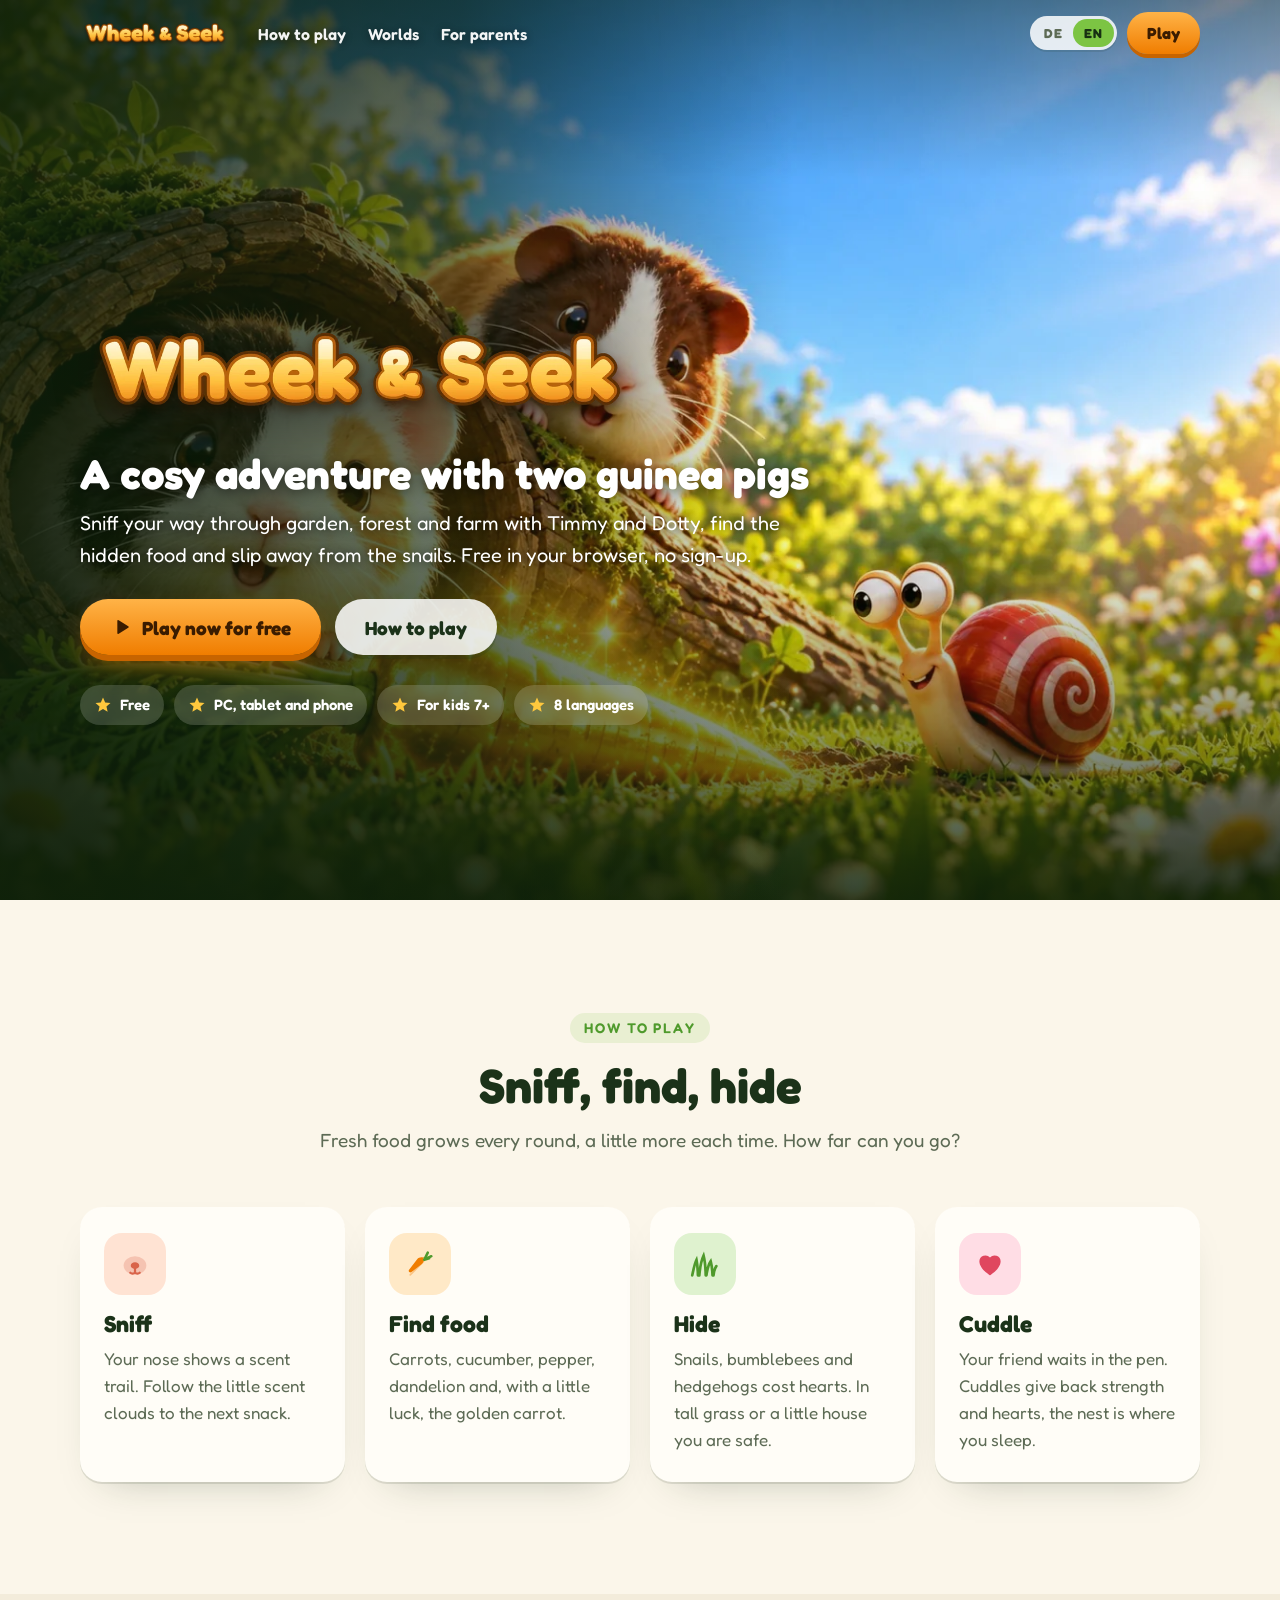
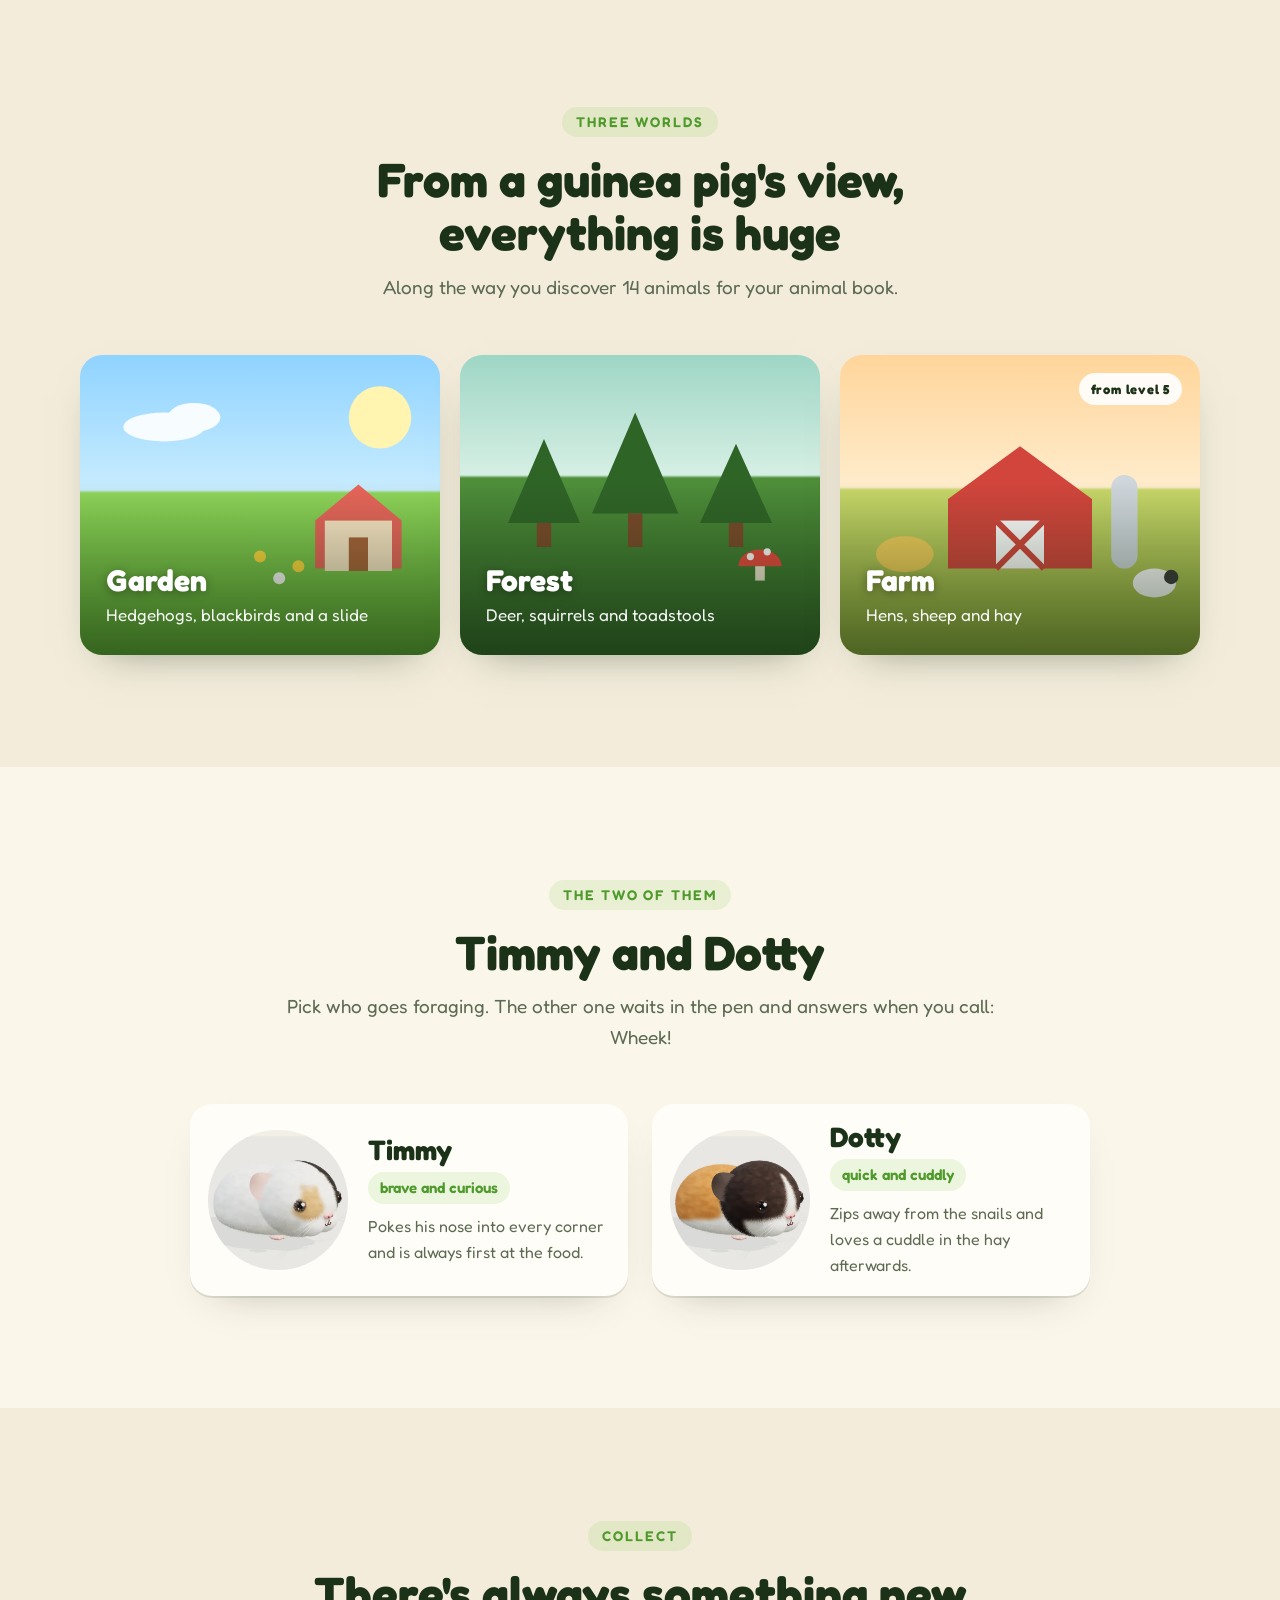
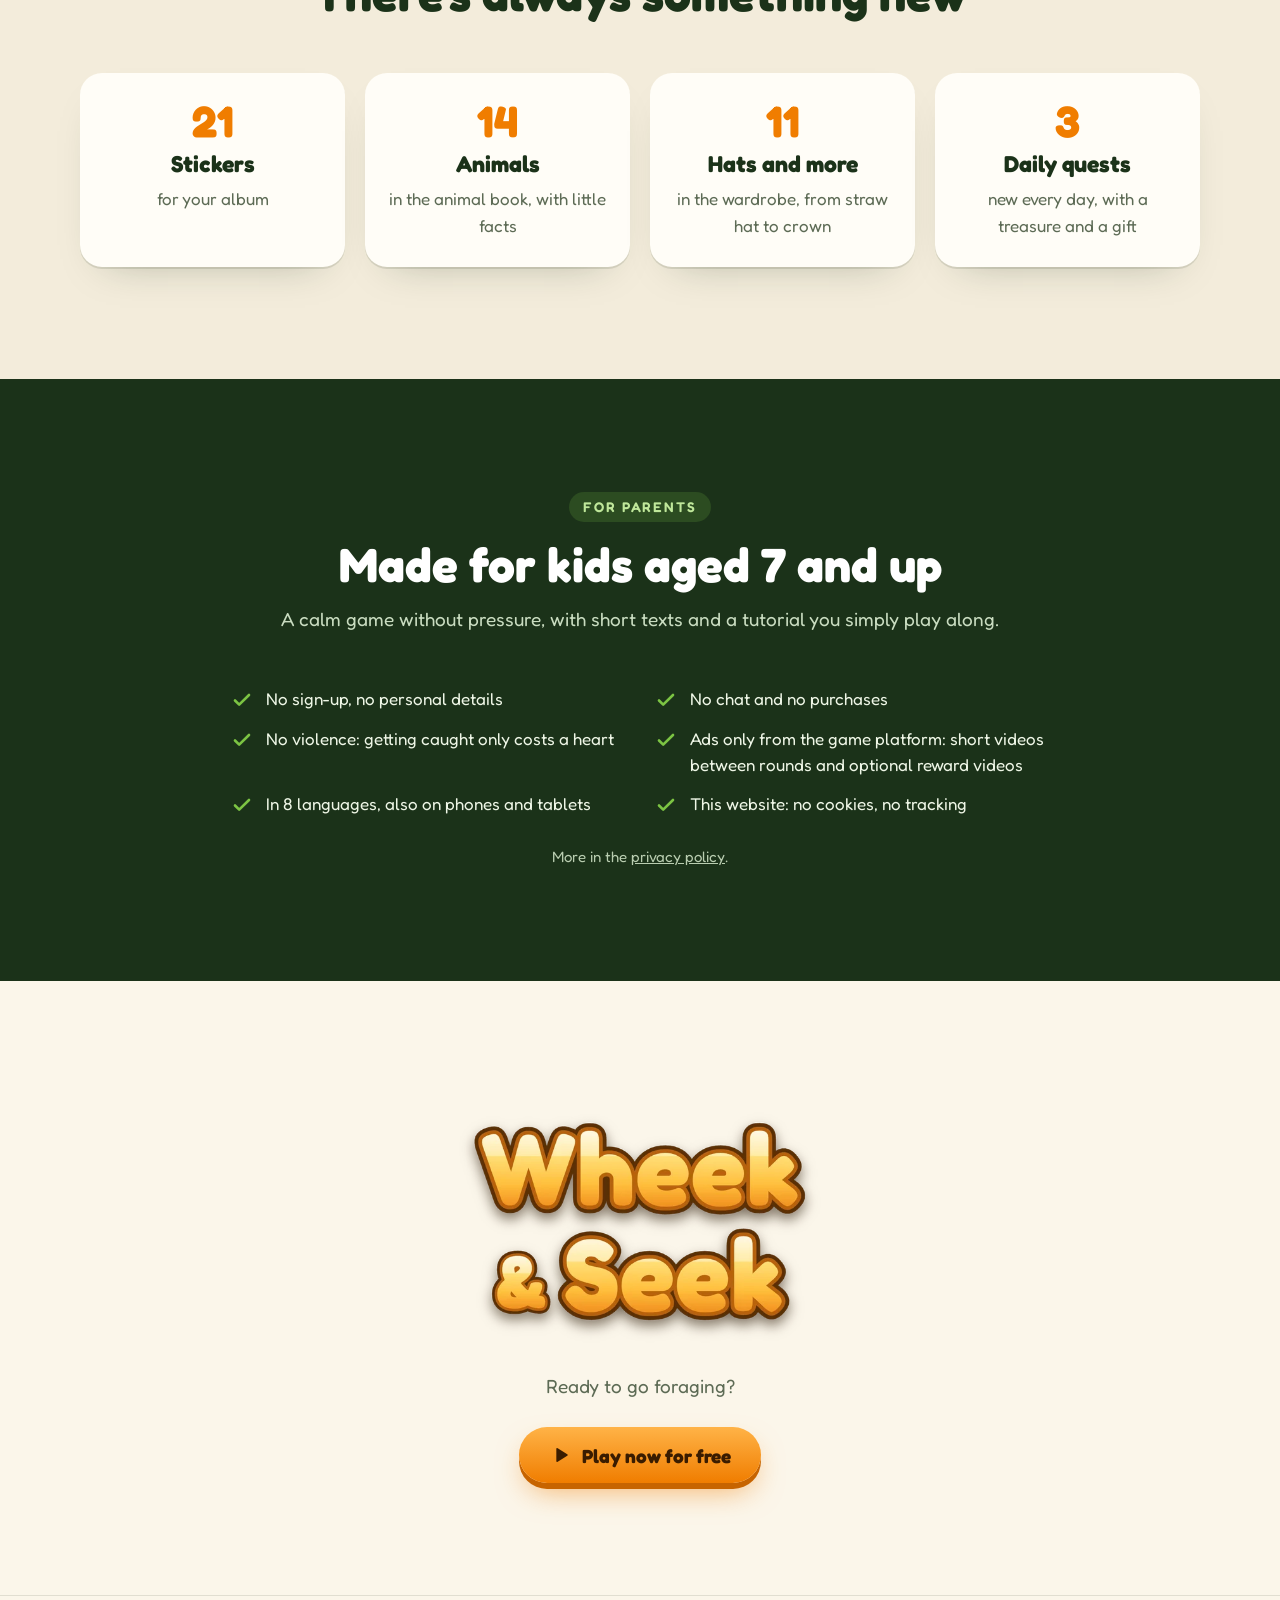
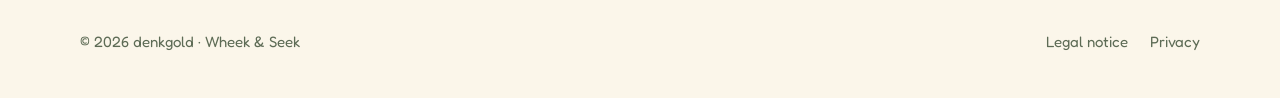
==== index.html @ b71899a8 "Erste Version" ====
<!doctype html>
<html lang="de">
<head>
<meta charset="utf-8">
<meta name="viewport" content="width=device-width, initial-scale=1">
<title>Wheek &amp; Seek – Meerschweinchen-Abenteuer · Kostenlos im Browser spielen</title>
<meta name="description" content="Wheek &amp; Seek: Mit Timmy und Dotty durch Garten, Wald und Bauernhof schnüffeln, Futter finden und den Schnecken entwischen. Kostenlos im Browser, am PC, Tablet und Handy. Für Kinder ab 7.">
<meta property="og:title" content="Wheek &amp; Seek – Meerschweinchen-Abenteuer">
<meta property="og:description" content="Schnüffeln, Futter finden, Schnecken entwischen: ein gemütliches Abenteuer mit zwei Meerschweinchen. Kostenlos im Browser.">
<meta property="og:image" content="https://wheek-and-seek.denkgold.de/img/og.jpg">
<meta property="og:image:width" content="1200">
<meta property="og:image:height" content="630">
<meta property="og:url" content="https://wheek-and-seek.denkgold.de/">
<meta property="og:type" content="website">
<meta name="twitter:card" content="summary_large_image">
<link rel="canonical" href="https://wheek-and-seek.denkgold.de/">
<meta name="theme-color" content="#1b3219">
<link rel="icon" type="image/svg+xml" href="favicon.svg">
<link rel="apple-touch-icon" href="img/apple-touch-icon.png">
<link rel="preload" href="fonts/fredoka-latin-600-normal.woff2" as="font" type="font/woff2" crossorigin>
<script type="application/ld+json">
{"@context":"https://schema.org","@type":"VideoGame","name":"Wheek & Seek","url":"https://wheek-and-seek.denkgold.de/","image":"https://wheek-and-seek.denkgold.de/img/og.jpg","description":"Ein gemütliches Meerschweinchen-Abenteuer: schnüffeln, Futter finden und den Schnecken entwischen. Kostenlos im Browser.","genre":["Adventure","Casual","Family"],"gamePlatform":["Web browser","PC","Mobile"],"playMode":"SinglePlayer","inLanguage":["en","de","es","pt-BR","fr","it","pl","tr"],"offers":{"@type":"Offer","price":"0","priceCurrency":"EUR"},"publisher":{"@type":"Organization","name":"denkgold"}}
</script>
<style>
@font-face{font-family:Fredoka;src:url(fonts/fredoka-latin-400-normal.woff2) format('woff2');font-weight:400;font-display:swap}
@font-face{font-family:Fredoka;src:url(fonts/fredoka-latin-600-normal.woff2) format('woff2');font-weight:600;font-display:swap}
@font-face{font-family:Fredoka;src:url(fonts/fredoka-latin-700-normal.woff2) format('woff2');font-weight:700;font-display:swap}
:root{
  --cream:#fbf6ea;--cream2:#f3ecdb;--card:#fffdf7;--ink:#24361f;--muted:#5d6b55;--line:rgba(36,54,31,.12);
  --leaf:#7cc443;--leaf2:#4f9a2c;--deep:#1b3219;--carrot:#ff9a1f;--carrot2:#f07d00;--gold:#ffc83d;--sky:#bfe6ff;
  --r:22px;--max:1160px;--ease:cubic-bezier(.2,.8,.2,1);
}
*{box-sizing:border-box}
html{scroll-behavior:smooth;scroll-padding-top:76px;-webkit-text-size-adjust:100%}
body{margin:0;background:var(--cream);color:var(--ink);font:400 18px/1.6 Fredoka,system-ui,sans-serif;overflow-x:hidden;-webkit-font-smoothing:antialiased}
img{display:block;max-width:100%;height:auto}
a{color:inherit}
h1,h2,h3{margin:0;font-weight:700;line-height:1.12}
.wrap{max-width:var(--max);margin:0 auto;padding:0 20px}
html[lang=de] body [lang=en],html[lang=en] body [lang=de]{display:none!important}
:focus-visible{outline:3px solid var(--carrot);outline-offset:3px;border-radius:8px}
.kicker{display:inline-block;font:600 14px/1 Fredoka,sans-serif;letter-spacing:.14em;text-transform:uppercase;color:var(--leaf2);background:rgba(124,196,67,.14);padding:8px 14px;border-radius:99px}

/* Knöpfe */
.btn{display:inline-flex;align-items:center;justify-content:center;gap:.55em;min-height:56px;padding:0 30px;border-radius:99px;font:700 19px Fredoka,sans-serif;text-decoration:none;cursor:pointer;border:0;transition:transform .2s var(--ease),box-shadow .2s,background .2s}
.btn svg{width:22px;height:22px;flex:none}
.btn-play{background:linear-gradient(180deg,#ffb347,var(--carrot2));color:#3a1c00;box-shadow:0 6px 0 #c76400,0 14px 30px -8px rgba(240,125,0,.6)}
.btn-play:hover{transform:translateY(-2px);box-shadow:0 8px 0 #c76400,0 18px 36px -8px rgba(240,125,0,.7)}
.btn-play:active{transform:translateY(3px);box-shadow:0 3px 0 #c76400,0 8px 20px -8px rgba(240,125,0,.6)}
.btn-soft{background:rgba(255,255,255,.85);color:var(--deep);box-shadow:0 4px 0 rgba(27,50,25,.18)}
.btn-soft:hover{background:#fff;transform:translateY(-2px)}

/* Navigation */
.nav{position:fixed;inset:0 0 auto;z-index:20;transition:background .3s,box-shadow .3s}
.nav.solid{background:rgba(251,246,234,.92);backdrop-filter:blur(12px);box-shadow:0 1px 0 var(--line)}
.nav .wrap{display:flex;align-items:center;gap:20px;height:66px}
.nav .brand{width:150px;flex:none;transition:opacity .3s}
.nav:not(.solid) .brand{opacity:0;pointer-events:none}
.nav ul{display:flex;gap:22px;list-style:none;margin:0 auto 0 8px;padding:0}
.nav ul a{text-decoration:none;font-weight:600;font-size:16px;color:var(--deep);opacity:.75}
.nav ul a:hover{opacity:1}
.nav:not(.solid) ul a{color:#fff;opacity:.95;text-shadow:0 1px 8px rgba(0,0,0,.45)}
.nav .right{display:flex;align-items:center;gap:10px;margin-left:auto}
.lang{display:flex;background:rgba(255,255,255,.85);border-radius:99px;padding:3px;box-shadow:0 2px 0 rgba(27,50,25,.12)}
.lang button{background:none;border:0;color:var(--muted);font:700 13px Fredoka,sans-serif;letter-spacing:.06em;padding:6px 11px;border-radius:99px;cursor:pointer}
.lang button[aria-pressed=true]{background:var(--leaf);color:#173012}
.nav .btn{min-height:42px;padding:0 20px;font-size:16px;box-shadow:0 4px 0 #c76400}

/* Titel */
.hero{position:relative;min-height:100svh;display:grid;align-items:end;isolation:isolate;overflow:hidden;color:#fff}
.hero picture,.hero picture img{position:absolute;inset:0;width:100%;height:100%;object-fit:cover;object-position:62% 40%;z-index:-2}
.hero::after{content:"";position:absolute;inset:0;z-index:-1;background:
  linear-gradient(90deg,rgba(14,32,10,.86) 0%,rgba(14,32,10,.6) 36%,rgba(14,32,10,0) 62%),
  linear-gradient(180deg,rgba(14,32,10,.45) 0%,rgba(14,32,10,0) 20%,rgba(14,32,10,0) 58%,rgba(14,32,10,.85) 100%)}
.hero .wrap{width:100%;padding-top:120px;padding-bottom:clamp(36px,7vh,80px)}
.hero .logo{width:min(560px,86vw);filter:drop-shadow(0 8px 24px rgba(0,0,0,.35))}
.hero h1{font-size:clamp(26px,3.4vw,42px);margin:18px 0 10px;max-width:20em;text-shadow:0 2px 14px rgba(0,0,0,.55)}
.hero p.lead{max-width:36em;font-size:clamp(17px,1.6vw,20px);margin:0 0 28px;text-shadow:0 1px 10px rgba(0,0,0,.7)}
.ctas{display:flex;flex-wrap:wrap;gap:14px}
.facts{display:flex;flex-wrap:wrap;gap:10px;margin:30px 0 0;padding:0;list-style:none}
.facts li{display:flex;align-items:center;gap:8px;font-weight:600;font-size:15px;background:rgba(255,255,255,.16);backdrop-filter:blur(6px);padding:8px 14px;border-radius:99px}
.facts svg{width:18px;height:18px;color:var(--gold);flex:none}

/* Abschnitte */
section{padding:clamp(64px,9vw,112px) 0}
.head{max-width:720px;margin:0 auto clamp(34px,5vw,52px);text-align:center}
.head h2{font-size:clamp(30px,4.2vw,48px);margin:16px 0 12px;color:var(--deep)}
.head p{color:var(--muted);margin:0;font-size:19px}
.grid{display:grid;gap:20px}
.g4{grid-template-columns:repeat(4,1fr)}
.g3{grid-template-columns:repeat(3,1fr)}
.g2{grid-template-columns:repeat(2,1fr)}
.card{background:var(--card);border-radius:var(--r);padding:26px 24px 28px;box-shadow:0 2px 0 var(--line),0 18px 40px -26px rgba(27,50,25,.35);transition:transform .3s var(--ease)}
.card:hover{transform:translateY(-4px)}
.icon{width:62px;height:62px;border-radius:18px;display:grid;place-items:center;margin-bottom:16px}
.icon svg{width:34px;height:34px}
.card h3{font-size:23px;margin-bottom:8px;color:var(--deep)}
.card p{margin:0;color:var(--muted);font-size:17px}
.i-nose{background:#ffe3d3;color:#d9644a}.i-carrot{background:#ffe9c7;color:var(--carrot2)}.i-hide{background:#dff2cf;color:var(--leaf2)}.i-heart{background:#ffdde5;color:#e0475f}

/* Welten */
.worlds{background:var(--cream2)}
.world{position:relative;border-radius:var(--r);overflow:hidden;min-height:300px;display:flex;align-items:flex-end;padding:26px;color:#fff;isolation:isolate;box-shadow:0 18px 40px -24px rgba(27,50,25,.5)}
.world::before{content:"";position:absolute;inset:0;z-index:-1}
.world .art{position:absolute;inset:0;z-index:-1}
.world::after{content:"";position:absolute;inset:auto 0 0;height:58%;z-index:-1;background:linear-gradient(180deg,rgba(20,40,14,0),rgba(20,40,14,.55))}
.world h3{font-size:30px;text-shadow:0 2px 10px rgba(0,0,0,.35)}
.world p{margin:4px 0 0;font-size:17px;opacity:.95}
.world .tag{position:absolute;top:18px;right:18px;font-weight:700;font-size:13px;letter-spacing:.06em;background:rgba(255,255,255,.9);color:var(--deep);padding:6px 12px;border-radius:99px}
.w-garden{background:linear-gradient(180deg,#8fd3ff 0%,#c8ecff 45%,#8fd65a 46%,#5fae34 100%)}
.w-forest{background:linear-gradient(180deg,#9ed6c5 0%,#d6efe4 40%,#4f8f3a 41%,#2f6427 100%)}
.w-farm{background:linear-gradient(180deg,#ffd59a 0%,#ffeccc 44%,#c8d86a 45%,#93ad3c 100%)}

/* Figuren */
.pigs{display:grid;grid-template-columns:1fr 1fr;gap:24px;max-width:900px;margin:0 auto}
.pig{display:flex;gap:20px;align-items:center;background:var(--card);border-radius:var(--r);padding:18px 24px 18px 18px;box-shadow:0 2px 0 var(--line),0 18px 40px -26px rgba(27,50,25,.35)}
.pig img{width:140px;height:140px;border-radius:50%;background:#efede6;flex:none;object-fit:cover}
.pig h3{font-size:28px;color:var(--deep)}
.pig .trait{display:inline-block;margin-top:6px;font-weight:600;font-size:15px;color:var(--leaf2);background:rgba(124,196,67,.14);padding:4px 12px;border-radius:99px}
.pig p{margin:10px 0 0;color:var(--muted);font-size:16px}

/* Sammeln */
.collect .card{text-align:center}
.collect .num{font-size:44px;font-weight:700;color:var(--carrot2);line-height:1}
.collect h3{margin-top:8px}

/* Eltern */
.parents{background:var(--deep);color:#eef6e6}
.parents .head h2{color:#fff}
.parents .head p{color:#c9dcc0}
.checks{list-style:none;margin:0 auto;padding:0;max-width:820px;display:grid;grid-template-columns:1fr 1fr;gap:14px 28px}
.checks li{display:flex;gap:12px;align-items:flex-start;font-size:17px;line-height:1.5}
.checks svg{width:24px;height:24px;flex:none;color:var(--leaf);margin-top:2px}
.parents .small{max-width:820px;margin:28px auto 0;color:#b9cdb0;font-size:15px;text-align:center}

/* Schluss */
.final{text-align:center}
.final .logo{width:min(380px,70vw);margin:0 auto 18px}
.final p{color:var(--muted);font-size:19px;margin:0 0 26px}
footer{padding:34px 0 44px;border-top:1px solid var(--line);color:var(--muted);font-size:15px}
footer .wrap{display:flex;flex-wrap:wrap;gap:12px 26px;align-items:center;justify-content:space-between}
footer nav{display:flex;flex-wrap:wrap;gap:8px 22px}
footer a{text-decoration:none}
footer a:hover{text-decoration:underline}

/* klein */
@media (max-width:980px){.g4{grid-template-columns:repeat(2,1fr)}.nav ul{display:none}}
@media (max-width:760px){
  .g3,.g2,.pigs,.checks{grid-template-columns:1fr}
  .world{min-height:220px}
  .pig img{width:110px;height:110px}
  .nav .btn span.long{display:none}
}
@media (max-width:760px){
  .hero::after{background:linear-gradient(180deg,rgba(14,32,10,.5) 0%,rgba(14,32,10,.15) 18%,rgba(14,32,10,.55) 40%,rgba(14,32,10,.9) 70%,rgba(14,32,10,.95) 100%)}
}
@media (max-width:520px){
  body{font-size:17px}
  .g4{grid-template-columns:1fr}
  .collect .g4{grid-template-columns:1fr 1fr;gap:12px}
  .collect .card{padding:20px 12px}
  .collect h3{font-size:19px}
  .collect .card p{font-size:15px}
  .btn{width:100%}
  .nav .btn{width:auto}
  .hero .wrap{padding-top:96px}
  .pig{flex-direction:column;text-align:center;padding:22px}
}
@media (prefers-reduced-motion:reduce){*{transition:none!important;scroll-behavior:auto!important}}
</style>
</head>
<body>

<header class="nav" id="nav">
  <div class="wrap">
    <a class="brand" href="#top" aria-label="Wheek &amp; Seek"><img src="img/logo.webp" alt="Wheek &amp; Seek" width="1000" height="219"></a>
    <ul>
      <li><a href="#spiel"><span lang="de">So geht's</span><span lang="en">How to play</span></a></li>
      <li><a href="#welten"><span lang="de">Welten</span><span lang="en">Worlds</span></a></li>
      <li><a href="#eltern"><span lang="de">Für Eltern</span><span lang="en">For parents</span></a></li>
    </ul>
    <div class="right">
      <div class="lang" role="group" aria-label="Sprache / Language">
        <button type="button" data-set-lang="de" aria-pressed="true">DE</button>
        <button type="button" data-set-lang="en" aria-pressed="false">EN</button>
      </div>
      <a class="btn btn-play" data-play href="https://www.crazygames.com/game/wheek-seek-ocf" target="_blank" rel="noopener"><span lang="de">Spielen</span><span lang="en">Play</span></a>
    </div>
  </div>
</header>

<main id="top">
  <section class="hero" aria-label="Wheek &amp; Seek">
    <picture>
      <source media="(max-aspect-ratio: 4/5)" srcset="img/hero-hoch.webp">
      <img src="img/hero.webp" alt="" width="1672" height="941" fetchpriority="high">
    </picture>
    <div class="wrap">
      <img class="logo" src="img/logo.webp" alt="Wheek &amp; Seek" width="1000" height="219">
      <h1><span lang="de">Ein gemütliches Abenteuer mit zwei Meerschweinchen</span><span lang="en">A cosy adventure with two guinea pigs</span></h1>
      <p class="lead">
        <span lang="de">Schnüffle dich mit Timmy und Dotty durch Garten, Wald und Bauernhof, finde das versteckte Futter und entwische den Schnecken. Kostenlos im Browser, ohne Anmeldung.</span>
        <span lang="en">Sniff your way through garden, forest and farm with Timmy and Dotty, find the hidden food and slip away from the snails. Free in your browser, no sign-up.</span>
      </p>
      <div class="ctas">
        <a class="btn btn-play" data-play href="https://www.crazygames.com/game/wheek-seek-ocf" target="_blank" rel="noopener">
          <svg viewBox="0 0 24 24" aria-hidden="true"><path d="M8 5.5v13a1 1 0 0 0 1.5.86l10.4-6.5a1 1 0 0 0 0-1.72L9.5 4.64A1 1 0 0 0 8 5.5z" fill="currentColor"/></svg>
          <span lang="de">Jetzt kostenlos spielen</span><span lang="en">Play now for free</span>
        </a>
        <a class="btn btn-soft" href="#spiel"><span lang="de">So geht's</span><span lang="en">How to play</span></a>
      </div>
      <ul class="facts">
        <li><svg viewBox="0 0 24 24" aria-hidden="true"><path d="M12 2l2.9 6.6 7.1.6-5.4 4.7 1.6 7L12 17.3 5.8 21l1.6-7L2 9.2l7.1-.6z" fill="currentColor"/></svg><span lang="de">Kostenlos</span><span lang="en">Free</span></li>
        <li><svg viewBox="0 0 24 24" aria-hidden="true"><path d="M12 2l2.9 6.6 7.1.6-5.4 4.7 1.6 7L12 17.3 5.8 21l1.6-7L2 9.2l7.1-.6z" fill="currentColor"/></svg><span lang="de">PC, Tablet und Handy</span><span lang="en">PC, tablet and phone</span></li>
        <li><svg viewBox="0 0 24 24" aria-hidden="true"><path d="M12 2l2.9 6.6 7.1.6-5.4 4.7 1.6 7L12 17.3 5.8 21l1.6-7L2 9.2l7.1-.6z" fill="currentColor"/></svg><span lang="de">Für Kinder ab 7</span><span lang="en">For kids 7+</span></li>
        <li><svg viewBox="0 0 24 24" aria-hidden="true"><path d="M12 2l2.9 6.6 7.1.6-5.4 4.7 1.6 7L12 17.3 5.8 21l1.6-7L2 9.2l7.1-.6z" fill="currentColor"/></svg><span lang="de">8 Sprachen</span><span lang="en">8 languages</span></li>
      </ul>
    </div>
  </section>

  <section id="spiel">
    <div class="wrap">
      <div class="head">
        <span class="kicker"><span lang="de">So geht's</span><span lang="en">How to play</span></span>
        <h2><span lang="de">Schnüffeln, finden, verstecken</span><span lang="en">Sniff, find, hide</span></h2>
        <p><span lang="de">Jede Runde wächst neues Futter, ein bisschen mehr als zuvor. Wie weit kommst du?</span><span lang="en">Fresh food grows every round, a little more each time. How far can you go?</span></p>
      </div>
      <div class="grid g4">
        <article class="card">
          <div class="icon i-nose"><svg viewBox="0 0 24 24" aria-hidden="true"><ellipse cx="12" cy="13" rx="8" ry="6.5" fill="currentColor" opacity=".25"/><path d="M9 13.2c0-1.4 1.3-2.4 3-2.4s3 1 3 2.4c0 1-.9 1.6-1.6 1.9l-1.4.6-1.4-.6C9.9 14.8 9 14.2 9 13.2z" fill="currentColor"/><path d="M12 15.8v2.2m0 0c-1 1-2.5 1-3.3.2M12 18c1 1 2.5 1 3.3.2" stroke="currentColor" stroke-width="1.6" fill="none" stroke-linecap="round"/></svg></div>
          <h3><span lang="de">Schnüffeln</span><span lang="en">Sniff</span></h3>
          <p><span lang="de">Die Nase zeigt dir eine Duftspur. Folge den kleinen Duftwolken zum nächsten Leckerbissen.</span><span lang="en">Your nose shows a scent trail. Follow the little scent clouds to the next snack.</span></p>
        </article>
        <article class="card">
          <div class="icon i-carrot"><svg viewBox="0 0 24 24" aria-hidden="true"><path d="M14.5 9.5l-9.8 9.8c-.6.6.2 1.4.8.8l9.8-9.8-.8-.8z" fill="currentColor" opacity=".35"/><path d="M15.6 8.4c-1.6-1.6-4.2-1.4-5.6.3L4.3 16c-.9 1.1.6 2.6 1.7 1.7l7.3-5.7c1.7-1.4 1.9-4 .3-5.6z" fill="currentColor"/><path d="M15 9l2.5-5M15 9l5-2.5M15 9l3.5-1" stroke="#4f9a2c" stroke-width="1.8" stroke-linecap="round"/></svg></div>
          <h3><span lang="de">Futter finden</span><span lang="en">Find food</span></h3>
          <p><span lang="de">Möhren, Gurke, Paprika, Löwenzahn und mit etwas Glück die goldene Möhre.</span><span lang="en">Carrots, cucumber, pepper, dandelion and, with a little luck, the golden carrot.</span></p>
        </article>
        <article class="card">
          <div class="icon i-hide"><svg viewBox="0 0 24 24" aria-hidden="true"><path d="M3 20c1-5 2-9 3-11 .6 3 .9 7 1 11M8 20c.5-6 1.6-11 3-14 1 4 1.4 9 1.5 14M13 20c.6-4 1.6-8 3-10 .8 3 1.2 6 1.3 10M18 20c.3-3 .9-5 2-6.5" stroke="currentColor" stroke-width="1.9" fill="none" stroke-linecap="round"/></svg></div>
          <h3><span lang="de">Verstecken</span><span lang="en">Hide</span></h3>
          <p><span lang="de">Schnecken, Hummeln und Igel kosten Herzen. Im hohen Gras oder in einem Häuschen bist du sicher.</span><span lang="en">Snails, bumblebees and hedgehogs cost hearts. In tall grass or a little house you are safe.</span></p>
        </article>
        <article class="card">
          <div class="icon i-heart"><svg viewBox="0 0 24 24" aria-hidden="true"><path d="M12 20s-7.5-4.6-7.5-10A4.3 4.3 0 0 1 12 7.4 4.3 4.3 0 0 1 19.5 10c0 5.4-7.5 10-7.5 10z" fill="currentColor"/></svg></div>
          <h3><span lang="de">Kuscheln</span><span lang="en">Cuddle</span></h3>
          <p><span lang="de">Im Gehege wartet dein Freund. Kuscheln gibt Kraft und Herzen zurück, im Nest geht's schlafen.</span><span lang="en">Your friend waits in the pen. Cuddles give back strength and hearts, the nest is where you sleep.</span></p>
        </article>
      </div>
    </div>
  </section>

  <section class="worlds" id="welten">
    <div class="wrap">
      <div class="head">
        <span class="kicker"><span lang="de">Drei Welten</span><span lang="en">Three worlds</span></span>
        <h2><span lang="de">Aus Meerschweinchen-Sicht ist alles riesig</span><span lang="en">From a guinea pig's view, everything is huge</span></h2>
        <p><span lang="de">Unterwegs entdeckst du 14 Tiere für dein Tierbuch.</span><span lang="en">Along the way you discover 14 animals for your animal book.</span></p>
      </div>
      <div class="grid g3">
        <article class="world w-garden">
          <svg class="art" viewBox="0 0 300 300" preserveAspectRatio="xMidYMid slice" aria-hidden="true"><circle cx="250" cy="52" r="26" fill="#fff4b0"/><g fill="#fff" opacity=".9"><ellipse cx="70" cy="60" rx="34" ry="12"/><ellipse cx="95" cy="52" rx="22" ry="12"/></g><path d="M196 138l36-30 36 30v40h-72z" fill="#e8655a"/><rect x="204" y="138" width="56" height="42" fill="#fbe7c6"/><rect x="224" y="152" width="16" height="28" fill="#a9643a"/><g fill="#ffd93d"><circle cx="150" cy="168" r="5"/><circle cx="182" cy="176" r="5"/></g><g fill="#fff"><circle cx="166" cy="186" r="5"/></g></svg>
          <div><h3><span lang="de">Garten</span><span lang="en">Garden</span></h3><p><span lang="de">Igel, Amseln und eine Rutsche</span><span lang="en">Hedgehogs, blackbirds and a slide</span></p></div>
        </article>
        <article class="world w-forest">
          <svg class="art" viewBox="0 0 300 300" preserveAspectRatio="xMidYMid slice" aria-hidden="true"><g fill="#2f6427"><path d="M40 140l30-70 30 70z"/><path d="M110 132l36-84 36 84z"/><path d="M200 140l30-66 30 66z"/></g><g fill="#7a4a2a"><rect x="64" y="140" width="12" height="20"/><rect x="140" y="132" width="12" height="28"/><rect x="224" y="140" width="12" height="20"/></g><path d="M232 176a18 14 0 0 1 36 0z" fill="#e8483e"/><g fill="#fff"><circle cx="242" cy="168" r="3"/><circle cx="256" cy="164" r="3"/></g><rect x="246" y="176" width="8" height="12" fill="#f4ead2"/></svg>
          <div><h3><span lang="de">Wald</span><span lang="en">Forest</span></h3><p><span lang="de">Rehe, Eichhörnchen und Fliegenpilze</span><span lang="en">Deer, squirrels and toadstools</span></p></div>
        </article>
        <article class="world w-farm">
          <span class="tag"><span lang="de">ab Level 5</span><span lang="en">from level 5</span></span>
          <svg class="art" viewBox="0 0 300 300" preserveAspectRatio="xMidYMid slice" aria-hidden="true"><path d="M150 76l60 44v58h-120v-58z" fill="#d2453c"/><rect x="130" y="138" width="40" height="40" fill="#fff"/><path d="M130 138l40 40M170 138l-40 40" stroke="#d2453c" stroke-width="5"/><rect x="226" y="100" width="22" height="78" rx="11" fill="#cfd6dc"/><g fill="#f2cf5b"><ellipse cx="54" cy="166" rx="24" ry="15"/></g><g fill="#fff"><ellipse cx="262" cy="190" rx="18" ry="12"/></g><circle cx="276" cy="185" r="6" fill="#3a3a3a"/></svg>
          <div><h3><span lang="de">Bauernhof</span><span lang="en">Farm</span></h3><p><span lang="de">Hühner, Schafe und Heu</span><span lang="en">Hens, sheep and hay</span></p></div>
        </article>
      </div>
    </div>
  </section>

  <section id="figuren">
    <div class="wrap">
      <div class="head">
        <span class="kicker"><span lang="de">Die beiden</span><span lang="en">The two of them</span></span>
        <h2><span lang="de">Timmy und Dotty</span><span lang="en">Timmy and Dotty</span></h2>
        <p><span lang="de">Such dir aus, wer auf Futtersuche geht. Der andere wartet im Gehege und antwortet, wenn du rufst: Wheek!</span><span lang="en">Pick who goes foraging. The other one waits in the pen and answers when you call: Wheek!</span></p>
      </div>
      <div class="pigs">
        <article class="pig">
          <img src="img/timmy.webp" alt="Timmy" width="520" height="520" loading="lazy">
          <div>
            <h3>Timmy</h3>
            <span class="trait"><span lang="de">mutig und neugierig</span><span lang="en">brave and curious</span></span>
            <p><span lang="de">Steckt seine Nase in jede Ecke und ist immer als Erster am Futter.</span><span lang="en">Pokes his nose into every corner and is always first at the food.</span></p>
          </div>
        </article>
        <article class="pig">
          <img src="img/dotty.webp" alt="Dotty" width="520" height="520" loading="lazy">
          <div>
            <h3>Dotty</h3>
            <span class="trait"><span lang="de">flink und verschmust</span><span lang="en">quick and cuddly</span></span>
            <p><span lang="de">Flitzt den Schnecken davon und kuschelt danach am liebsten im Heu.</span><span lang="en">Zips away from the snails and loves a cuddle in the hay afterwards.</span></p>
          </div>
        </article>
      </div>
    </div>
  </section>

  <section class="collect worlds">
    <div class="wrap">
      <div class="head">
        <span class="kicker"><span lang="de">Sammeln</span><span lang="en">Collect</span></span>
        <h2><span lang="de">Immer gibt es etwas Neues</span><span lang="en">There's always something new</span></h2>
      </div>
      <div class="grid g4">
        <article class="card"><div class="num">21</div><h3><span lang="de">Sticker</span><span lang="en">Stickers</span></h3><p><span lang="de">für dein Album</span><span lang="en">for your album</span></p></article>
        <article class="card"><div class="num">14</div><h3><span lang="de">Tiere</span><span lang="en">Animals</span></h3><p><span lang="de">im Tierbuch, mit kleinen Tier-Fakten</span><span lang="en">in the animal book, with little facts</span></p></article>
        <article class="card"><div class="num">11</div><h3><span lang="de">Hüte und mehr</span><span lang="en">Hats and more</span></h3><p><span lang="de">im Kleiderschrank, vom Strohhut bis zur Krone</span><span lang="en">in the wardrobe, from straw hat to crown</span></p></article>
        <article class="card"><div class="num">3</div><h3><span lang="de">Tagesaufgaben</span><span lang="en">Daily quests</span></h3><p><span lang="de">jeden Tag neu, mit Schatz und Geschenk</span><span lang="en">new every day, with a treasure and a gift</span></p></article>
      </div>
    </div>
  </section>

  <section class="parents" id="eltern">
    <div class="wrap">
      <div class="head">
        <span class="kicker" style="color:#bfe79a;background:rgba(124,196,67,.18)"><span lang="de">Für Eltern</span><span lang="en">For parents</span></span>
        <h2><span lang="de">Gemacht für Kinder ab 7</span><span lang="en">Made for kids aged 7 and up</span></h2>
        <p><span lang="de">Ein ruhiges Spiel ohne Druck, mit kurzen Texten und einer Anleitung, die man einfach nachspielt.</span><span lang="en">A calm game without pressure, with short texts and a tutorial you simply play along.</span></p>
      </div>
      <ul class="checks">
        <li><svg viewBox="0 0 24 24" aria-hidden="true"><path d="M5 12.5l4.2 4.2L19 7" stroke="currentColor" stroke-width="2.6" fill="none" stroke-linecap="round" stroke-linejoin="round"/></svg><span><span lang="de">Keine Anmeldung, keine Angaben zur Person</span><span lang="en">No sign-up, no personal details</span></span></li>
        <li><svg viewBox="0 0 24 24" aria-hidden="true"><path d="M5 12.5l4.2 4.2L19 7" stroke="currentColor" stroke-width="2.6" fill="none" stroke-linecap="round" stroke-linejoin="round"/></svg><span><span lang="de">Kein Chat und keine Käufe</span><span lang="en">No chat and no purchases</span></span></li>
        <li><svg viewBox="0 0 24 24" aria-hidden="true"><path d="M5 12.5l4.2 4.2L19 7" stroke="currentColor" stroke-width="2.6" fill="none" stroke-linecap="round" stroke-linejoin="round"/></svg><span><span lang="de">Keine Gewalt: Wer erwischt wird, verliert nur ein Herz</span><span lang="en">No violence: getting caught only costs a heart</span></span></li>
        <li><svg viewBox="0 0 24 24" aria-hidden="true"><path d="M5 12.5l4.2 4.2L19 7" stroke="currentColor" stroke-width="2.6" fill="none" stroke-linecap="round" stroke-linejoin="round"/></svg><span><span lang="de">Werbung nur von der Spieleplattform: kurze Videos zwischen Runden und freiwillige Belohnungsvideos</span><span lang="en">Ads only from the game platform: short videos between rounds and optional reward videos</span></span></li>
        <li><svg viewBox="0 0 24 24" aria-hidden="true"><path d="M5 12.5l4.2 4.2L19 7" stroke="currentColor" stroke-width="2.6" fill="none" stroke-linecap="round" stroke-linejoin="round"/></svg><span><span lang="de">In 8 Sprachen, auch auf dem Handy und Tablet</span><span lang="en">In 8 languages, also on phones and tablets</span></span></li>
        <li><svg viewBox="0 0 24 24" aria-hidden="true"><path d="M5 12.5l4.2 4.2L19 7" stroke="currentColor" stroke-width="2.6" fill="none" stroke-linecap="round" stroke-linejoin="round"/></svg><span><span lang="de">Diese Website: keine Cookies, kein Tracking</span><span lang="en">This website: no cookies, no tracking</span></span></li>
      </ul>
      <p class="small"><span lang="de">Mehr dazu in der <a href="datenschutz.html">Datenschutzerklärung</a>.</span><span lang="en">More in the <a href="datenschutz.html#en">privacy policy</a>.</span></p>
    </div>
  </section>

  <section class="final">
    <div class="wrap">
      <img class="logo" src="img/logo-stacked.webp" alt="Wheek &amp; Seek" width="600" height="410">
      <p><span lang="de">Bereit für die Futtersuche?</span><span lang="en">Ready to go foraging?</span></p>
      <a class="btn btn-play" data-play href="https://www.crazygames.com/game/wheek-seek-ocf" target="_blank" rel="noopener">
        <svg viewBox="0 0 24 24" aria-hidden="true"><path d="M8 5.5v13a1 1 0 0 0 1.5.86l10.4-6.5a1 1 0 0 0 0-1.72L9.5 4.64A1 1 0 0 0 8 5.5z" fill="currentColor"/></svg>
        <span lang="de">Jetzt kostenlos spielen</span><span lang="en">Play now for free</span>
      </a>
    </div>
  </section>
</main>

<footer>
  <div class="wrap">
    <span>© 2026 denkgold · Wheek &amp; Seek</span>
    <nav>
      <a href="impressum.html"><span lang="de">Impressum</span><span lang="en">Legal notice</span></a>
      <a href="datenschutz.html"><span lang="de">Datenschutz</span><span lang="en">Privacy</span></a>
    </nav>
  </div>
</footer>

<script>
// Wohin „Spielen“ führt. Einmal hier ändern, gilt für alle Knöpfe.
var PLAY_URL = 'https://www.crazygames.com/game/wheek-seek-ocf';
(function () {
  document.querySelectorAll('[data-play]').forEach(function (a) { a.href = PLAY_URL; });
  // Sprache: gespeicherte Wahl, sonst Browser (Deutsch nur für deutschsprachige Browser)
  var KEY = 'wheek-site-lang';
  function apply(l) {
    document.documentElement.lang = l;
    document.querySelectorAll('[data-set-lang]').forEach(function (b) { b.setAttribute('aria-pressed', String(b.dataset.setLang === l)); });
    document.title = l === 'de' ? 'Wheek & Seek – Meerschweinchen-Abenteuer · Kostenlos im Browser spielen' : 'Wheek & Seek – Guinea Pig Adventure · Play free in your browser';
  }
  var saved = null;
  try { saved = localStorage.getItem(KEY); } catch (e) {}
  var langs = navigator.languages && navigator.languages.length ? navigator.languages : [navigator.language || ''];
  apply(saved === 'de' || saved === 'en' ? saved : /^de/i.test(langs[0] || '') ? 'de' : 'en');
  document.querySelectorAll('[data-set-lang]').forEach(function (b) {
    b.addEventListener('click', function () {
      apply(b.dataset.setLang);
      try { localStorage.setItem(KEY, b.dataset.setLang); } catch (e) {}
    });
  });
  // Navigation bekommt beim Scrollen einen Hintergrund
  var nav = document.getElementById('nav');
  function onScroll() { nav.classList.toggle('solid', window.scrollY > 60); }
  addEventListener('scroll', onScroll, { passive: true });
  onScroll();
})();
</script>
</body>
</html>
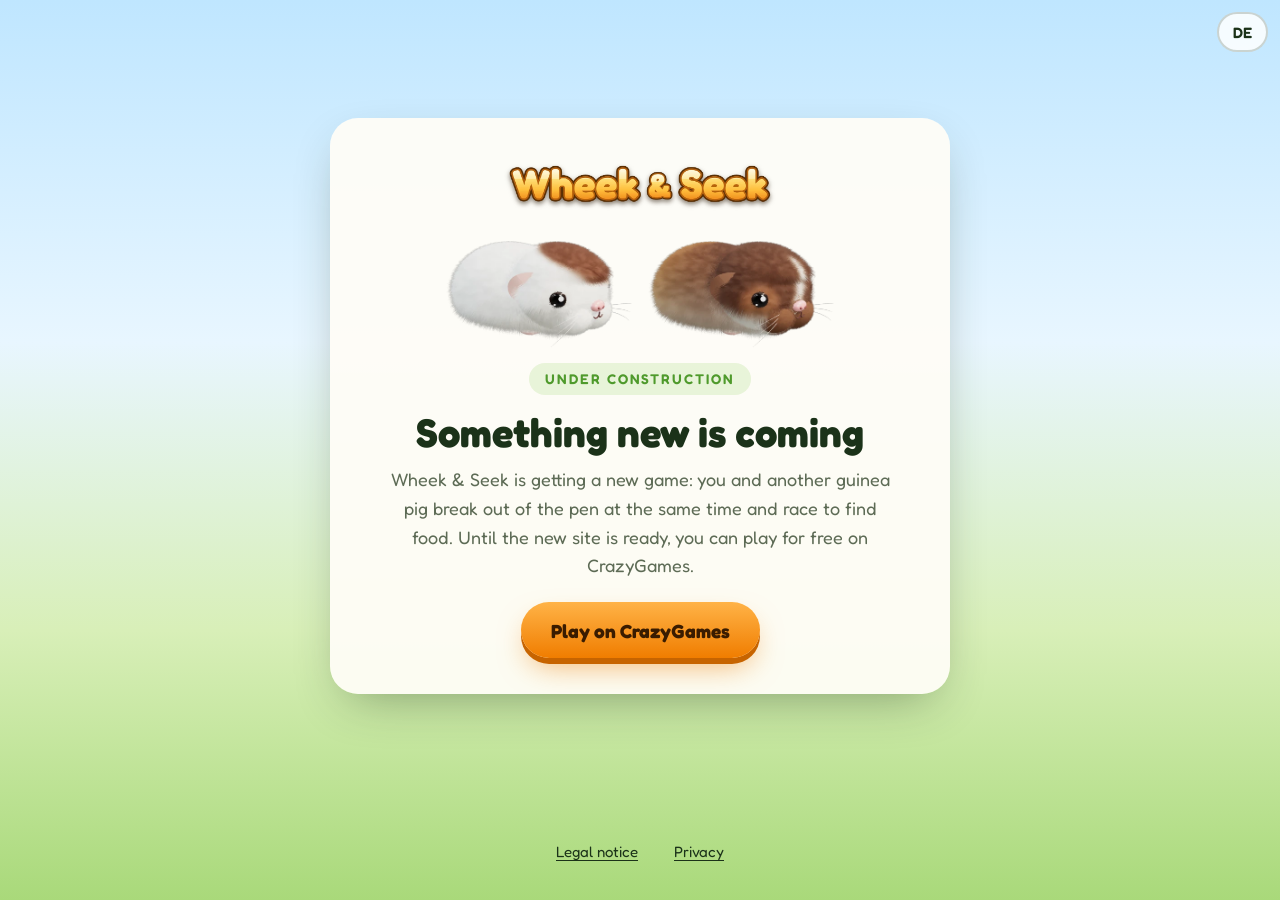
==== commit 08557594: "Under construction until 2.0 (new privacy text, imprint)" ====
--- a/index.html
+++ b/index.html
@@ -3,389 +3,66 @@
 <head>
 <meta charset="utf-8">
 <meta name="viewport" content="width=device-width, initial-scale=1">
-<title>Wheek &amp; Seek – Meerschweinchen-Abenteuer · Kostenlos im Browser spielen</title>
-<meta name="description" content="Wheek &amp; Seek: Mit Timmy und Dotty durch Garten, Wald und Bauernhof schnüffeln, Futter finden und den Schnecken entwischen. Kostenlos im Browser, am PC, Tablet und Handy. Für Kinder ab 7.">
-<meta property="og:title" content="Wheek &amp; Seek – Meerschweinchen-Abenteuer">
-<meta property="og:description" content="Schnüffeln, Futter finden, Schnecken entwischen: ein gemütliches Abenteuer mit zwei Meerschweinchen. Kostenlos im Browser.">
-<meta property="og:image" content="https://wheek-and-seek.denkgold.de/img/og.jpg">
-<meta property="og:image:width" content="1200">
-<meta property="og:image:height" content="630">
-<meta property="og:url" content="https://wheek-and-seek.denkgold.de/">
-<meta property="og:type" content="website">
-<meta name="twitter:card" content="summary_large_image">
+<title>Wheek &amp; Seek – im Umbau</title>
+<meta name="description" content="Wheek &amp; Seek wird umgebaut: ein neues Meerschweinchen-Duell kommt. Bis dahin kostenlos spielbar bei CrazyGames.">
+<meta name="robots" content="index,follow">
+<meta name="theme-color" content="#1b3219">
 <link rel="canonical" href="https://wheek-and-seek.denkgold.de/">
-<meta name="theme-color" content="#1b3219">
 <link rel="icon" type="image/svg+xml" href="favicon.svg">
 <link rel="apple-touch-icon" href="img/apple-touch-icon.png">
 <link rel="preload" href="fonts/fredoka-latin-600-normal.woff2" as="font" type="font/woff2" crossorigin>
-<script type="application/ld+json">
-{"@context":"https://schema.org","@type":"VideoGame","name":"Wheek & Seek","url":"https://wheek-and-seek.denkgold.de/","image":"https://wheek-and-seek.denkgold.de/img/og.jpg","description":"Ein gemütliches Meerschweinchen-Abenteuer: schnüffeln, Futter finden und den Schnecken entwischen. Kostenlos im Browser.","genre":["Adventure","Casual","Family"],"gamePlatform":["Web browser","PC","Mobile"],"playMode":"SinglePlayer","inLanguage":["en","de","es","pt-BR","fr","it","pl","tr"],"offers":{"@type":"Offer","price":"0","priceCurrency":"EUR"},"publisher":{"@type":"Organization","name":"denkgold"}}
-</script>
 <style>
 @font-face{font-family:Fredoka;src:url(fonts/fredoka-latin-400-normal.woff2) format('woff2');font-weight:400;font-display:swap}
 @font-face{font-family:Fredoka;src:url(fonts/fredoka-latin-600-normal.woff2) format('woff2');font-weight:600;font-display:swap}
 @font-face{font-family:Fredoka;src:url(fonts/fredoka-latin-700-normal.woff2) format('woff2');font-weight:700;font-display:swap}
-:root{
-  --cream:#fbf6ea;--cream2:#f3ecdb;--card:#fffdf7;--ink:#24361f;--muted:#5d6b55;--line:rgba(36,54,31,.12);
-  --leaf:#7cc443;--leaf2:#4f9a2c;--deep:#1b3219;--carrot:#ff9a1f;--carrot2:#f07d00;--gold:#ffc83d;--sky:#bfe6ff;
-  --r:22px;--max:1160px;--ease:cubic-bezier(.2,.8,.2,1);
-}
+:root{--cream:#fbf6ea;--ink:#24361f;--muted:#5d6b55;--leaf:#7cc443;--leaf2:#4f9a2c;--deep:#1b3219;--carrot:#ff9a1f;--carrot2:#f07d00}
 *{box-sizing:border-box}
-html{scroll-behavior:smooth;scroll-padding-top:76px;-webkit-text-size-adjust:100%}
-body{margin:0;background:var(--cream);color:var(--ink);font:400 18px/1.6 Fredoka,system-ui,sans-serif;overflow-x:hidden;-webkit-font-smoothing:antialiased}
-img{display:block;max-width:100%;height:auto}
-a{color:inherit}
-h1,h2,h3{margin:0;font-weight:700;line-height:1.12}
-.wrap{max-width:var(--max);margin:0 auto;padding:0 20px}
-html[lang=de] body [lang=en],html[lang=en] body [lang=de]{display:none!important}
+html,body{margin:0;min-height:100%}
+body{display:flex;flex-direction:column;min-height:100vh;color:var(--ink);font:400 18px/1.6 Fredoka,system-ui,sans-serif;-webkit-font-smoothing:antialiased;
+  background:linear-gradient(180deg,#bfe6ff 0%,#e8f6ff 38%,#d8efb8 70%,#a9d97a 100%)}
+html[lang=de] [lang=en],html[lang=en] [lang=de]{display:none!important}
+main{flex:1;display:grid;place-items:center;padding:36px 20px}
+.card{width:min(620px,100%);background:rgba(255,253,247,.94);border-radius:28px;padding:clamp(20px,4vw,36px);text-align:center;box-shadow:0 18px 50px -18px rgba(27,50,25,.45)}
+.logo{width:min(280px,76%);height:auto;margin:0 auto 2px}
+.pigs{display:flex;justify-content:center;gap:12px;margin:6px 0 4px}
+.pigs img{width:min(42%,190px);height:auto}
+.kicker{display:inline-block;font:600 14px/1 Fredoka,sans-serif;letter-spacing:.14em;text-transform:uppercase;color:var(--leaf2);background:rgba(124,196,67,.16);padding:9px 16px;border-radius:99px;margin:10px 0 14px}
+h1{margin:0 0 10px;font-size:clamp(28px,5.5vw,40px);line-height:1.15;color:var(--deep)}
+p{margin:0 auto 22px;max-width:46ch;color:var(--muted)}
+.btn{display:inline-flex;align-items:center;justify-content:center;min-height:56px;padding:0 30px;border-radius:99px;font:700 19px Fredoka,sans-serif;text-decoration:none;
+  background:linear-gradient(180deg,#ffb347,var(--carrot2));color:#3a1c00;box-shadow:0 6px 0 #c76400,0 14px 30px -8px rgba(240,125,0,.6);transition:transform .15s}
+.btn:hover{transform:translateY(-2px)}.btn:active{transform:translateY(3px)}
 :focus-visible{outline:3px solid var(--carrot);outline-offset:3px;border-radius:8px}
-.kicker{display:inline-block;font:600 14px/1 Fredoka,sans-serif;letter-spacing:.14em;text-transform:uppercase;color:var(--leaf2);background:rgba(124,196,67,.14);padding:8px 14px;border-radius:99px}
-
-/* Knöpfe */
-.btn{display:inline-flex;align-items:center;justify-content:center;gap:.55em;min-height:56px;padding:0 30px;border-radius:99px;font:700 19px Fredoka,sans-serif;text-decoration:none;cursor:pointer;border:0;transition:transform .2s var(--ease),box-shadow .2s,background .2s}
-.btn svg{width:22px;height:22px;flex:none}
-.btn-play{background:linear-gradient(180deg,#ffb347,var(--carrot2));color:#3a1c00;box-shadow:0 6px 0 #c76400,0 14px 30px -8px rgba(240,125,0,.6)}
-.btn-play:hover{transform:translateY(-2px);box-shadow:0 8px 0 #c76400,0 18px 36px -8px rgba(240,125,0,.7)}
-.btn-play:active{transform:translateY(3px);box-shadow:0 3px 0 #c76400,0 8px 20px -8px rgba(240,125,0,.6)}
-.btn-soft{background:rgba(255,255,255,.85);color:var(--deep);box-shadow:0 4px 0 rgba(27,50,25,.18)}
-.btn-soft:hover{background:#fff;transform:translateY(-2px)}
-
-/* Navigation */
-.nav{position:fixed;inset:0 0 auto;z-index:20;transition:background .3s,box-shadow .3s}
-.nav.solid{background:rgba(251,246,234,.92);backdrop-filter:blur(12px);box-shadow:0 1px 0 var(--line)}
-.nav .wrap{display:flex;align-items:center;gap:20px;height:66px}
-.nav .brand{width:150px;flex:none;transition:opacity .3s}
-.nav:not(.solid) .brand{opacity:0;pointer-events:none}
-.nav ul{display:flex;gap:22px;list-style:none;margin:0 auto 0 8px;padding:0}
-.nav ul a{text-decoration:none;font-weight:600;font-size:16px;color:var(--deep);opacity:.75}
-.nav ul a:hover{opacity:1}
-.nav:not(.solid) ul a{color:#fff;opacity:.95;text-shadow:0 1px 8px rgba(0,0,0,.45)}
-.nav .right{display:flex;align-items:center;gap:10px;margin-left:auto}
-.lang{display:flex;background:rgba(255,255,255,.85);border-radius:99px;padding:3px;box-shadow:0 2px 0 rgba(27,50,25,.12)}
-.lang button{background:none;border:0;color:var(--muted);font:700 13px Fredoka,sans-serif;letter-spacing:.06em;padding:6px 11px;border-radius:99px;cursor:pointer}
-.lang button[aria-pressed=true]{background:var(--leaf);color:#173012}
-.nav .btn{min-height:42px;padding:0 20px;font-size:16px;box-shadow:0 4px 0 #c76400}
-
-/* Titel */
-.hero{position:relative;min-height:100svh;display:grid;align-items:end;isolation:isolate;overflow:hidden;color:#fff}
-.hero picture,.hero picture img{position:absolute;inset:0;width:100%;height:100%;object-fit:cover;object-position:62% 40%;z-index:-2}
-.hero::after{content:"";position:absolute;inset:0;z-index:-1;background:
-  linear-gradient(90deg,rgba(14,32,10,.86) 0%,rgba(14,32,10,.6) 36%,rgba(14,32,10,0) 62%),
-  linear-gradient(180deg,rgba(14,32,10,.45) 0%,rgba(14,32,10,0) 20%,rgba(14,32,10,0) 58%,rgba(14,32,10,.85) 100%)}
-.hero .wrap{width:100%;padding-top:120px;padding-bottom:clamp(36px,7vh,80px)}
-.hero .logo{width:min(560px,86vw);filter:drop-shadow(0 8px 24px rgba(0,0,0,.35))}
-.hero h1{font-size:clamp(26px,3.4vw,42px);margin:18px 0 10px;max-width:20em;text-shadow:0 2px 14px rgba(0,0,0,.55)}
-.hero p.lead{max-width:36em;font-size:clamp(17px,1.6vw,20px);margin:0 0 28px;text-shadow:0 1px 10px rgba(0,0,0,.7)}
-.ctas{display:flex;flex-wrap:wrap;gap:14px}
-.facts{display:flex;flex-wrap:wrap;gap:10px;margin:30px 0 0;padding:0;list-style:none}
-.facts li{display:flex;align-items:center;gap:8px;font-weight:600;font-size:15px;background:rgba(255,255,255,.16);backdrop-filter:blur(6px);padding:8px 14px;border-radius:99px}
-.facts svg{width:18px;height:18px;color:var(--gold);flex:none}
-
-/* Abschnitte */
-section{padding:clamp(64px,9vw,112px) 0}
-.head{max-width:720px;margin:0 auto clamp(34px,5vw,52px);text-align:center}
-.head h2{font-size:clamp(30px,4.2vw,48px);margin:16px 0 12px;color:var(--deep)}
-.head p{color:var(--muted);margin:0;font-size:19px}
-.grid{display:grid;gap:20px}
-.g4{grid-template-columns:repeat(4,1fr)}
-.g3{grid-template-columns:repeat(3,1fr)}
-.g2{grid-template-columns:repeat(2,1fr)}
-.card{background:var(--card);border-radius:var(--r);padding:26px 24px 28px;box-shadow:0 2px 0 var(--line),0 18px 40px -26px rgba(27,50,25,.35);transition:transform .3s var(--ease)}
-.card:hover{transform:translateY(-4px)}
-.icon{width:62px;height:62px;border-radius:18px;display:grid;place-items:center;margin-bottom:16px}
-.icon svg{width:34px;height:34px}
-.card h3{font-size:23px;margin-bottom:8px;color:var(--deep)}
-.card p{margin:0;color:var(--muted);font-size:17px}
-.i-nose{background:#ffe3d3;color:#d9644a}.i-carrot{background:#ffe9c7;color:var(--carrot2)}.i-hide{background:#dff2cf;color:var(--leaf2)}.i-heart{background:#ffdde5;color:#e0475f}
-
-/* Welten */
-.worlds{background:var(--cream2)}
-.world{position:relative;border-radius:var(--r);overflow:hidden;min-height:300px;display:flex;align-items:flex-end;padding:26px;color:#fff;isolation:isolate;box-shadow:0 18px 40px -24px rgba(27,50,25,.5)}
-.world::before{content:"";position:absolute;inset:0;z-index:-1}
-.world .art{position:absolute;inset:0;z-index:-1}
-.world::after{content:"";position:absolute;inset:auto 0 0;height:58%;z-index:-1;background:linear-gradient(180deg,rgba(20,40,14,0),rgba(20,40,14,.55))}
-.world h3{font-size:30px;text-shadow:0 2px 10px rgba(0,0,0,.35)}
-.world p{margin:4px 0 0;font-size:17px;opacity:.95}
-.world .tag{position:absolute;top:18px;right:18px;font-weight:700;font-size:13px;letter-spacing:.06em;background:rgba(255,255,255,.9);color:var(--deep);padding:6px 12px;border-radius:99px}
-.w-garden{background:linear-gradient(180deg,#8fd3ff 0%,#c8ecff 45%,#8fd65a 46%,#5fae34 100%)}
-.w-forest{background:linear-gradient(180deg,#9ed6c5 0%,#d6efe4 40%,#4f8f3a 41%,#2f6427 100%)}
-.w-farm{background:linear-gradient(180deg,#ffd59a 0%,#ffeccc 44%,#c8d86a 45%,#93ad3c 100%)}
-
-/* Figuren */
-.pigs{display:grid;grid-template-columns:1fr 1fr;gap:24px;max-width:900px;margin:0 auto}
-.pig{display:flex;gap:20px;align-items:center;background:var(--card);border-radius:var(--r);padding:18px 24px 18px 18px;box-shadow:0 2px 0 var(--line),0 18px 40px -26px rgba(27,50,25,.35)}
-.pig img{width:140px;height:140px;border-radius:50%;background:#efede6;flex:none;object-fit:cover}
-.pig h3{font-size:28px;color:var(--deep)}
-.pig .trait{display:inline-block;margin-top:6px;font-weight:600;font-size:15px;color:var(--leaf2);background:rgba(124,196,67,.14);padding:4px 12px;border-radius:99px}
-.pig p{margin:10px 0 0;color:var(--muted);font-size:16px}
-
-/* Sammeln */
-.collect .card{text-align:center}
-.collect .num{font-size:44px;font-weight:700;color:var(--carrot2);line-height:1}
-.collect h3{margin-top:8px}
-
-/* Eltern */
-.parents{background:var(--deep);color:#eef6e6}
-.parents .head h2{color:#fff}
-.parents .head p{color:#c9dcc0}
-.checks{list-style:none;margin:0 auto;padding:0;max-width:820px;display:grid;grid-template-columns:1fr 1fr;gap:14px 28px}
-.checks li{display:flex;gap:12px;align-items:flex-start;font-size:17px;line-height:1.5}
-.checks svg{width:24px;height:24px;flex:none;color:var(--leaf);margin-top:2px}
-.parents .small{max-width:820px;margin:28px auto 0;color:#b9cdb0;font-size:15px;text-align:center}
-
-/* Schluss */
-.final{text-align:center}
-.final .logo{width:min(380px,70vw);margin:0 auto 18px}
-.final p{color:var(--muted);font-size:19px;margin:0 0 26px}
-footer{padding:34px 0 44px;border-top:1px solid var(--line);color:var(--muted);font-size:15px}
-footer .wrap{display:flex;flex-wrap:wrap;gap:12px 26px;align-items:center;justify-content:space-between}
-footer nav{display:flex;flex-wrap:wrap;gap:8px 22px}
-footer a{text-decoration:none}
-footer a:hover{text-decoration:underline}
-
-/* klein */
-@media (max-width:980px){.g4{grid-template-columns:repeat(2,1fr)}.nav ul{display:none}}
-@media (max-width:760px){
-  .g3,.g2,.pigs,.checks{grid-template-columns:1fr}
-  .world{min-height:220px}
-  .pig img{width:110px;height:110px}
-  .nav .btn span.long{display:none}
-}
-@media (max-width:760px){
-  .hero::after{background:linear-gradient(180deg,rgba(14,32,10,.5) 0%,rgba(14,32,10,.15) 18%,rgba(14,32,10,.55) 40%,rgba(14,32,10,.9) 70%,rgba(14,32,10,.95) 100%)}
-}
-@media (max-width:520px){
-  body{font-size:17px}
-  .g4{grid-template-columns:1fr}
-  .collect .g4{grid-template-columns:1fr 1fr;gap:12px}
-  .collect .card{padding:20px 12px}
-  .collect h3{font-size:19px}
-  .collect .card p{font-size:15px}
-  .btn{width:100%}
-  .nav .btn{width:auto}
-  .hero .wrap{padding-top:96px}
-  .pig{flex-direction:column;text-align:center;padding:22px}
-}
-@media (prefers-reduced-motion:reduce){*{transition:none!important;scroll-behavior:auto!important}}
+footer{padding:18px 20px 26px;text-align:center;font-size:15px;color:var(--deep)}
+footer a{margin:0 12px;color:inherit;text-decoration:underline;text-underline-offset:3px;padding:10px 4px;display:inline-block}
+.lang{position:fixed;top:12px;right:12px}
+.lang button{border:2px solid rgba(27,50,25,.2);background:rgba(255,255,255,.85);border-radius:99px;min-height:40px;min-width:48px;padding:0 14px;font:600 15px Fredoka,sans-serif;color:var(--deep);cursor:pointer}
 </style>
 </head>
 <body>
-
-<header class="nav" id="nav">
-  <div class="wrap">
-    <a class="brand" href="#top" aria-label="Wheek &amp; Seek"><img src="img/logo.webp" alt="Wheek &amp; Seek" width="1000" height="219"></a>
-    <ul>
-      <li><a href="#spiel"><span lang="de">So geht's</span><span lang="en">How to play</span></a></li>
-      <li><a href="#welten"><span lang="de">Welten</span><span lang="en">Worlds</span></a></li>
-      <li><a href="#eltern"><span lang="de">Für Eltern</span><span lang="en">For parents</span></a></li>
-    </ul>
-    <div class="right">
-      <div class="lang" role="group" aria-label="Sprache / Language">
-        <button type="button" data-set-lang="de" aria-pressed="true">DE</button>
-        <button type="button" data-set-lang="en" aria-pressed="false">EN</button>
-      </div>
-      <a class="btn btn-play" data-play href="https://www.crazygames.com/game/wheek-seek-ocf" target="_blank" rel="noopener"><span lang="de">Spielen</span><span lang="en">Play</span></a>
-    </div>
-  </div>
-</header>
-
-<main id="top">
-  <section class="hero" aria-label="Wheek &amp; Seek">
-    <picture>
-      <source media="(max-aspect-ratio: 4/5)" srcset="img/hero-hoch.webp">
-      <img src="img/hero.webp" alt="" width="1672" height="941" fetchpriority="high">
-    </picture>
-    <div class="wrap">
-      <img class="logo" src="img/logo.webp" alt="Wheek &amp; Seek" width="1000" height="219">
-      <h1><span lang="de">Ein gemütliches Abenteuer mit zwei Meerschweinchen</span><span lang="en">A cosy adventure with two guinea pigs</span></h1>
-      <p class="lead">
-        <span lang="de">Schnüffle dich mit Timmy und Dotty durch Garten, Wald und Bauernhof, finde das versteckte Futter und entwische den Schnecken. Kostenlos im Browser, ohne Anmeldung.</span>
-        <span lang="en">Sniff your way through garden, forest and farm with Timmy and Dotty, find the hidden food and slip away from the snails. Free in your browser, no sign-up.</span>
-      </p>
-      <div class="ctas">
-        <a class="btn btn-play" data-play href="https://www.crazygames.com/game/wheek-seek-ocf" target="_blank" rel="noopener">
-          <svg viewBox="0 0 24 24" aria-hidden="true"><path d="M8 5.5v13a1 1 0 0 0 1.5.86l10.4-6.5a1 1 0 0 0 0-1.72L9.5 4.64A1 1 0 0 0 8 5.5z" fill="currentColor"/></svg>
-          <span lang="de">Jetzt kostenlos spielen</span><span lang="en">Play now for free</span>
-        </a>
-        <a class="btn btn-soft" href="#spiel"><span lang="de">So geht's</span><span lang="en">How to play</span></a>
-      </div>
-      <ul class="facts">
-        <li><svg viewBox="0 0 24 24" aria-hidden="true"><path d="M12 2l2.9 6.6 7.1.6-5.4 4.7 1.6 7L12 17.3 5.8 21l1.6-7L2 9.2l7.1-.6z" fill="currentColor"/></svg><span lang="de">Kostenlos</span><span lang="en">Free</span></li>
-        <li><svg viewBox="0 0 24 24" aria-hidden="true"><path d="M12 2l2.9 6.6 7.1.6-5.4 4.7 1.6 7L12 17.3 5.8 21l1.6-7L2 9.2l7.1-.6z" fill="currentColor"/></svg><span lang="de">PC, Tablet und Handy</span><span lang="en">PC, tablet and phone</span></li>
-        <li><svg viewBox="0 0 24 24" aria-hidden="true"><path d="M12 2l2.9 6.6 7.1.6-5.4 4.7 1.6 7L12 17.3 5.8 21l1.6-7L2 9.2l7.1-.6z" fill="currentColor"/></svg><span lang="de">Für Kinder ab 7</span><span lang="en">For kids 7+</span></li>
-        <li><svg viewBox="0 0 24 24" aria-hidden="true"><path d="M12 2l2.9 6.6 7.1.6-5.4 4.7 1.6 7L12 17.3 5.8 21l1.6-7L2 9.2l7.1-.6z" fill="currentColor"/></svg><span lang="de">8 Sprachen</span><span lang="en">8 languages</span></li>
-      </ul>
-    </div>
-  </section>
-
-  <section id="spiel">
-    <div class="wrap">
-      <div class="head">
-        <span class="kicker"><span lang="de">So geht's</span><span lang="en">How to play</span></span>
-        <h2><span lang="de">Schnüffeln, finden, verstecken</span><span lang="en">Sniff, find, hide</span></h2>
-        <p><span lang="de">Jede Runde wächst neues Futter, ein bisschen mehr als zuvor. Wie weit kommst du?</span><span lang="en">Fresh food grows every round, a little more each time. How far can you go?</span></p>
-      </div>
-      <div class="grid g4">
-        <article class="card">
-          <div class="icon i-nose"><svg viewBox="0 0 24 24" aria-hidden="true"><ellipse cx="12" cy="13" rx="8" ry="6.5" fill="currentColor" opacity=".25"/><path d="M9 13.2c0-1.4 1.3-2.4 3-2.4s3 1 3 2.4c0 1-.9 1.6-1.6 1.9l-1.4.6-1.4-.6C9.9 14.8 9 14.2 9 13.2z" fill="currentColor"/><path d="M12 15.8v2.2m0 0c-1 1-2.5 1-3.3.2M12 18c1 1 2.5 1 3.3.2" stroke="currentColor" stroke-width="1.6" fill="none" stroke-linecap="round"/></svg></div>
-          <h3><span lang="de">Schnüffeln</span><span lang="en">Sniff</span></h3>
-          <p><span lang="de">Die Nase zeigt dir eine Duftspur. Folge den kleinen Duftwolken zum nächsten Leckerbissen.</span><span lang="en">Your nose shows a scent trail. Follow the little scent clouds to the next snack.</span></p>
-        </article>
-        <article class="card">
-          <div class="icon i-carrot"><svg viewBox="0 0 24 24" aria-hidden="true"><path d="M14.5 9.5l-9.8 9.8c-.6.6.2 1.4.8.8l9.8-9.8-.8-.8z" fill="currentColor" opacity=".35"/><path d="M15.6 8.4c-1.6-1.6-4.2-1.4-5.6.3L4.3 16c-.9 1.1.6 2.6 1.7 1.7l7.3-5.7c1.7-1.4 1.9-4 .3-5.6z" fill="currentColor"/><path d="M15 9l2.5-5M15 9l5-2.5M15 9l3.5-1" stroke="#4f9a2c" stroke-width="1.8" stroke-linecap="round"/></svg></div>
-          <h3><span lang="de">Futter finden</span><span lang="en">Find food</span></h3>
-          <p><span lang="de">Möhren, Gurke, Paprika, Löwenzahn und mit etwas Glück die goldene Möhre.</span><span lang="en">Carrots, cucumber, pepper, dandelion and, with a little luck, the golden carrot.</span></p>
-        </article>
-        <article class="card">
-          <div class="icon i-hide"><svg viewBox="0 0 24 24" aria-hidden="true"><path d="M3 20c1-5 2-9 3-11 .6 3 .9 7 1 11M8 20c.5-6 1.6-11 3-14 1 4 1.4 9 1.5 14M13 20c.6-4 1.6-8 3-10 .8 3 1.2 6 1.3 10M18 20c.3-3 .9-5 2-6.5" stroke="currentColor" stroke-width="1.9" fill="none" stroke-linecap="round"/></svg></div>
-          <h3><span lang="de">Verstecken</span><span lang="en">Hide</span></h3>
-          <p><span lang="de">Schnecken, Hummeln und Igel kosten Herzen. Im hohen Gras oder in einem Häuschen bist du sicher.</span><span lang="en">Snails, bumblebees and hedgehogs cost hearts. In tall grass or a little house you are safe.</span></p>
-        </article>
-        <article class="card">
-          <div class="icon i-heart"><svg viewBox="0 0 24 24" aria-hidden="true"><path d="M12 20s-7.5-4.6-7.5-10A4.3 4.3 0 0 1 12 7.4 4.3 4.3 0 0 1 19.5 10c0 5.4-7.5 10-7.5 10z" fill="currentColor"/></svg></div>
-          <h3><span lang="de">Kuscheln</span><span lang="en">Cuddle</span></h3>
-          <p><span lang="de">Im Gehege wartet dein Freund. Kuscheln gibt Kraft und Herzen zurück, im Nest geht's schlafen.</span><span lang="en">Your friend waits in the pen. Cuddles give back strength and hearts, the nest is where you sleep.</span></p>
-        </article>
-      </div>
-    </div>
-  </section>
-
-  <section class="worlds" id="welten">
-    <div class="wrap">
-      <div class="head">
-        <span class="kicker"><span lang="de">Drei Welten</span><span lang="en">Three worlds</span></span>
-        <h2><span lang="de">Aus Meerschweinchen-Sicht ist alles riesig</span><span lang="en">From a guinea pig's view, everything is huge</span></h2>
-        <p><span lang="de">Unterwegs entdeckst du 14 Tiere für dein Tierbuch.</span><span lang="en">Along the way you discover 14 animals for your animal book.</span></p>
-      </div>
-      <div class="grid g3">
-        <article class="world w-garden">
-          <svg class="art" viewBox="0 0 300 300" preserveAspectRatio="xMidYMid slice" aria-hidden="true"><circle cx="250" cy="52" r="26" fill="#fff4b0"/><g fill="#fff" opacity=".9"><ellipse cx="70" cy="60" rx="34" ry="12"/><ellipse cx="95" cy="52" rx="22" ry="12"/></g><path d="M196 138l36-30 36 30v40h-72z" fill="#e8655a"/><rect x="204" y="138" width="56" height="42" fill="#fbe7c6"/><rect x="224" y="152" width="16" height="28" fill="#a9643a"/><g fill="#ffd93d"><circle cx="150" cy="168" r="5"/><circle cx="182" cy="176" r="5"/></g><g fill="#fff"><circle cx="166" cy="186" r="5"/></g></svg>
-          <div><h3><span lang="de">Garten</span><span lang="en">Garden</span></h3><p><span lang="de">Igel, Amseln und eine Rutsche</span><span lang="en">Hedgehogs, blackbirds and a slide</span></p></div>
-        </article>
-        <article class="world w-forest">
-          <svg class="art" viewBox="0 0 300 300" preserveAspectRatio="xMidYMid slice" aria-hidden="true"><g fill="#2f6427"><path d="M40 140l30-70 30 70z"/><path d="M110 132l36-84 36 84z"/><path d="M200 140l30-66 30 66z"/></g><g fill="#7a4a2a"><rect x="64" y="140" width="12" height="20"/><rect x="140" y="132" width="12" height="28"/><rect x="224" y="140" width="12" height="20"/></g><path d="M232 176a18 14 0 0 1 36 0z" fill="#e8483e"/><g fill="#fff"><circle cx="242" cy="168" r="3"/><circle cx="256" cy="164" r="3"/></g><rect x="246" y="176" width="8" height="12" fill="#f4ead2"/></svg>
-          <div><h3><span lang="de">Wald</span><span lang="en">Forest</span></h3><p><span lang="de">Rehe, Eichhörnchen und Fliegenpilze</span><span lang="en">Deer, squirrels and toadstools</span></p></div>
-        </article>
-        <article class="world w-farm">
-          <span class="tag"><span lang="de">ab Level 5</span><span lang="en">from level 5</span></span>
-          <svg class="art" viewBox="0 0 300 300" preserveAspectRatio="xMidYMid slice" aria-hidden="true"><path d="M150 76l60 44v58h-120v-58z" fill="#d2453c"/><rect x="130" y="138" width="40" height="40" fill="#fff"/><path d="M130 138l40 40M170 138l-40 40" stroke="#d2453c" stroke-width="5"/><rect x="226" y="100" width="22" height="78" rx="11" fill="#cfd6dc"/><g fill="#f2cf5b"><ellipse cx="54" cy="166" rx="24" ry="15"/></g><g fill="#fff"><ellipse cx="262" cy="190" rx="18" ry="12"/></g><circle cx="276" cy="185" r="6" fill="#3a3a3a"/></svg>
-          <div><h3><span lang="de">Bauernhof</span><span lang="en">Farm</span></h3><p><span lang="de">Hühner, Schafe und Heu</span><span lang="en">Hens, sheep and hay</span></p></div>
-        </article>
-      </div>
-    </div>
-  </section>
-
-  <section id="figuren">
-    <div class="wrap">
-      <div class="head">
-        <span class="kicker"><span lang="de">Die beiden</span><span lang="en">The two of them</span></span>
-        <h2><span lang="de">Timmy und Dotty</span><span lang="en">Timmy and Dotty</span></h2>
-        <p><span lang="de">Such dir aus, wer auf Futtersuche geht. Der andere wartet im Gehege und antwortet, wenn du rufst: Wheek!</span><span lang="en">Pick who goes foraging. The other one waits in the pen and answers when you call: Wheek!</span></p>
-      </div>
-      <div class="pigs">
-        <article class="pig">
-          <img src="img/timmy.webp" alt="Timmy" width="520" height="520" loading="lazy">
-          <div>
-            <h3>Timmy</h3>
-            <span class="trait"><span lang="de">mutig und neugierig</span><span lang="en">brave and curious</span></span>
-            <p><span lang="de">Steckt seine Nase in jede Ecke und ist immer als Erster am Futter.</span><span lang="en">Pokes his nose into every corner and is always first at the food.</span></p>
-          </div>
-        </article>
-        <article class="pig">
-          <img src="img/dotty.webp" alt="Dotty" width="520" height="520" loading="lazy">
-          <div>
-            <h3>Dotty</h3>
-            <span class="trait"><span lang="de">flink und verschmust</span><span lang="en">quick and cuddly</span></span>
-            <p><span lang="de">Flitzt den Schnecken davon und kuschelt danach am liebsten im Heu.</span><span lang="en">Zips away from the snails and loves a cuddle in the hay afterwards.</span></p>
-          </div>
-        </article>
-      </div>
-    </div>
-  </section>
-
-  <section class="collect worlds">
-    <div class="wrap">
-      <div class="head">
-        <span class="kicker"><span lang="de">Sammeln</span><span lang="en">Collect</span></span>
-        <h2><span lang="de">Immer gibt es etwas Neues</span><span lang="en">There's always something new</span></h2>
-      </div>
-      <div class="grid g4">
-        <article class="card"><div class="num">21</div><h3><span lang="de">Sticker</span><span lang="en">Stickers</span></h3><p><span lang="de">für dein Album</span><span lang="en">for your album</span></p></article>
-        <article class="card"><div class="num">14</div><h3><span lang="de">Tiere</span><span lang="en">Animals</span></h3><p><span lang="de">im Tierbuch, mit kleinen Tier-Fakten</span><span lang="en">in the animal book, with little facts</span></p></article>
-        <article class="card"><div class="num">11</div><h3><span lang="de">Hüte und mehr</span><span lang="en">Hats and more</span></h3><p><span lang="de">im Kleiderschrank, vom Strohhut bis zur Krone</span><span lang="en">in the wardrobe, from straw hat to crown</span></p></article>
-        <article class="card"><div class="num">3</div><h3><span lang="de">Tagesaufgaben</span><span lang="en">Daily quests</span></h3><p><span lang="de">jeden Tag neu, mit Schatz und Geschenk</span><span lang="en">new every day, with a treasure and a gift</span></p></article>
-      </div>
-    </div>
-  </section>
-
-  <section class="parents" id="eltern">
-    <div class="wrap">
-      <div class="head">
-        <span class="kicker" style="color:#bfe79a;background:rgba(124,196,67,.18)"><span lang="de">Für Eltern</span><span lang="en">For parents</span></span>
-        <h2><span lang="de">Gemacht für Kinder ab 7</span><span lang="en">Made for kids aged 7 and up</span></h2>
-        <p><span lang="de">Ein ruhiges Spiel ohne Druck, mit kurzen Texten und einer Anleitung, die man einfach nachspielt.</span><span lang="en">A calm game without pressure, with short texts and a tutorial you simply play along.</span></p>
-      </div>
-      <ul class="checks">
-        <li><svg viewBox="0 0 24 24" aria-hidden="true"><path d="M5 12.5l4.2 4.2L19 7" stroke="currentColor" stroke-width="2.6" fill="none" stroke-linecap="round" stroke-linejoin="round"/></svg><span><span lang="de">Keine Anmeldung, keine Angaben zur Person</span><span lang="en">No sign-up, no personal details</span></span></li>
-        <li><svg viewBox="0 0 24 24" aria-hidden="true"><path d="M5 12.5l4.2 4.2L19 7" stroke="currentColor" stroke-width="2.6" fill="none" stroke-linecap="round" stroke-linejoin="round"/></svg><span><span lang="de">Kein Chat und keine Käufe</span><span lang="en">No chat and no purchases</span></span></li>
-        <li><svg viewBox="0 0 24 24" aria-hidden="true"><path d="M5 12.5l4.2 4.2L19 7" stroke="currentColor" stroke-width="2.6" fill="none" stroke-linecap="round" stroke-linejoin="round"/></svg><span><span lang="de">Keine Gewalt: Wer erwischt wird, verliert nur ein Herz</span><span lang="en">No violence: getting caught only costs a heart</span></span></li>
-        <li><svg viewBox="0 0 24 24" aria-hidden="true"><path d="M5 12.5l4.2 4.2L19 7" stroke="currentColor" stroke-width="2.6" fill="none" stroke-linecap="round" stroke-linejoin="round"/></svg><span><span lang="de">Werbung nur von der Spieleplattform: kurze Videos zwischen Runden und freiwillige Belohnungsvideos</span><span lang="en">Ads only from the game platform: short videos between rounds and optional reward videos</span></span></li>
-        <li><svg viewBox="0 0 24 24" aria-hidden="true"><path d="M5 12.5l4.2 4.2L19 7" stroke="currentColor" stroke-width="2.6" fill="none" stroke-linecap="round" stroke-linejoin="round"/></svg><span><span lang="de">In 8 Sprachen, auch auf dem Handy und Tablet</span><span lang="en">In 8 languages, also on phones and tablets</span></span></li>
-        <li><svg viewBox="0 0 24 24" aria-hidden="true"><path d="M5 12.5l4.2 4.2L19 7" stroke="currentColor" stroke-width="2.6" fill="none" stroke-linecap="round" stroke-linejoin="round"/></svg><span><span lang="de">Diese Website: keine Cookies, kein Tracking</span><span lang="en">This website: no cookies, no tracking</span></span></li>
-      </ul>
-      <p class="small"><span lang="de">Mehr dazu in der <a href="datenschutz.html">Datenschutzerklärung</a>.</span><span lang="en">More in the <a href="datenschutz.html#en">privacy policy</a>.</span></p>
-    </div>
-  </section>
-
-  <section class="final">
-    <div class="wrap">
-      <img class="logo" src="img/logo-stacked.webp" alt="Wheek &amp; Seek" width="600" height="410">
-      <p><span lang="de">Bereit für die Futtersuche?</span><span lang="en">Ready to go foraging?</span></p>
-      <a class="btn btn-play" data-play href="https://www.crazygames.com/game/wheek-seek-ocf" target="_blank" rel="noopener">
-        <svg viewBox="0 0 24 24" aria-hidden="true"><path d="M8 5.5v13a1 1 0 0 0 1.5.86l10.4-6.5a1 1 0 0 0 0-1.72L9.5 4.64A1 1 0 0 0 8 5.5z" fill="currentColor"/></svg>
-        <span lang="de">Jetzt kostenlos spielen</span><span lang="en">Play now for free</span>
-      </a>
-    </div>
+<div class="lang"><button id="lang" type="button" aria-label="Deutsch / English">EN</button></div>
+<main>
+  <section class="card">
+    <img class="logo" src="img/logo.webp" alt="Wheek &amp; Seek" width="560" height="142">
+    <div class="pigs"><img src="img/timmy-neu.webp" alt="" width="420" height="261"><img src="img/dotty-neu.webp" alt="" width="420" height="261"></div>
+    <span class="kicker"><span lang="de">Im Umbau</span><span lang="en">Under construction</span></span>
+    <h1><span lang="de">Hier entsteht etwas Neues</span><span lang="en">Something new is coming</span></h1>
+    <p lang="de">Wheek &amp; Seek bekommt ein neues Spiel: Du und ein anderes Meerschweinchen brecht gleichzeitig aus dem Gehege aus und sucht um die Wette Futter. Bis die neue Seite fertig ist, kannst du das Spiel kostenlos bei CrazyGames spielen.</p>
+    <p lang="en">Wheek &amp; Seek is getting a new game: you and another guinea pig break out of the pen at the same time and race to find food. Until the new site is ready, you can play for free on CrazyGames.</p>
+    <a class="btn" href="https://www.crazygames.com/game/wheek-seek-ocf" rel="noopener"><span lang="de">Auf CrazyGames spielen</span><span lang="en">Play on CrazyGames</span></a>
   </section>
 </main>
-
 <footer>
-  <div class="wrap">
-    <span>© 2026 denkgold · Wheek &amp; Seek</span>
-    <nav>
-      <a href="impressum.html"><span lang="de">Impressum</span><span lang="en">Legal notice</span></a>
-      <a href="datenschutz.html"><span lang="de">Datenschutz</span><span lang="en">Privacy</span></a>
-    </nav>
-  </div>
+  <a href="impressum.html"><span lang="de">Impressum</span><span lang="en">Legal notice</span></a>
+  <a href="datenschutz.html"><span lang="de">Datenschutz</span><span lang="en">Privacy</span></a>
 </footer>
-
 <script>
-// Wohin „Spielen“ führt. Einmal hier ändern, gilt für alle Knöpfe.
-var PLAY_URL = 'https://www.crazygames.com/game/wheek-seek-ocf';
 (function () {
-  document.querySelectorAll('[data-play]').forEach(function (a) { a.href = PLAY_URL; });
-  // Sprache: gespeicherte Wahl, sonst Browser (Deutsch nur für deutschsprachige Browser)
-  var KEY = 'wheek-site-lang';
-  function apply(l) {
-    document.documentElement.lang = l;
-    document.querySelectorAll('[data-set-lang]').forEach(function (b) { b.setAttribute('aria-pressed', String(b.dataset.setLang === l)); });
-    document.title = l === 'de' ? 'Wheek & Seek – Meerschweinchen-Abenteuer · Kostenlos im Browser spielen' : 'Wheek & Seek – Guinea Pig Adventure · Play free in your browser';
-  }
-  var saved = null;
-  try { saved = localStorage.getItem(KEY); } catch (e) {}
-  var langs = navigator.languages && navigator.languages.length ? navigator.languages : [navigator.language || ''];
-  apply(saved === 'de' || saved === 'en' ? saved : /^de/i.test(langs[0] || '') ? 'de' : 'en');
-  document.querySelectorAll('[data-set-lang]').forEach(function (b) {
-    b.addEventListener('click', function () {
-      apply(b.dataset.setLang);
-      try { localStorage.setItem(KEY, b.dataset.setLang); } catch (e) {}
-    });
-  });
-  // Navigation bekommt beim Scrollen einen Hintergrund
-  var nav = document.getElementById('nav');
-  function onScroll() { nav.classList.toggle('solid', window.scrollY > 60); }
-  addEventListener('scroll', onScroll, { passive: true });
-  onScroll();
+  var de = /^de/i.test(navigator.language || "");
+  var el = document.documentElement, b = document.getElementById("lang");
+  function set(l) { el.lang = l; b.textContent = l === "de" ? "EN" : "DE"; }
+  set(de ? "de" : "en");
+  b.addEventListener("click", function () { set(el.lang === "de" ? "en" : "de"); });
 })();
 </script>
 </body>
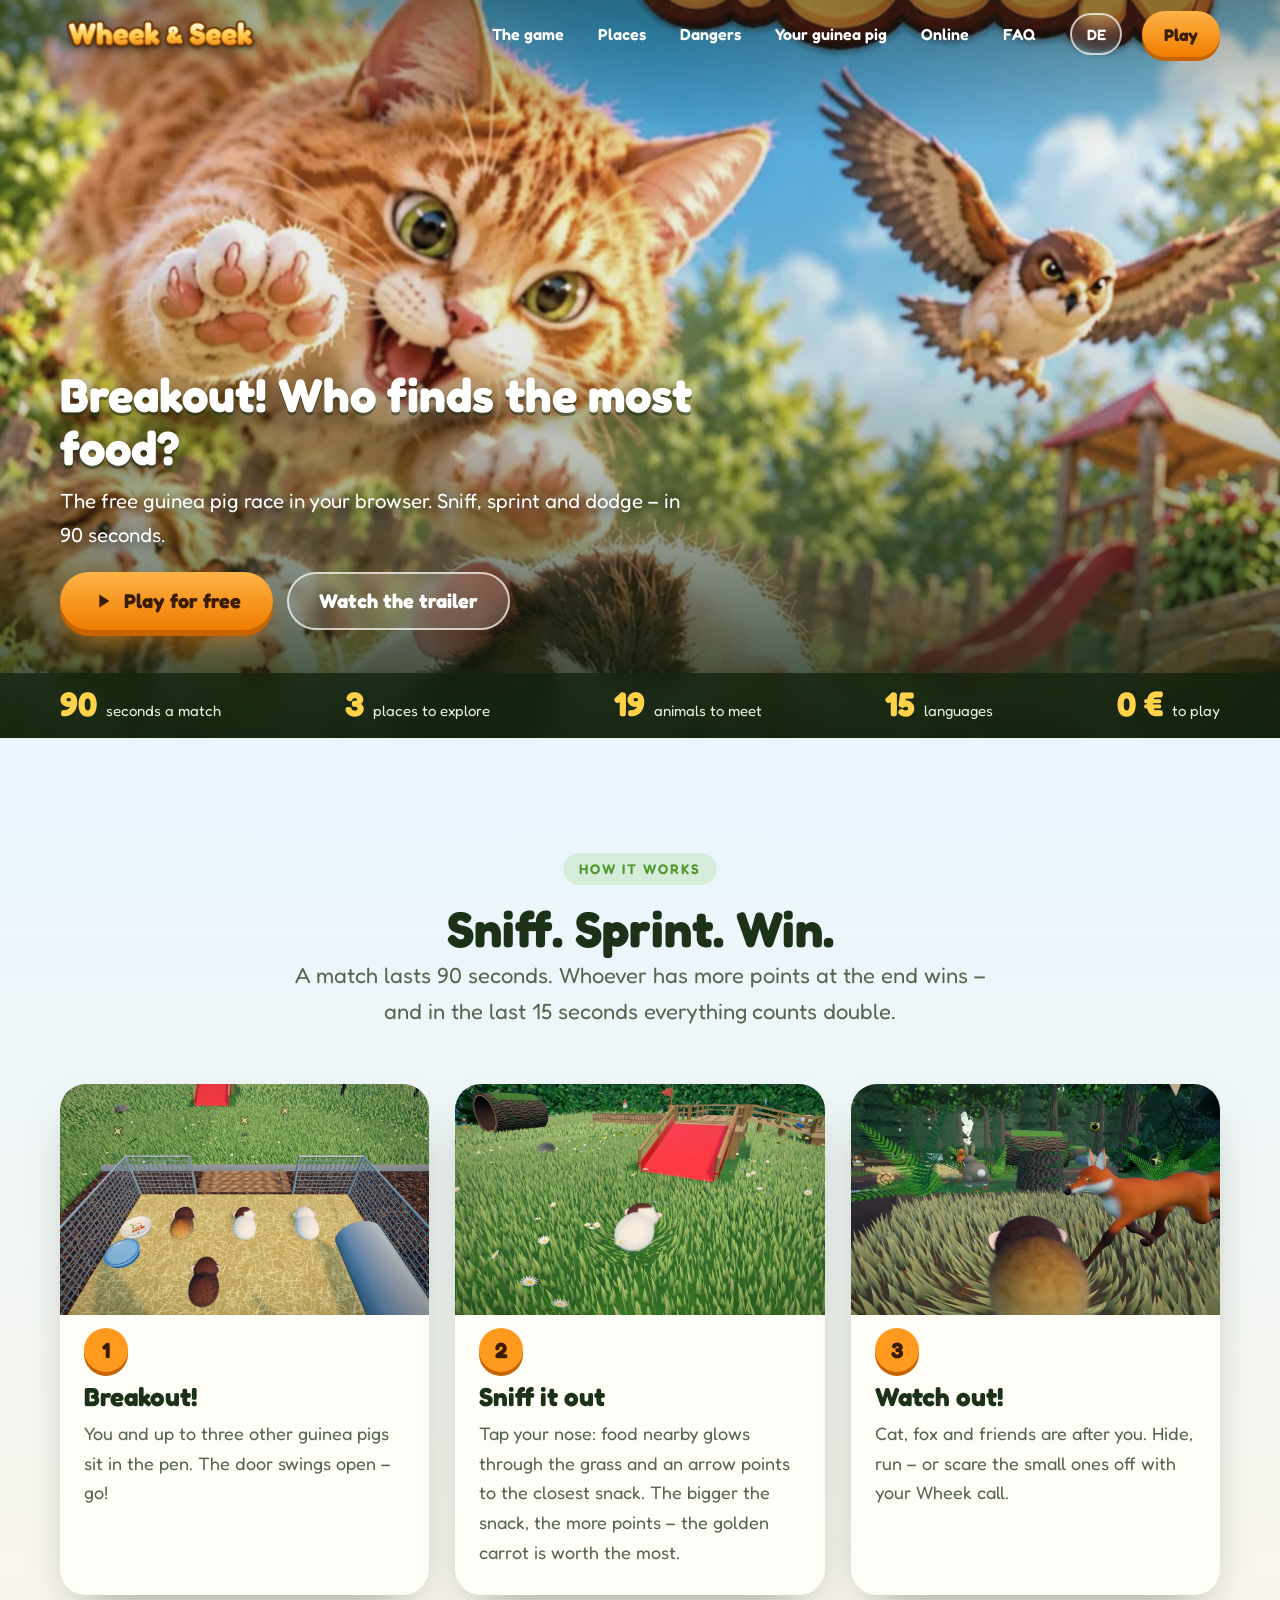
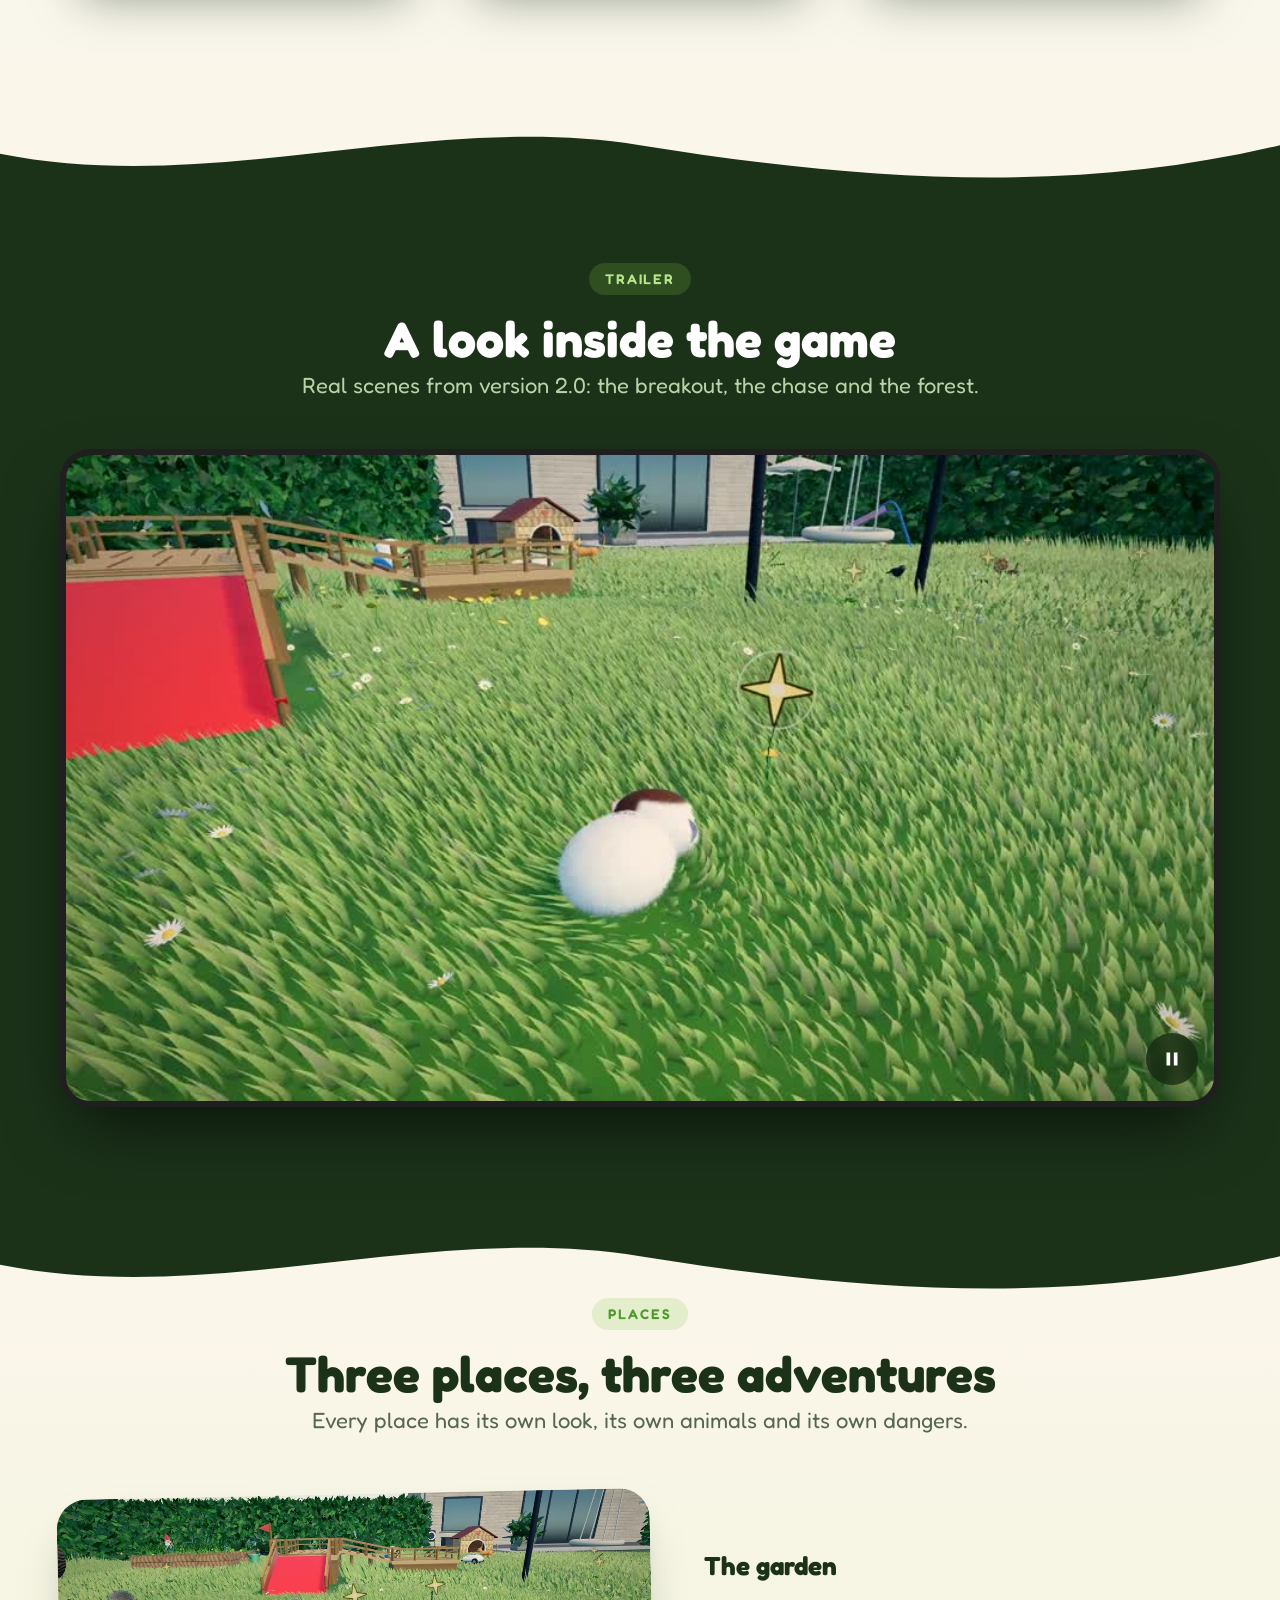
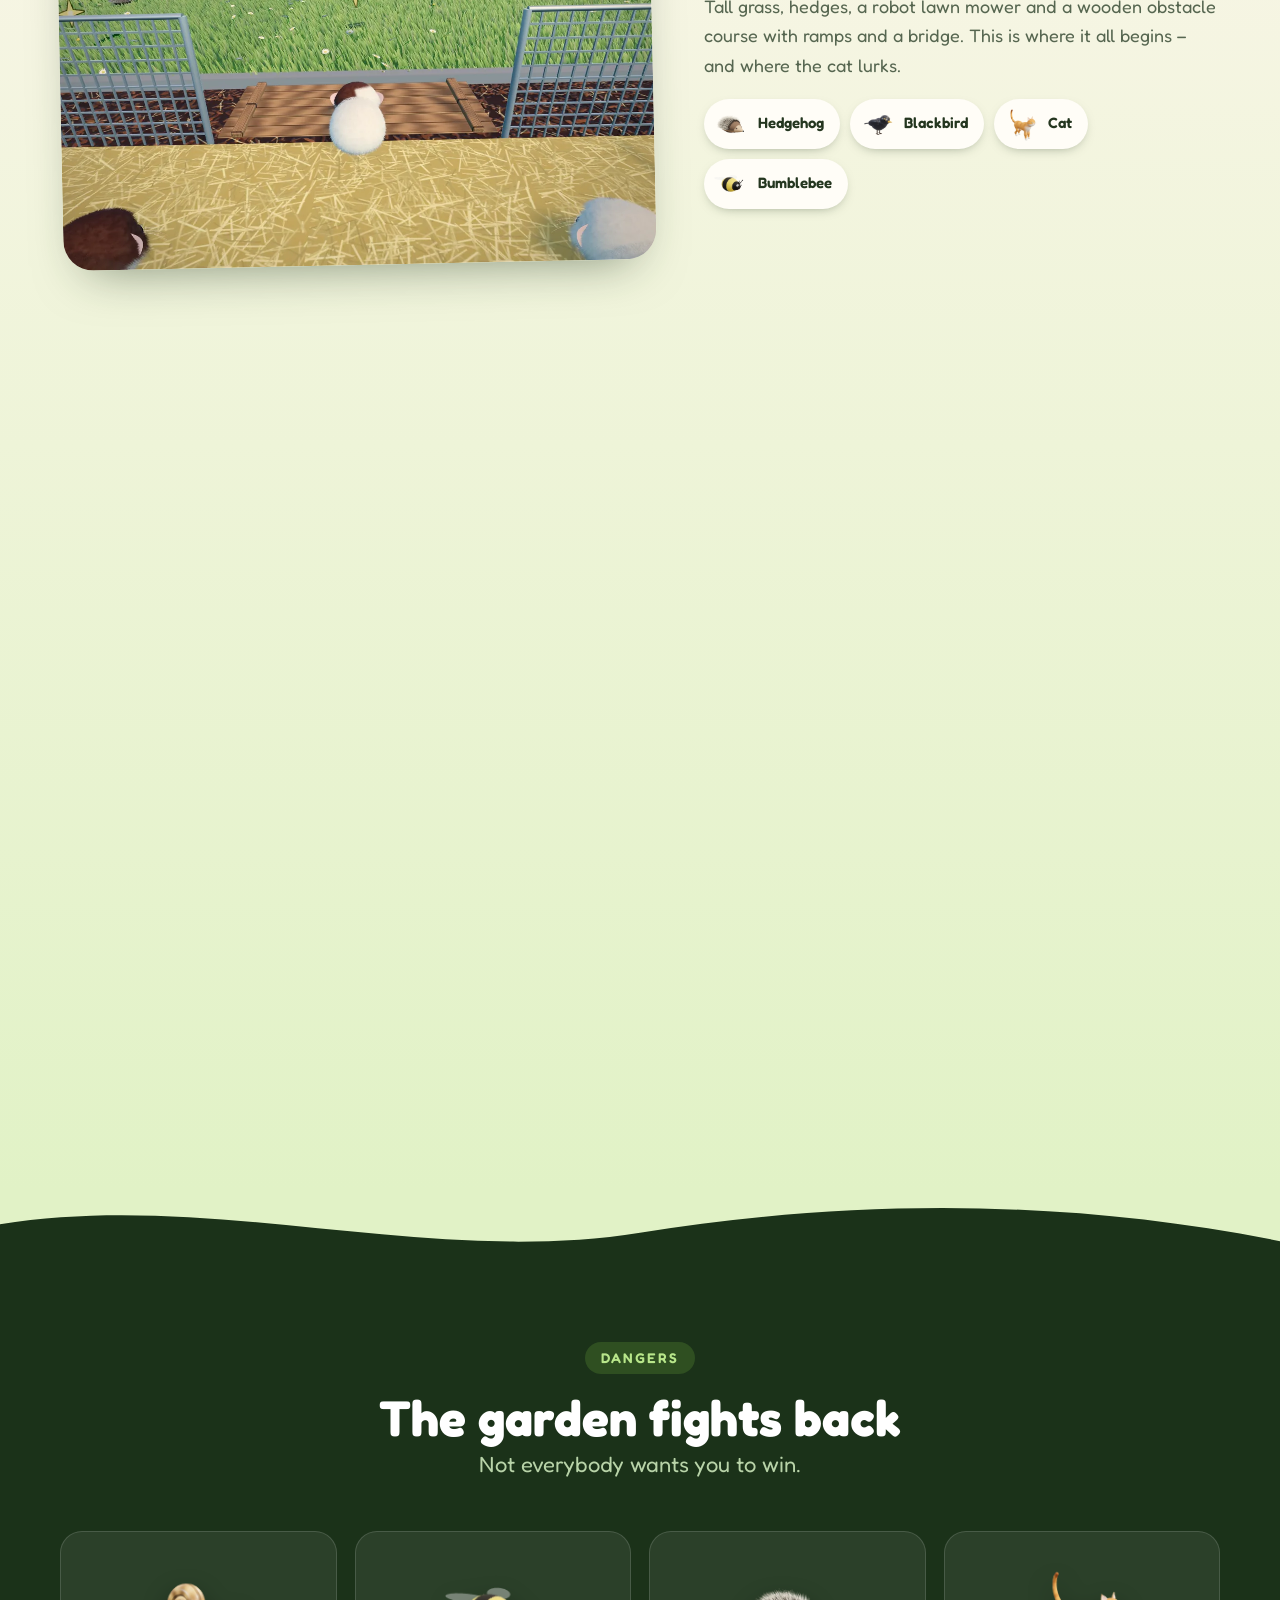
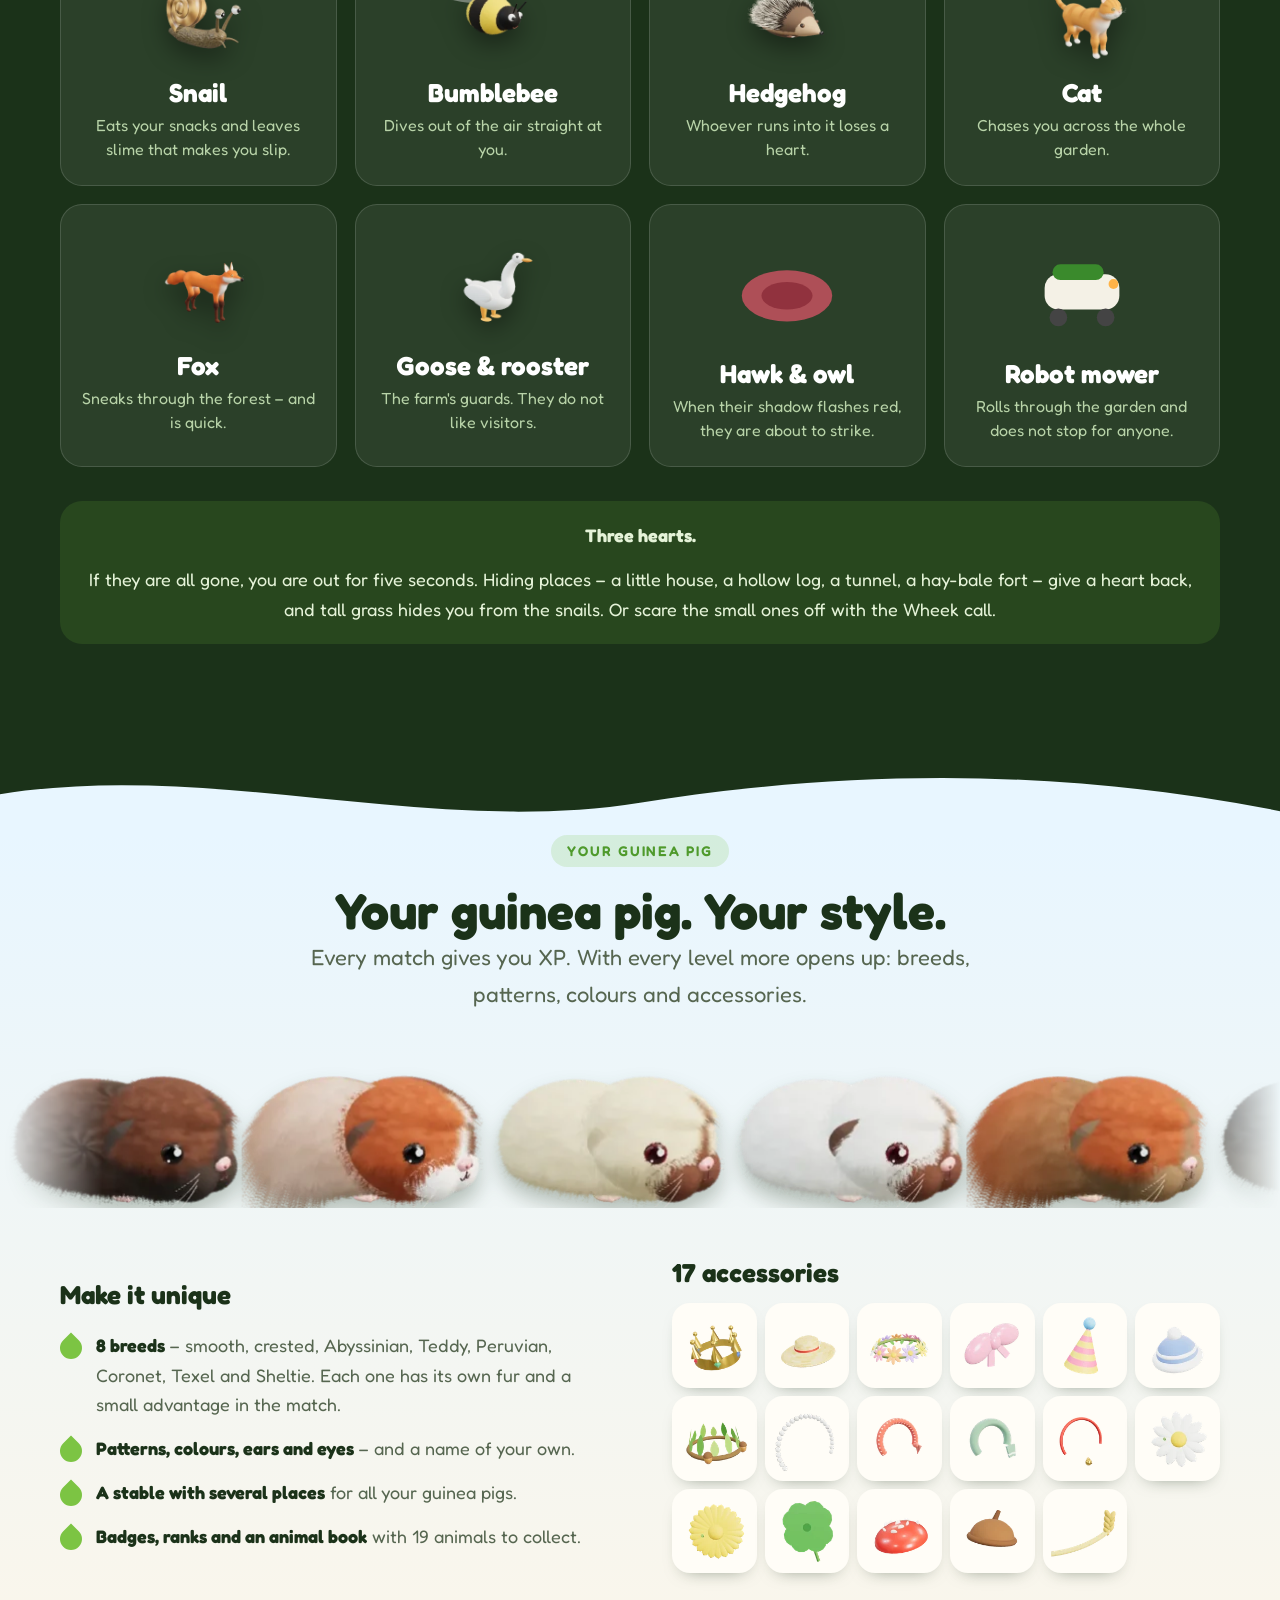
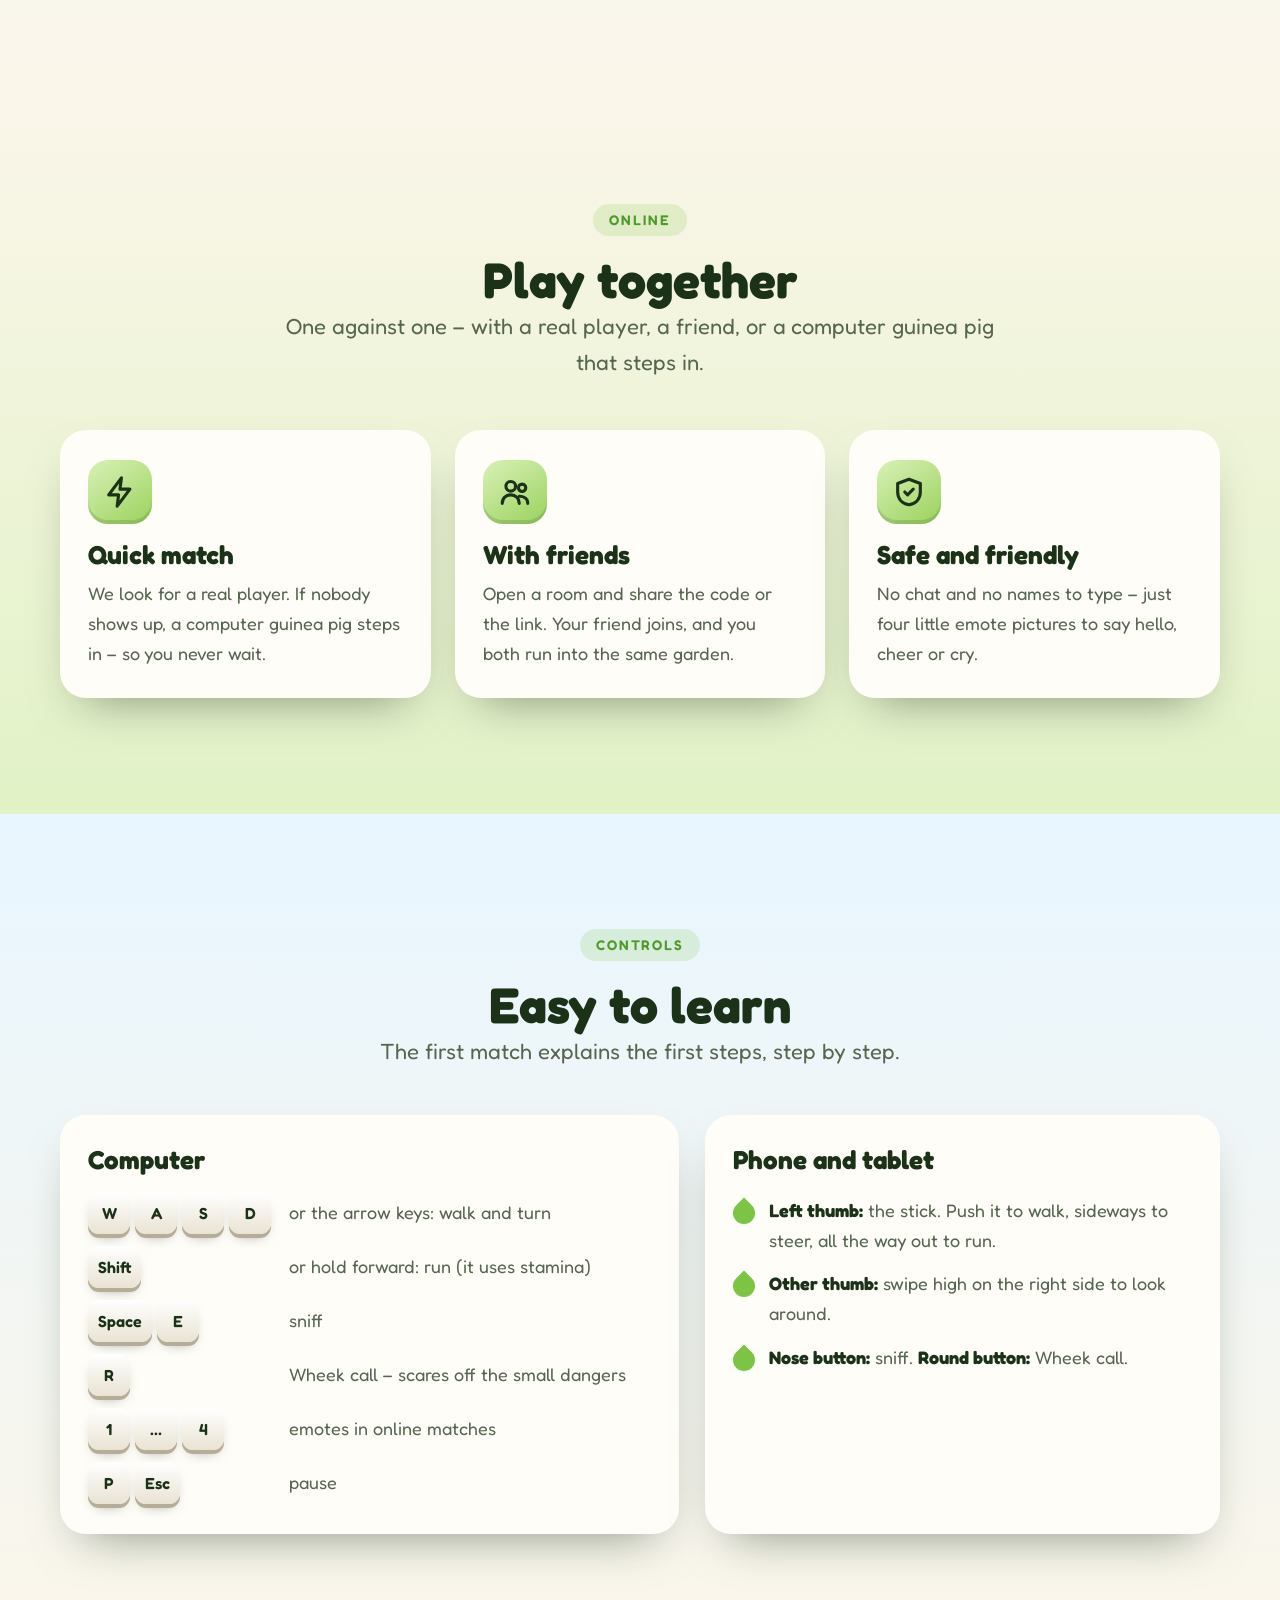
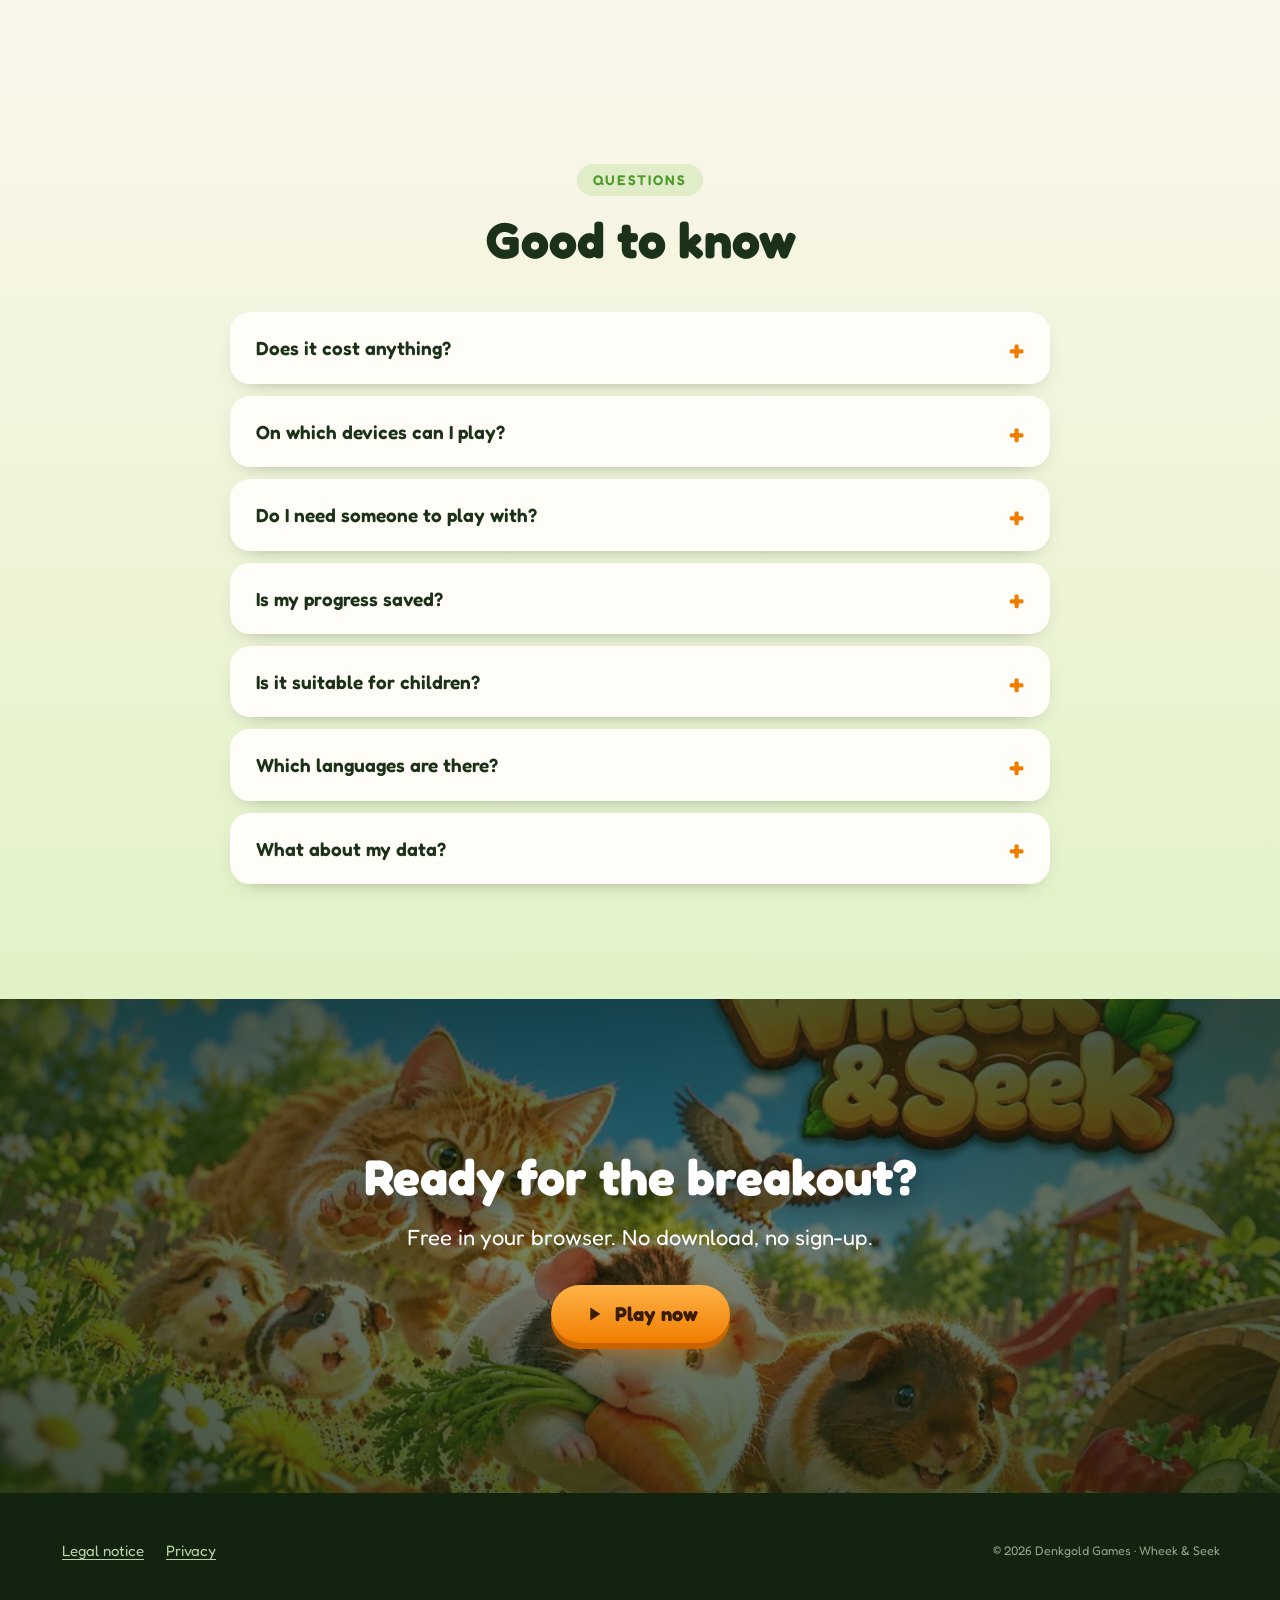
==== commit 68f63aa7: "Website 2.0.0" ====
--- a/index.html
+++ b/index.html
@@ -3,67 +3,276 @@
 <head>
 <meta charset="utf-8">
 <meta name="viewport" content="width=device-width, initial-scale=1">
-<title>Wheek &amp; Seek – im Umbau</title>
-<meta name="description" content="Wheek &amp; Seek wird umgebaut: ein neues Meerschweinchen-Duell kommt. Bis dahin kostenlos spielbar bei CrazyGames.">
+<title>Wheek &amp; Seek – das Meerschweinchen-Rennen um Futter, kostenlos im Browser</title>
+<meta name="description" content="Ausbruch! In 90 Sekunden mehr Futter finden als die anderen Meerschweinchen: schnüffeln, rennen, ausweichen. Allein, gegen Computer oder online mit Freunden. Kostenlos im Browser.">
 <meta name="robots" content="index,follow">
 <meta name="theme-color" content="#1b3219">
 <link rel="canonical" href="https://wheek-and-seek.denkgold.de/">
 <link rel="icon" type="image/svg+xml" href="favicon.svg">
 <link rel="apple-touch-icon" href="img/apple-touch-icon.png">
-<link rel="preload" href="fonts/fredoka-latin-600-normal.woff2" as="font" type="font/woff2" crossorigin>
-<style>
-@font-face{font-family:Fredoka;src:url(fonts/fredoka-latin-400-normal.woff2) format('woff2');font-weight:400;font-display:swap}
-@font-face{font-family:Fredoka;src:url(fonts/fredoka-latin-600-normal.woff2) format('woff2');font-weight:600;font-display:swap}
-@font-face{font-family:Fredoka;src:url(fonts/fredoka-latin-700-normal.woff2) format('woff2');font-weight:700;font-display:swap}
-:root{--cream:#fbf6ea;--ink:#24361f;--muted:#5d6b55;--leaf:#7cc443;--leaf2:#4f9a2c;--deep:#1b3219;--carrot:#ff9a1f;--carrot2:#f07d00}
-*{box-sizing:border-box}
-html,body{margin:0;min-height:100%}
-body{display:flex;flex-direction:column;min-height:100vh;color:var(--ink);font:400 18px/1.6 Fredoka,system-ui,sans-serif;-webkit-font-smoothing:antialiased;
-  background:linear-gradient(180deg,#bfe6ff 0%,#e8f6ff 38%,#d8efb8 70%,#a9d97a 100%)}
-html[lang=de] [lang=en],html[lang=en] [lang=de]{display:none!important}
-main{flex:1;display:grid;place-items:center;padding:36px 20px}
-.card{width:min(620px,100%);background:rgba(255,253,247,.94);border-radius:28px;padding:clamp(20px,4vw,36px);text-align:center;box-shadow:0 18px 50px -18px rgba(27,50,25,.45)}
-.logo{width:min(280px,76%);height:auto;margin:0 auto 2px}
-.pigs{display:flex;justify-content:center;gap:12px;margin:6px 0 4px}
-.pigs img{width:min(42%,190px);height:auto}
-.kicker{display:inline-block;font:600 14px/1 Fredoka,sans-serif;letter-spacing:.14em;text-transform:uppercase;color:var(--leaf2);background:rgba(124,196,67,.16);padding:9px 16px;border-radius:99px;margin:10px 0 14px}
-h1{margin:0 0 10px;font-size:clamp(28px,5.5vw,40px);line-height:1.15;color:var(--deep)}
-p{margin:0 auto 22px;max-width:46ch;color:var(--muted)}
-.btn{display:inline-flex;align-items:center;justify-content:center;min-height:56px;padding:0 30px;border-radius:99px;font:700 19px Fredoka,sans-serif;text-decoration:none;
-  background:linear-gradient(180deg,#ffb347,var(--carrot2));color:#3a1c00;box-shadow:0 6px 0 #c76400,0 14px 30px -8px rgba(240,125,0,.6);transition:transform .15s}
-.btn:hover{transform:translateY(-2px)}.btn:active{transform:translateY(3px)}
-:focus-visible{outline:3px solid var(--carrot);outline-offset:3px;border-radius:8px}
-footer{padding:18px 20px 26px;text-align:center;font-size:15px;color:var(--deep)}
-footer a{margin:0 12px;color:inherit;text-decoration:underline;text-underline-offset:3px;padding:10px 4px;display:inline-block}
-.lang{position:fixed;top:12px;right:12px}
-.lang button{border:2px solid rgba(27,50,25,.2);background:rgba(255,255,255,.85);border-radius:99px;min-height:40px;min-width:48px;padding:0 14px;font:600 15px Fredoka,sans-serif;color:var(--deep);cursor:pointer}
-</style>
+<meta property="og:type" content="website">
+<meta property="og:title" content="Wheek &amp; Seek – Ausbruch! Wer findet das meiste Futter?">
+<meta property="og:description" content="Das kostenlose Meerschweinchen-Rennen im Browser. 90 Sekunden, drei Orte, Online mit Freunden.">
+<meta property="og:image" content="https://wheek-and-seek.denkgold.de/img/neu/og.jpg">
+<meta property="og:url" content="https://wheek-and-seek.denkgold.de/">
+<meta name="twitter:card" content="summary_large_image">
+<link rel="preload" href="fonts/fredoka-latin-700-normal.woff2" as="font" type="font/woff2" crossorigin>
+<link rel="preload" as="image" href="img/neu/hero-quer.webp" media="(min-width:701px)" fetchpriority="high">
+<link rel="preload" as="image" href="img/neu/hero-hoch.webp" media="(max-width:700px)" fetchpriority="high">
+<link rel="stylesheet" href="style.css">
+<script type="application/ld+json">
+{"@context":"https://schema.org","@type":"VideoGame","name":"Wheek & Seek","genre":["Arcade","Multiplayer"],"gamePlatform":["Web browser","Mobile browser"],"applicationCategory":"Game","operatingSystem":"Any","inLanguage":["de","en","es","pt","fr","it","pl","tr","id","vi","ru","uk","th","ar","ja"],"image":"https://wheek-and-seek.denkgold.de/img/neu/og.jpg","url":"https://wheek-and-seek.denkgold.de/","offers":{"@type":"Offer","price":"0","priceCurrency":"EUR"},"playMode":["SinglePlayer","MultiPlayer"]}
+</script>
 </head>
 <body>
-<div class="lang"><button id="lang" type="button" aria-label="Deutsch / English">EN</button></div>
+<header class="top" id="top">
+  <div class="wrap bar">
+    <a class="logo" href="#" aria-label="Wheek &amp; Seek"><img src="img/logo.webp" alt="Wheek &amp; Seek" width="200" height="44"></a>
+    <nav aria-label="Navigation">
+      <a href="#spiel" data-en="The game">Das Spiel</a>
+      <a href="#orte" data-en="Places">Orte</a>
+      <a href="#gefahren" data-en="Dangers">Gefahren</a>
+      <a href="#meeri" data-en="Your guinea pig">Dein Meeri</a>
+      <a href="#online" data-en="Online">Online</a>
+      <a href="#faq" data-en="FAQ">Fragen</a>
+    </nav>
+    <button class="lang" id="lang" type="button" aria-label="Deutsch / English">EN</button>
+    <a class="btn play" href="https://www.crazygames.com/game/wheek-seek-aii" rel="noopener" data-en="Play">Spielen</a>
+  </div>
+</header>
+
 <main>
-  <section class="card">
-    <img class="logo" src="img/logo.webp" alt="Wheek &amp; Seek" width="560" height="142">
-    <div class="pigs"><img src="img/timmy-neu.webp" alt="" width="420" height="261"><img src="img/dotty-neu.webp" alt="" width="420" height="261"></div>
-    <span class="kicker"><span lang="de">Im Umbau</span><span lang="en">Under construction</span></span>
-    <h1><span lang="de">Hier entsteht etwas Neues</span><span lang="en">Something new is coming</span></h1>
-    <p lang="de">Wheek &amp; Seek bekommt ein neues Spiel: Du und ein anderes Meerschweinchen brecht gleichzeitig aus dem Gehege aus und sucht um die Wette Futter. Bis die neue Seite fertig ist, kannst du das Spiel kostenlos bei CrazyGames spielen.</p>
-    <p lang="en">Wheek &amp; Seek is getting a new game: you and another guinea pig break out of the pen at the same time and race to find food. Until the new site is ready, you can play for free on CrazyGames.</p>
-    <a class="btn" href="https://www.crazygames.com/game/wheek-seek-ocf" rel="noopener"><span lang="de">Auf CrazyGames spielen</span><span lang="en">Play on CrazyGames</span></a>
-  </section>
+<!-- ================= HERO -->
+<section class="hero" aria-label="Wheek &amp; Seek">
+  <picture>
+    <source media="(max-width:700px)" srcset="img/neu/hero-hoch.webp">
+    <img src="img/neu/hero-quer.webp" width="1920" height="1080" fetchpriority="high" alt="Zwei Meerschweinchen rennen mit einer Möhre durch den Garten, eine Katze springt hinterher, ein Sperber fliegt über ihnen" data-en-alt="Two guinea pigs race through the garden with a carrot, a cat pounces after them, a sparrowhawk flies above">
+  </picture>
+  <div class="leaves" id="leaves" aria-hidden="true"></div>
+  <div class="wrap in">
+    <h1 data-en="Breakout! Who finds the most food?">Ausbruch! Wer findet das meiste Futter?</h1>
+    <p class="sub" data-en="The free guinea pig race in your browser. Sniff, sprint and dodge – in 90 seconds.">Das kostenlose Meerschweinchen-Rennen im Browser. Schnüffeln, rennen, ausweichen – in 90 Sekunden.</p>
+    <div class="cta">
+      <a class="btn" href="https://www.crazygames.com/game/wheek-seek-aii" rel="noopener"><svg viewBox="0 0 24 24" fill="currentColor" aria-hidden="true"><path d="M8 5v14l11-7z"/></svg><span data-en="Play for free">Kostenlos spielen</span></a>
+      <a class="btn ghost" href="#trailer" data-en="Watch the trailer">Trailer ansehen</a>
+    </div>
+  </div>
+  <div class="facts"><div class="wrap"><ul>
+    <li><b>90</b><span data-en="seconds a match">Sekunden pro Spiel</span></li>
+    <li><b>3</b><span data-en="places to explore">Orte zum Entdecken</span></li>
+    <li><b>19</b><span data-en="animals to meet">Tiere zum Treffen</span></li>
+    <li><b>15</b><span data-en="languages">Sprachen</span></li>
+    <li><b>0 €</b><span data-en="to play">zum Spielen</span></li>
+  </ul></div></div>
+</section>
+
+<!-- ================= SO GEHT'S -->
+<section class="s sky" id="spiel">
+  <div class="wrap center">
+    <span class="kicker rv" data-en="How it works">So geht's</span>
+    <h2 class="rv" data-en="Sniff. Sprint. Win.">Schnüffeln. Rennen. Gewinnen.</h2>
+    <p class="lead rv" data-en="A match lasts 90 seconds. Whoever has more points at the end wins – and in the last 15 seconds everything counts double.">Ein Spiel dauert 90 Sekunden. Wer am Ende mehr Punkte hat, gewinnt – und in den letzten 15 Sekunden zählt alles doppelt.</p>
+    <div class="steps" style="text-align:left">
+      <article class="step rv">
+        <img src="img/neu/shot-gehege.webp" width="1280" height="720" loading="lazy" alt="Vier Meerschweinchen im Gehege, von oben gesehen" data-en-alt="Four guinea pigs in the pen, seen from above">
+        <div class="b"><span class="n">1</span>
+          <h3 data-en="Breakout!">Ausbruch!</h3>
+          <p data-en="You and up to three other guinea pigs sit in the pen. The door swings open – go!">Du und bis zu drei andere Meerschweinchen sitzt im Gehege. Die Tür geht auf – los!</p></div>
+      </article>
+      <article class="step rv" style="--d:.12s">
+        <img src="img/neu/shot-garten.webp" width="1280" height="720" loading="lazy" alt="Ein Meerschweinchen rennt durchs hohe Gras, Schnüffelsterne leuchten" data-en-alt="A guinea pig runs through tall grass, sniff stars glow">
+        <div class="b"><span class="n">2</span>
+          <h3 data-en="Sniff it out">Schnüffeln</h3>
+          <p data-en="Tap your nose: food nearby glows through the grass and an arrow points to the closest snack. The bigger the snack, the more points – the golden carrot is worth the most.">Tippe auf die Nase: Futter in der Nähe leuchtet durchs Gras, ein Pfeil zeigt zum nächsten Happen. Je größer der Happen, desto mehr Punkte – die goldene Möhre bringt am meisten.</p></div>
+      </article>
+      <article class="step rv" style="--d:.24s">
+        <img src="img/neu/shot-wald-fuchs.webp" width="1280" height="720" loading="lazy" alt="Ein Fuchs rennt im Wald auf ein Meerschweinchen zu" data-en-alt="A fox runs towards a guinea pig in the forest">
+        <div class="b"><span class="n">3</span>
+          <h3 data-en="Watch out!">Aufgepasst!</h3>
+          <p data-en="Cat, fox and friends are after you. Hide, run – or scare the small ones off with your Wheek call.">Katze, Fuchs und Co. jagen dich. Versteck dich, lauf weg – oder vertreib die Kleinen mit dem Wheek-Ruf.</p></div>
+      </article>
+    </div>
+  </div>
+</section>
+
+<!-- ================= TRAILER -->
+<svg class="wave" viewBox="0 0 1440 90" preserveAspectRatio="none" aria-hidden="true" style="background:#fbf6ea"><path fill="#1b3219" d="M0 50C240 100 480 0 720 40s480 60 720 0V90H0z"/></svg>
+<section class="s dark" id="trailer" style="padding-top:clamp(40px,6vw,80px)">
+  <div class="wrap center">
+    <span class="kicker rv" data-en="Trailer">Trailer</span>
+    <h2 class="rv" data-en="A look inside the game">Ein Blick ins Spiel</h2>
+    <p class="lead rv" data-en="Real scenes from version 2.0: the breakout, the chase and the forest.">Echte Spielszenen aus Version 2.0: der Ausbruch, die Jagd und der Wald.</p>
+    <div class="vid rv">
+      <video id="vid" muted loop playsinline preload="metadata" poster="img/neu/vorschau-poster.jpg" aria-label="Spielszenen aus Wheek &amp; Seek" data-en-label="Scenes from Wheek &amp; Seek"><source src="img/neu/vorschau.mp4" type="video/mp4"></video>
+      <button id="vbtn" type="button" aria-label="Pause" data-en-label="Pause"><svg viewBox="0 0 24 24" fill="currentColor"><path id="vico" d="M6 5h4v14H6zM14 5h4v14h-4z"/></svg></button>
+    </div>
+  </div>
+</section>
+<svg class="wave" viewBox="0 0 1440 90" preserveAspectRatio="none" aria-hidden="true" style="background:#1b3219"><path fill="#fbf6ea" d="M0 50C240 100 480 0 720 40s480 60 720 0V90H0z"/></svg>
+
+<!-- ================= ORTE -->
+<section class="s meadow" id="orte" style="padding-top:0">
+  <div class="wrap">
+    <div class="center">
+      <span class="kicker rv" data-en="Places">Orte</span>
+      <h2 class="rv" data-en="Three places, three adventures">Drei Orte, drei Abenteuer</h2>
+      <p class="lead rv" data-en="Every place has its own look, its own animals and its own dangers.">Jeder Ort hat sein eigenes Aussehen, seine eigenen Tiere und seine eigenen Gefahren.</p>
+    </div>
+    <div class="places">
+      <article class="place rv">
+        <div class="pic"><img src="img/neu/shot-ausbruch.webp" width="1280" height="720" loading="lazy" alt="Der Garten mit dem Holz-Parcours" data-en-alt="The garden with the wooden obstacle course"></div>
+        <div><h3 data-en="The garden">Der Garten</h3>
+          <p data-en="Tall grass, hedges, a robot lawn mower and a wooden obstacle course with ramps and a bridge. This is where it all begins – and where the cat lurks.">Hohes Gras, Hecken, ein Rasenroboter und ein Holz-Parcours mit Rampen und Brücke. Hier fängt alles an – und hier lauert die Katze.</p>
+          <div class="chips"><span class="chip"><img src="img/neu/tiere/hedgehog.webp" alt="" width="42" height="42" loading="lazy"><span data-en="Hedgehog">Igel</span></span><span class="chip"><img src="img/neu/tiere/blackbird.webp" alt="" width="42" height="42" loading="lazy"><span data-en="Blackbird">Amsel</span></span><span class="chip"><img src="img/neu/tiere/cat.webp" alt="" width="42" height="42" loading="lazy"><span data-en="Cat">Katze</span></span><span class="chip"><img src="img/neu/tiere/bee.webp" alt="" width="42" height="42" loading="lazy"><span data-en="Bumblebee">Hummel</span></span></div></div>
+      </article>
+      <article class="place rv">
+        <div class="pic"><img src="img/neu/shot-wald.webp" width="1280" height="720" loading="lazy" alt="Ein Waldweg mit goldenem Gras" data-en-alt="A forest path with golden grass"></div>
+        <div><h3 data-en="The forest">Der Wald</h3>
+          <p data-en="Soft light, golden grass, tree trunks and ferns. Deer and squirrels watch you run – and a fox sneaks around between the trees.">Weiches Licht, goldenes Gras, Baumstämme und Farne. Rehe und Eichhörnchen sehen dir beim Rennen zu – und zwischen den Bäumen schleicht ein Fuchs.</p>
+          <div class="chips"><span class="chip"><img src="img/neu/tiere/deer.webp" alt="" width="42" height="42" loading="lazy"><span data-en="Deer">Reh</span></span><span class="chip"><img src="img/neu/tiere/squirrel.webp" alt="" width="42" height="42" loading="lazy"><span data-en="Squirrel">Eichhörnchen</span></span><span class="chip"><img src="img/neu/tiere/rabbit.webp" alt="" width="42" height="42" loading="lazy"><span data-en="Rabbit">Hase</span></span><span class="chip"><img src="img/neu/tiere/fox.webp" alt="" width="42" height="42" loading="lazy"><span data-en="Fox">Fuchs</span></span></div></div>
+      </article>
+      <article class="place rv">
+        <div class="pic"><img src="img/neu/shot-hof.webp" width="1280" height="720" loading="lazy" alt="Der Bauernhof mit Heuballen und Teich" data-en-alt="The farm with hay bales and a pond"></div>
+        <div><h3 data-en="The farm">Der Bauernhof</h3>
+          <p data-en="A barn, a tractor, hay bales and a pond. Hens, sheep and cows live here – and a rooster and a goose who do not joke around. The farm opens when you level up.">Eine Scheune, ein Traktor, Heuballen und ein Teich. Hühner, Schafe und Kühe sind hier zu Hause – und ein Hahn und eine Gans, die keinen Spaß verstehen. Der Hof wird beim Aufsteigen freigeschaltet.</p>
+          <div class="chips"><span class="chip"><img src="img/neu/tiere/hen.webp" alt="" width="42" height="42" loading="lazy"><span data-en="Hen">Huhn</span></span><span class="chip"><img src="img/neu/tiere/sheep.webp" alt="" width="42" height="42" loading="lazy"><span data-en="Sheep">Schaf</span></span><span class="chip"><img src="img/neu/tiere/cow.webp" alt="" width="42" height="42" loading="lazy"><span data-en="Cow">Kuh</span></span><span class="chip"><img src="img/neu/tiere/duck.webp" alt="" width="42" height="42" loading="lazy"><span data-en="Duck">Ente</span></span><span class="chip"><img src="img/neu/tiere/rooster.webp" alt="" width="42" height="42" loading="lazy"><span data-en="Rooster">Hahn</span></span></div></div>
+      </article>
+    </div>
+  </div>
+</section>
+
+<!-- ================= GEFAHREN -->
+<svg class="wave" viewBox="0 0 1440 90" preserveAspectRatio="none" aria-hidden="true" style="background:#e1f2c6"><path fill="#1b3219" d="M0 40C240 0 480 90 720 50s480-40 720 10V90H0z"/></svg>
+<section class="s dark" id="gefahren" style="padding-top:clamp(40px,6vw,80px)">
+  <div class="wrap center">
+    <span class="kicker rv" data-en="Dangers">Gefahren</span>
+    <h2 class="rv" data-en="The garden fights back">Der Garten wehrt sich</h2>
+    <p class="lead rv" data-en="Not everybody wants you to win.">Nicht alle wollen, dass du gewinnst.</p>
+    <div class="dg">
+      <div class="dc rv"><img src="img/neu/tiere/snail.webp" alt="" width="118" height="118" loading="lazy"><h3 data-en="Snail">Schnecke</h3><p data-en="Eats your snacks and leaves slime that makes you slip.">Frisst dein Futter weg und hinterlässt Schleim, auf dem du ausrutschst.</p></div>
+      <div class="dc rv" style="--d:.06s"><img src="img/neu/tiere/bee.webp" alt="" width="118" height="118" loading="lazy"><h3 data-en="Bumblebee">Hummel</h3><p data-en="Dives out of the air straight at you.">Stürzt sich aus der Luft auf dich.</p></div>
+      <div class="dc rv" style="--d:.12s"><img src="img/neu/tiere/hedgehog.webp" alt="" width="118" height="118" loading="lazy"><h3 data-en="Hedgehog">Igel</h3><p data-en="Whoever runs into it loses a heart.">Wer hineinläuft, verliert ein Herz.</p></div>
+      <div class="dc rv" style="--d:.18s"><img src="img/neu/tiere/cat.webp" alt="" width="118" height="118" loading="lazy"><h3 data-en="Cat">Katze</h3><p data-en="Chases you across the whole garden.">Jagt dich quer durch den Garten.</p></div>
+      <div class="dc rv"><img src="img/neu/tiere/fox.webp" alt="" width="118" height="118" loading="lazy"><h3 data-en="Fox">Fuchs</h3><p data-en="Sneaks through the forest – and is quick.">Schleicht durch den Wald – und ist schnell.</p></div>
+      <div class="dc rv" style="--d:.06s"><img src="img/neu/tiere/goose.webp" alt="" width="118" height="118" loading="lazy"><h3 data-en="Goose &amp; rooster">Gans &amp; Hahn</h3><p data-en="The farm's guards. They do not like visitors.">Die Wächter des Hofs. Besuch mögen sie nicht.</p></div>
+      <div class="dc rv" style="--d:.12s"><svg viewBox="0 0 120 120" width="118" height="118" style="margin:0 auto 6px" aria-hidden="true"><ellipse cx="60" cy="70" rx="46" ry="26" fill="#e8556d" opacity=".9"><animate attributeName="opacity" values=".25;.95;.25" dur="1.1s" repeatCount="indefinite"/></ellipse><ellipse cx="60" cy="70" rx="26" ry="14" fill="#7a1d2b" opacity=".55"/></svg><h3 data-en="Hawk &amp; owl">Habicht &amp; Eule</h3><p data-en="When their shadow flashes red, they are about to strike.">Wenn ihr Schatten rot blinkt, schlagen sie gleich zu.</p></div>
+      <div class="dc rv" style="--d:.18s"><svg viewBox="0 0 120 120" width="118" height="118" style="margin:0 auto 6px" aria-hidden="true"><rect x="22" y="48" width="76" height="36" rx="14" fill="#f4f1e6"/><rect x="30" y="38" width="52" height="16" rx="8" fill="#3a8a2c"/><circle cx="36" cy="92" r="9" fill="#444"/><circle cx="84" cy="92" r="9" fill="#444"/><circle cx="92" cy="58" r="5" fill="#ffb347"/></svg><h3 data-en="Robot mower">Rasenroboter</h3><p data-en="Rolls through the garden and does not stop for anyone.">Rollt durch den Garten und hält für niemanden an.</p></div>
+    </div>
+    <div class="tip rv">
+      <b data-en="Three hearts.">Drei Herzen.</b>
+      <span data-en="If they are all gone, you are out for five seconds. Hiding places – a little house, a hollow log, a tunnel, a hay-bale fort – give a heart back, and tall grass hides you from the snails. Or scare the small ones off with the Wheek call.">Sind alle weg, bist du fünf Sekunden raus. Verstecke – ein Häuschen, ein hohler Baumstamm, ein Tunnel, eine Heuburg – schenken dir ein Herz zurück, und im hohen Gras sehen dich die Schnecken kaum. Oder vertreib die Kleinen mit dem Wheek-Ruf.</span>
+    </div>
+  </div>
+</section>
+
+<!-- ================= DEIN MEERSCHWEINCHEN -->
+<svg class="wave" viewBox="0 0 1440 90" preserveAspectRatio="none" aria-hidden="true" style="background:#1b3219"><path fill="#e8f6ff" d="M0 40C240 0 480 90 720 50s480-40 720 10V90H0z"/></svg>
+<section class="s sky" id="meeri" style="padding-top:0">
+  <div class="wrap center">
+    <span class="kicker rv" data-en="Your guinea pig">Dein Meerschweinchen</span>
+    <h2 class="rv" data-en="Your guinea pig. Your style.">Dein Meerschweinchen. Dein Stil.</h2>
+    <p class="lead rv" data-en="Every match gives you XP. With every level more opens up: breeds, patterns, colours and accessories.">Jedes Spiel bringt Erfahrungspunkte. Mit jeder Stufe wird mehr frei: Rassen, Muster, Farben und Zubehör.</p>
+  </div>
+  <div class="marq rv" aria-hidden="true"><div class="band"></div></div>
+  <div class="wrap own">
+    <div class="rv">
+      <h3 data-en="Make it unique">Mach es einzigartig</h3>
+      <ul class="list">
+        <li data-en="<b>8 breeds</b> – smooth, crested, Abyssinian, Teddy, Peruvian, Coronet, Texel and Sheltie. Each one has its own fur and a small advantage in the match."><b>8 Rassen</b> – Glatthaar, Schopf, Abessinier, Teddy, Peruaner, Coronet, Texel und Sheltie. Jede hat ihr eigenes Fell und einen kleinen Vorteil im Spiel.</li>
+        <li data-en="<b>Patterns, colours, ears and eyes</b> – and a name of your own."><b>Muster, Farben, Ohren und Augen</b> – und ein eigener Name.</li>
+        <li data-en="<b>A stable with several places</b> for all your guinea pigs.">Ein <b>Stall mit mehreren Plätzen</b> für alle deine Meerschweinchen.</li>
+        <li data-en="<b>Badges, ranks and an animal book</b> with 19 animals to collect."><b>Abzeichen, Ränge und ein Tierbuch</b> mit 19 Tieren zum Sammeln.</li>
+      </ul>
+    </div>
+    <div class="rv" style="--d:.12s">
+      <h3 data-en="17 accessories" style="margin-bottom:16px">17 Accessoires</h3>
+      <div class="acc" id="acc" aria-hidden="true"></div>
+    </div>
+  </div>
+</section>
+
+<!-- ================= ONLINE -->
+<section class="s meadow" id="online">
+  <div class="wrap center">
+    <span class="kicker rv" data-en="Online">Online</span>
+    <h2 class="rv" data-en="Play together">Zusammen spielen</h2>
+    <p class="lead rv" data-en="One against one – with a real player, a friend, or a computer guinea pig that steps in.">Eins gegen eins – mit einem echten Mitspieler, einem Freund oder einem Computer-Meerschweinchen, das einspringt.</p>
+    <div class="on2" style="text-align:left">
+      <div class="card rv"><div class="ic"><svg viewBox="0 0 24 24" fill="none" stroke="currentColor" stroke-width="2.2" stroke-linecap="round" stroke-linejoin="round"><path d="M13 2 4 14h7l-1 8 9-12h-7z"/></svg></div><h3 data-en="Quick match">Schnellsuche</h3><p data-en="We look for a real player. If nobody shows up, a computer guinea pig steps in – so you never wait.">Wir suchen einen echten Mitspieler. Kommt niemand, springt ein Computer-Meerschweinchen ein – du wartest nie.</p></div>
+      <div class="card rv" style="--d:.12s"><div class="ic"><svg viewBox="0 0 24 24" fill="none" stroke="currentColor" stroke-width="2.2" stroke-linecap="round" stroke-linejoin="round"><circle cx="9" cy="8" r="3.4"/><circle cx="17" cy="9" r="2.6"/><path d="M3 20c0-3.6 2.7-6 6-6s6 2.4 6 6M15 15c3 0 6 1.6 6 5"/></svg></div><h3 data-en="With friends">Mit Freunden</h3><p data-en="Open a room and share the code or the link. Your friend joins, and you both run into the same garden.">Öffne einen Raum und teile Code oder Link. Dein Freund tritt bei, und ihr rennt in denselben Garten.</p></div>
+      <div class="card rv" style="--d:.24s"><div class="ic"><svg viewBox="0 0 24 24" fill="none" stroke="currentColor" stroke-width="2.2" stroke-linecap="round" stroke-linejoin="round"><path d="M12 3 4 6v6c0 5 3.4 8.2 8 9 4.6-.8 8-4 8-9V6z"/><path d="m9 12 2 2 4-4"/></svg></div><h3 data-en="Safe and friendly">Freundlich und sicher</h3><p data-en="No chat and no names to type – just four little emote pictures to say hello, cheer or cry.">Kein Chat und keine Namen zum Eintippen – nur vier kleine Bild-Reaktionen zum Grüßen, Jubeln oder Weinen.</p></div>
+    </div>
+  </div>
+</section>
+
+<!-- ================= STEUERUNG -->
+<section class="s sky" id="steuerung">
+  <div class="wrap">
+    <div class="center">
+      <span class="kicker rv" data-en="Controls">Steuerung</span>
+      <h2 class="rv" data-en="Easy to learn">Schnell gelernt</h2>
+      <p class="lead rv" data-en="The first match explains the first steps, step by step.">Das erste Spiel erklärt dir die ersten Schritte, Schritt für Schritt.</p>
+    </div>
+    <div class="ctrl">
+      <div class="card rv">
+        <h3 data-en="Computer">Computer</h3>
+        <div class="keys">
+          <span class="k"><kbd>W</kbd><kbd>A</kbd><kbd>S</kbd><kbd>D</kbd></span><span class="t" data-en="or the arrow keys: walk and turn">oder die Pfeiltasten: laufen und drehen</span>
+          <span class="k"><kbd>Shift</kbd></span><span class="t" data-en="or hold forward: run (it uses stamina)">oder Vorwärts halten: rennen (kostet Ausdauer)</span>
+          <span class="k"><kbd>Space</kbd><kbd>E</kbd></span><span class="t" data-en="sniff">schnüffeln</span>
+          <span class="k"><kbd>R</kbd></span><span class="t" data-en="Wheek call – scares off the small dangers">Wheek-Ruf – vertreibt die kleinen Gefahren</span>
+          <span class="k"><kbd>1</kbd><kbd>…</kbd><kbd>4</kbd></span><span class="t" data-en="emotes in online matches">Reaktionen im Online-Spiel</span>
+          <span class="k"><kbd>P</kbd><kbd>Esc</kbd></span><span class="t" data-en="pause">Pause</span>
+        </div>
+      </div>
+      <div class="card rv" style="--d:.12s">
+        <h3 data-en="Phone and tablet">Handy und Tablet</h3>
+        <ul class="list">
+          <li data-en="<b>Left thumb:</b> the stick. Push it to walk, sideways to steer, all the way out to run."><b>Linker Daumen:</b> der Stick. Schieb ihn zum Laufen, zur Seite zum Lenken, ganz nach außen zum Rennen.</li>
+          <li data-en="<b>Other thumb:</b> swipe high on the right side to look around."><b>Anderer Daumen:</b> wisch weit oben auf der rechten Seite, um dich umzusehen.</li>
+          <li data-en="<b>Nose button:</b> sniff. <b>Round button:</b> Wheek call."><b>Nasen-Knopf:</b> schnüffeln. <b>Runder Knopf:</b> Wheek-Ruf.</li>
+        </ul>
+      </div>
+    </div>
+  </div>
+</section>
+
+<!-- ================= FAQ -->
+<section class="s meadow" id="faq">
+  <div class="wrap">
+    <div class="center">
+      <span class="kicker rv" data-en="Questions">Fragen</span>
+      <h2 class="rv" data-en="Good to know">Gut zu wissen</h2>
+    </div>
+    <div class="faq">
+      <details class="rv"><summary data-en="Does it cost anything?">Kostet das Spiel etwas?</summary><p data-en="No. Wheek &amp; Seek is free, with no purchases and no sign-up. On game portals, ads can run next to the game.">Nein. Wheek &amp; Seek ist kostenlos, ohne Käufe und ohne Anmeldung. Auf Spieleportalen kann neben dem Spiel Werbung laufen.</p></details>
+      <details class="rv"><summary data-en="On which devices can I play?">Auf welchen Geräten kann ich spielen?</summary><p data-en="On computers, phones and tablets – right in the browser, no download. Phones work upright and sideways.">Auf Computer, Handy und Tablet – direkt im Browser, ohne Download. Auf dem Handy geht hoch und quer.</p></details>
+      <details class="rv"><summary data-en="Do I need someone to play with?">Brauche ich einen Mitspieler?</summary><p data-en="No. You can race one or three computer guinea pigs. Online play is optional.">Nein. Du kannst gegen ein oder drei Computer-Meerschweinchen antreten. Online ist freiwillig.</p></details>
+      <details class="rv"><summary data-en="Is my progress saved?">Wird mein Spielstand gespeichert?</summary><p data-en="Yes, automatically. On CrazyGames it follows your account to any device, elsewhere it stays in the browser of this device.">Ja, automatisch. Bei CrazyGames folgt er deinem Konto auf jedes Gerät, sonst bleibt er im Browser dieses Geräts.</p></details>
+      <details class="rv"><summary data-en="Is it suitable for children?">Ist das Spiel für Kinder geeignet?</summary><p data-en="There is no violence, no chat and nothing to buy. On CrazyGames it is rated for players aged 12 and up. The cat and the fox chase you, but in a friendly cartoon way.">Es gibt keine Gewalt, keinen Chat und keine Käufe. Bei CrazyGames ist es für Spieler ab 12 eingestuft. Katze und Fuchs jagen dich, aber freundlich gezeichnet.</p></details>
+      <details class="rv"><summary data-en="Which languages are there?">Welche Sprachen gibt es?</summary><p>Deutsch, English, Español, Português, Français, Italiano, Polski, Türkçe, Bahasa Indonesia, Tiếng Việt, Русский, Українська, ไทย, العربية, 日本語.</p></details>
+      <details class="rv"><summary data-en="What about my data?">Was ist mit meinen Daten?</summary><p data-en="We only count anonymously how the game is used – you can switch that off in the menu. There are no names and no chat. Details are in the <a href='datenschutz.html'>privacy notice</a>.">Wir zählen nur anonym, wie das Spiel genutzt wird – im Menü kannst du das ausschalten. Es gibt keine Namen und keinen Chat. Details stehen in der <a href="datenschutz.html">Datenschutzerklärung</a>.</p></details>
+    </div>
+  </div>
+</section>
+
+<!-- ================= FINAL CTA -->
+<section class="final">
+  <img src="img/neu/hero-quer-klein.webp" width="1000" height="563" loading="lazy" alt="">
+  <div class="wrap">
+    <h2 class="rv" data-en="Ready for the breakout?">Bereit zum Ausbruch?</h2>
+    <p class="rv" data-en="Free in your browser. No download, no sign-up.">Kostenlos im Browser. Kein Download, keine Anmeldung.</p>
+    <a class="btn rv" href="https://www.crazygames.com/game/wheek-seek-aii" rel="noopener"><svg viewBox="0 0 24 24" fill="currentColor" aria-hidden="true"><path d="M8 5v14l11-7z"/></svg><span data-en="Play now">Jetzt spielen</span></a>
+  </div>
+</section>
 </main>
+
 <footer>
-  <a href="impressum.html"><span lang="de">Impressum</span><span lang="en">Legal notice</span></a>
-  <a href="datenschutz.html"><span lang="de">Datenschutz</span><span lang="en">Privacy</span></a>
+  <div class="wrap">
+    <div><a href="impressum.html" data-en="Legal notice">Impressum</a><a href="datenschutz.html" data-en="Privacy">Datenschutz</a></div>
+    <small>© 2026 Denkgold Games · Wheek &amp; Seek</small>
+  </div>
 </footer>
-<script>
-(function () {
-  var de = /^de/i.test(navigator.language || "");
-  var el = document.documentElement, b = document.getElementById("lang");
-  function set(l) { el.lang = l; b.textContent = l === "de" ? "EN" : "DE"; }
-  set(de ? "de" : "en");
-  b.addEventListener("click", function () { set(el.lang === "de" ? "en" : "de"); });
-})();
-</script>
+<script src="site.js"></script>
 </body>
 </html>
--- a/style.css
+++ b/style.css
@@ -0,0 +1,188 @@
+@font-face{font-family:Fredoka;src:url(fonts/fredoka-latin-400-normal.woff2) format('woff2');font-weight:400;font-display:swap}
+@font-face{font-family:Fredoka;src:url(fonts/fredoka-latin-600-normal.woff2) format('woff2');font-weight:600;font-display:swap}
+@font-face{font-family:Fredoka;src:url(fonts/fredoka-latin-700-normal.woff2) format('woff2');font-weight:700;font-display:swap}
+:root{
+  --cream:#fbf6ea;--paper:#fffdf7;--ink:#24361f;--muted:#566650;--leaf:#7cc443;--leaf2:#4f9a2c;--deep:#1b3219;--deeper:#12230f;
+  --carrot:#ff9a1f;--carrot2:#f07d00;--sky:#bfe6ff;--sun:#ffd24a;--berry:#e8556d;--r:26px;
+  --shadow:0 22px 50px -24px rgba(27,50,25,.55);--max:1160px
+}
+*{box-sizing:border-box}
+html{scroll-behavior:smooth;scroll-padding-top:84px}
+body{margin:0;color:var(--ink);background:var(--cream);font:400 18px/1.65 Fredoka,system-ui,sans-serif;-webkit-font-smoothing:antialiased;overflow-x:hidden}
+img,video{max-width:100%;height:auto;display:block}
+a{color:inherit}
+h1,h2,h3{font-weight:700;line-height:1.12;margin:0;color:var(--deep)}
+h2{font-size:clamp(30px,5vw,50px)}
+h3{font-size:clamp(21px,2.4vw,26px)}
+p{margin:0}
+:focus-visible{outline:3px solid var(--carrot);outline-offset:3px;border-radius:10px}
+.wrap{width:min(var(--max),100% - 40px);margin-inline:auto}
+.kicker{display:inline-block;font:600 14px/1 Fredoka,sans-serif;letter-spacing:.14em;text-transform:uppercase;color:var(--leaf2);background:rgba(124,196,67,.18);padding:9px 16px;border-radius:99px;margin-bottom:16px}
+.lead{font-size:clamp(18px,2vw,22px);color:var(--muted);max-width:56ch}
+.center{text-align:center}.center .lead{margin-inline:auto}
+
+/* ---- buttons */
+.btn{display:inline-flex;align-items:center;justify-content:center;gap:10px;min-height:58px;padding:0 32px;border-radius:99px;font:700 20px Fredoka,sans-serif;text-decoration:none;border:0;cursor:pointer;
+  background:linear-gradient(180deg,#ffb347,var(--carrot2));color:#3a1c00;box-shadow:0 6px 0 #c76400,0 16px 30px -10px rgba(240,125,0,.65);transition:transform .15s,box-shadow .15s}
+.btn:hover{transform:translateY(-3px);box-shadow:0 9px 0 #c76400,0 22px 34px -10px rgba(240,125,0,.7)}
+.btn:active{transform:translateY(3px);box-shadow:0 3px 0 #c76400}
+.btn.ghost{background:rgba(255,255,255,.16);color:#fff;box-shadow:inset 0 0 0 2px rgba(255,255,255,.7);backdrop-filter:blur(6px)}
+.btn.ghost:hover{background:rgba(255,255,255,.28)}
+.btn svg{width:22px;height:22px;flex:none}
+
+/* ---- header */
+header.top{position:fixed;inset:0 0 auto 0;z-index:50;transition:background .25s,box-shadow .25s,backdrop-filter .25s}
+header.top.solid{background:rgba(27,50,25,.9);backdrop-filter:blur(10px);box-shadow:0 8px 24px -14px rgba(0,0,0,.6)}
+.bar{display:flex;align-items:center;gap:20px;min-height:68px}
+.bar .logo img{height:44px;width:auto;filter:drop-shadow(0 3px 6px rgba(0,0,0,.35))}
+header.top:not(.solid) .logo{opacity:0;pointer-events:none}
+header.top .logo{transition:opacity .25s}
+.bar nav{margin-left:auto;display:flex;gap:6px}
+.bar nav a{color:#fff;text-decoration:none;font-weight:600;font-size:16px;padding:10px 14px;border-radius:99px;transition:background .15s}
+.bar nav a:hover{background:rgba(255,255,255,.18)}
+.lang{border:2px solid rgba(255,255,255,.7);background:rgba(255,255,255,.14);color:#fff;border-radius:99px;min-height:42px;min-width:52px;padding:0 14px;font:600 15px Fredoka,sans-serif;cursor:pointer;backdrop-filter:blur(6px)}
+.lang:hover{background:rgba(255,255,255,.3)}
+.bar .btn{min-height:46px;padding:0 22px;font-size:17px;box-shadow:0 4px 0 #c76400}
+@media(max-width:900px){.bar nav{display:none}.bar .lang{margin-left:auto}}
+@media(max-width:480px){.bar .btn{display:none}}
+
+/* ---- hero */
+.hero{position:relative;min-height:min(82svh,800px);display:grid;align-items:end;color:#fff;overflow:hidden;background:#2f6a2a}
+.hero picture,.hero picture img{position:absolute;inset:0;width:100%;height:100%;object-fit:cover}
+.hero picture img{object-position:62% 40%;filter:saturate(.74) brightness(.97) contrast(.96);animation:slow 30s ease-in-out infinite alternate}
+@keyframes slow{from{transform:scale(1.01)}to{transform:scale(1.06) translate(-1%,-.5%)}}
+.hero::after{content:"";position:absolute;inset:0;background:linear-gradient(180deg,rgba(18,35,15,.4) 0,rgba(18,35,15,0) 20%,rgba(18,35,15,.06) 50%,rgba(18,35,15,.88) 100%)}
+.hero .in{position:relative;z-index:2;padding:0 0 clamp(92px,12vh,118px)}
+.hero h1{font-size:clamp(28px,3.7vw,56px);color:#fff;text-shadow:0 3px 0 rgba(27,50,25,.55),0 8px 30px rgba(0,0,0,.55);max-width:26ch}
+.hero .sub{font-size:clamp(16px,1.6vw,21px);max-width:52ch;margin:10px 0 20px;text-shadow:0 2px 12px rgba(0,0,0,.7)}
+.hero .cta{display:flex;flex-wrap:wrap;gap:14px}
+@media(max-width:700px){
+  .hero{display:block;min-height:0;background:var(--deep)}
+  .hero picture{position:relative;display:block}
+  .hero picture img{position:relative;height:auto;aspect-ratio:4/5;animation:none;object-position:50% 38%}
+  .hero::after{display:none}
+  .hero .in{padding:22px 0 26px}
+  .hero h1{font-size:clamp(28px,8vw,36px);text-shadow:none}
+  .hero .sub{font-size:17px;text-shadow:none;margin:10px 0 20px}
+  .leaves{height:70vh}
+}
+.facts{position:absolute;z-index:3;left:0;right:0;bottom:0;background:rgba(18,35,15,.78);backdrop-filter:blur(10px)}
+.facts ul{list-style:none;margin:0;padding:14px 0;display:flex;justify-content:space-between;gap:10px;flex-wrap:wrap}
+.facts li{display:flex;align-items:baseline;gap:9px;font-size:15px;color:#e5f3d8}
+.facts b{font-size:clamp(24px,3.4vw,34px);color:var(--sun);line-height:1}
+@media(max-width:600px){.facts ul{justify-content:center;gap:6px 22px}.facts li{font-size:13px}}
+.leaves{position:absolute;inset:0;z-index:1;pointer-events:none}
+.leaves i{position:absolute;top:-8%;width:26px;height:26px;border-radius:0 100% 0 100%;background:linear-gradient(135deg,#8fd24e,#3f8c26);opacity:.85;animation:fall linear infinite}
+@keyframes fall{to{transform:translate(120px,115vh) rotate(540deg)}}
+
+/* ---- sections */
+section.s{padding:clamp(70px,9vw,130px) 0;position:relative}
+.wave{display:block;width:100%;height:clamp(40px,6vw,90px);margin-bottom:-1px}
+.sky{background:linear-gradient(180deg,#e8f6ff 0%,#fbf6ea 100%)}
+.meadow{background:linear-gradient(180deg,#fbf6ea 0%,#e1f2c6 100%)}
+.dark{background:var(--deep);color:#e5f3d8}
+.dark h2,.dark h3{color:#fff}.dark .lead{color:#b8d3a8}
+.dark .kicker{background:rgba(124,196,67,.2);color:#b8e68a}
+
+/* reveal */
+.rv{opacity:0;transform:translateY(34px);transition:opacity .7s ease,transform .7s cubic-bezier(.2,.8,.2,1);transition-delay:var(--d,0s)}
+.rv.on{opacity:1;transform:none}
+@media(prefers-reduced-motion:reduce){.rv{opacity:1;transform:none;transition:none}.hero picture img,.leaves i,.marq .band{animation:none!important}html{scroll-behavior:auto}}
+
+/* ---- steps */
+.steps{display:grid;grid-template-columns:repeat(3,1fr);gap:26px;margin-top:54px}
+.step{background:var(--paper);border-radius:var(--r);overflow:hidden;box-shadow:var(--shadow);transition:transform .25s}
+.step:hover{transform:translateY(-8px) rotate(-.4deg)}
+.step img{aspect-ratio:16/10;object-fit:cover;width:100%}
+.step .b{padding:22px 24px 28px}
+.step .n{display:inline-grid;place-items:center;width:44px;height:44px;border-radius:50%;background:var(--carrot);color:#3a1c00;font-weight:700;font-size:22px;margin:-46px 0 10px;position:relative;box-shadow:0 4px 0 #c76400}
+.step p{color:var(--muted);margin-top:8px}
+@media(max-width:860px){.steps{grid-template-columns:1fr}}
+
+/* ---- video */
+.vid{position:relative;border-radius:30px;overflow:hidden;box-shadow:0 30px 70px -20px rgba(0,0,0,.7);margin-top:46px;background:#000;border:6px solid rgba(255,255,255,.12)}
+.vid video{width:100%;aspect-ratio:16/9;object-fit:cover}
+.vid button{position:absolute;right:16px;bottom:16px;width:52px;height:52px;border-radius:50%;border:0;background:rgba(18,35,15,.7);color:#fff;cursor:pointer;display:grid;place-items:center;backdrop-filter:blur(6px)}
+.vid button svg{width:22px;height:22px}
+
+/* ---- places */
+.places{display:grid;gap:34px;margin-top:56px}
+.place{display:grid;grid-template-columns:1.15fr 1fr;gap:clamp(22px,4vw,56px);align-items:center}
+.place:nth-child(even){grid-template-columns:1fr 1.15fr}.place:nth-child(even) .pic{order:2}
+.pic{border-radius:30px;overflow:hidden;box-shadow:var(--shadow);transform:rotate(-1.2deg);transition:transform .35s}
+.place:nth-child(even) .pic{transform:rotate(1.2deg)}
+.pic:hover{transform:rotate(0) scale(1.02)}
+.pic img{aspect-ratio:16/10;object-fit:cover;width:100%}
+.place p{color:var(--muted);margin:12px 0 18px}
+.chips{display:flex;flex-wrap:wrap;gap:10px}
+.chip{display:flex;align-items:center;gap:6px;background:var(--paper);border-radius:99px;padding:4px 16px 4px 6px;font-size:15px;font-weight:600;box-shadow:0 4px 12px -6px rgba(27,50,25,.5)}
+.chip img{width:42px;height:42px;object-fit:contain}
+@media(max-width:860px){.place,.place:nth-child(even){grid-template-columns:1fr}.place:nth-child(even) .pic{order:0}}
+
+/* ---- dangers */
+.dg{display:grid;grid-template-columns:repeat(4,1fr);gap:18px;margin-top:48px}
+.dc{background:rgba(255,255,255,.07);border:1px solid rgba(255,255,255,.14);border-radius:22px;padding:22px 20px 24px;text-align:center;transition:transform .25s,background .25s}
+.dc:hover{transform:translateY(-8px);background:rgba(255,255,255,.13)}
+.dc img{width:118px;height:118px;object-fit:contain;margin:0 auto 6px;filter:drop-shadow(0 10px 12px rgba(0,0,0,.4));transition:transform .3s}
+.dc:hover img{transform:scale(1.12) rotate(-4deg)}
+.dc p{font-size:16px;color:#b8d3a8;margin-top:6px;line-height:1.5}
+.tip{margin-top:34px;display:flex;gap:14px;align-items:center;justify-content:center;flex-wrap:wrap;background:rgba(124,196,67,.14);border-radius:22px;padding:20px 26px;text-align:center}
+@media(max-width:980px){.dg{grid-template-columns:repeat(2,1fr)}}
+@media(max-width:480px){.dg{grid-template-columns:1fr 1fr;gap:12px}.dc img{width:92px;height:92px}.dc p{font-size:14px}}
+
+/* ---- own pig */
+.own{display:grid;grid-template-columns:1fr 1fr;gap:clamp(24px,5vw,70px);align-items:center;margin-top:50px}
+.marq{overflow:hidden;mask:linear-gradient(90deg,transparent,#000 8%,#000 92%,transparent);-webkit-mask:linear-gradient(90deg,transparent,#000 8%,#000 92%,transparent);margin-top:46px}
+.marq .band{height:150px;background:url(img/neu/looks-band.webp) repeat-x 0 0/auto 150px;animation:scroll 50s linear infinite;filter:drop-shadow(0 12px 10px rgba(27,50,25,.28))}
+.marq:hover .band{animation-play-state:paused}
+@keyframes scroll{to{background-position-x:-1920px}}
+.acc{display:grid;grid-template-columns:repeat(6,1fr);gap:8px}
+.acc div{background:var(--paper);border-radius:18px;padding:8px;box-shadow:0 8px 18px -12px rgba(27,50,25,.6);transition:transform .2s}
+.acc div:hover{transform:translateY(-6px) rotate(-3deg)}
+.acc i{display:block;aspect-ratio:1;width:100%;background:url(img/neu/zubehoer-sprite.webp) no-repeat;background-size:600% 300%}
+.list{list-style:none;padding:0;margin:22px 0 0;display:grid;gap:14px;text-align:left}
+.list li{position:relative;padding-left:36px;color:var(--muted)}
+.list li::before{content:"";position:absolute;left:0;top:6px;width:22px;height:22px;border-radius:50% 0 50% 50%;background:var(--leaf);transform:rotate(-45deg)}
+.list b{color:var(--deep)}
+@media(max-width:900px){.own{grid-template-columns:1fr}.acc{grid-template-columns:repeat(6,1fr)}}
+@media(max-width:480px){.acc{grid-template-columns:repeat(4,1fr)}}
+
+/* ---- online */
+.on2{display:grid;grid-template-columns:repeat(3,1fr);gap:24px;margin-top:50px}
+.card{background:var(--paper);border-radius:var(--r);padding:30px 28px;box-shadow:var(--shadow)}
+.card p{color:var(--muted);margin-top:10px}
+.card .ic{width:64px;height:64px;border-radius:20px;display:grid;place-items:center;margin-bottom:16px;background:linear-gradient(145deg,#d9f1b8,#9ad25c);box-shadow:inset 0 -4px 0 rgba(27,50,25,.15)}
+.card .ic svg{width:34px;height:34px;color:var(--deep)}
+@media(max-width:860px){.on2{grid-template-columns:1fr}}
+
+/* ---- controls */
+.ctrl{display:grid;grid-template-columns:1.2fr 1fr;gap:26px;margin-top:46px}
+.keys{display:grid;grid-template-columns:auto 1fr;gap:12px 18px;align-items:center;margin-top:18px}
+.k{display:inline-flex;gap:5px}
+kbd{display:inline-grid;place-items:center;min-width:42px;height:42px;padding:0 10px;border-radius:11px;background:linear-gradient(180deg,#fff,#e9e3d3);box-shadow:0 4px 0 #b5ad98,0 8px 14px -8px rgba(0,0,0,.5);font:600 16px Fredoka,sans-serif;color:var(--deep)}
+.keys span.t{color:var(--muted)}
+@media(max-width:860px){.ctrl{grid-template-columns:1fr}}
+
+/* ---- faq */
+.faq{max-width:820px;margin:44px auto 0;display:grid;gap:12px}
+details{background:var(--paper);border-radius:20px;box-shadow:0 8px 22px -16px rgba(27,50,25,.7);overflow:hidden}
+summary{cursor:pointer;list-style:none;padding:20px 26px;font-weight:600;font-size:19px;color:var(--deep);display:flex;justify-content:space-between;gap:16px;align-items:center}
+summary::-webkit-details-marker{display:none}
+summary::after{content:"+";font-size:30px;line-height:1;color:var(--carrot2);transition:transform .25s}
+details[open] summary::after{transform:rotate(45deg)}
+details p{padding:0 26px 22px;color:var(--muted)}
+
+/* ---- final cta */
+.final{position:relative;color:#fff;text-align:center;overflow:hidden;background:#2f6a2a}
+.final>img{position:absolute;inset:0;width:100%;height:100%;object-fit:cover}
+.final::after{content:"";position:absolute;inset:0;background:radial-gradient(ellipse at center,rgba(18,35,15,.55),rgba(18,35,15,.82))}
+.final .wrap{position:relative;z-index:2;padding:clamp(80px,12vw,150px) 0}
+.final h2{color:#fff;text-shadow:0 6px 30px rgba(0,0,0,.5)}
+.final p{margin:14px auto 30px;font-size:clamp(18px,2vw,22px);max-width:40ch}
+
+footer{background:var(--deeper);color:#b8d3a8;padding:38px 0 46px;font-size:15px}
+footer .wrap{display:flex;flex-wrap:wrap;gap:16px 28px;align-items:center;justify-content:space-between}
+footer a{text-decoration:underline;text-underline-offset:3px;margin-right:18px;display:inline-block;padding:8px 2px}
+footer small{opacity:.75}
+@media(max-width:700px){.facts{position:relative;background:var(--deeper)}}
+@media(max-width:560px){.keys{grid-template-columns:1fr;gap:4px}.keys .k{margin-top:12px}.keys span.t{margin-bottom:4px}}
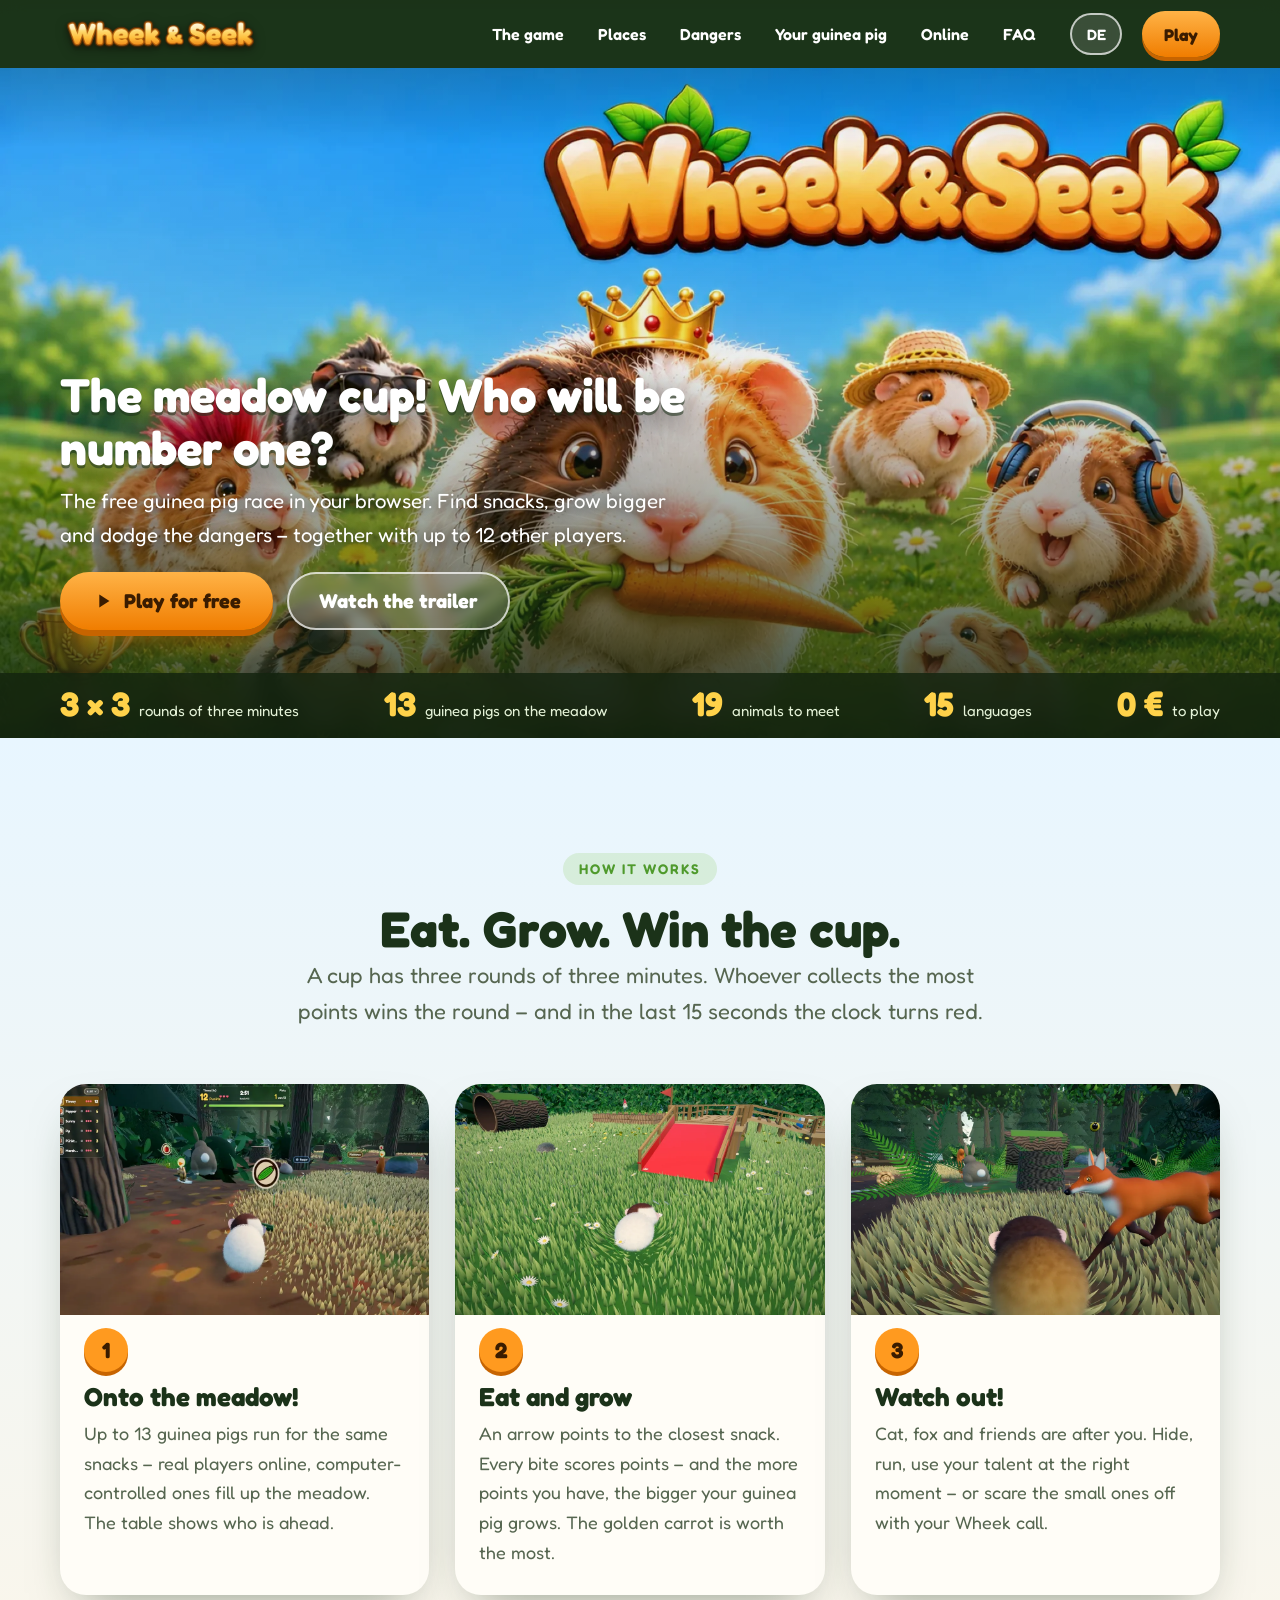
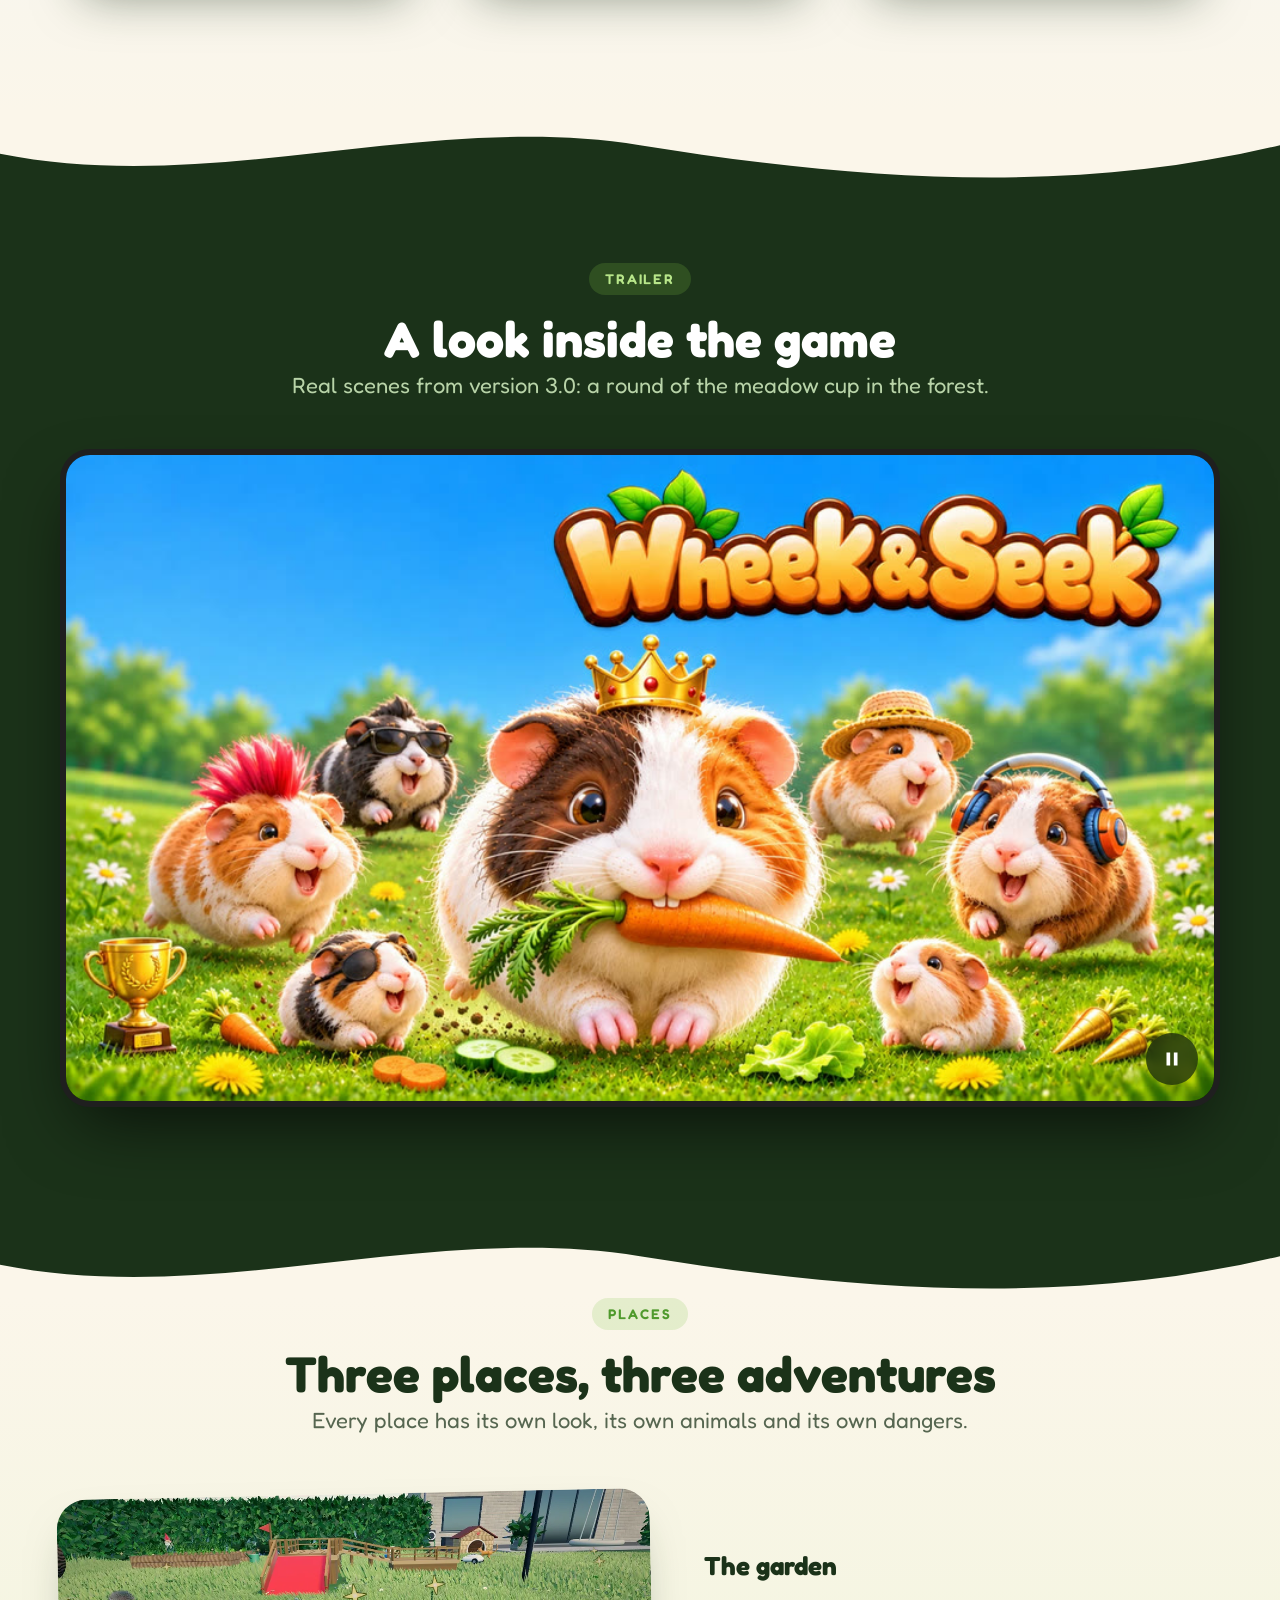
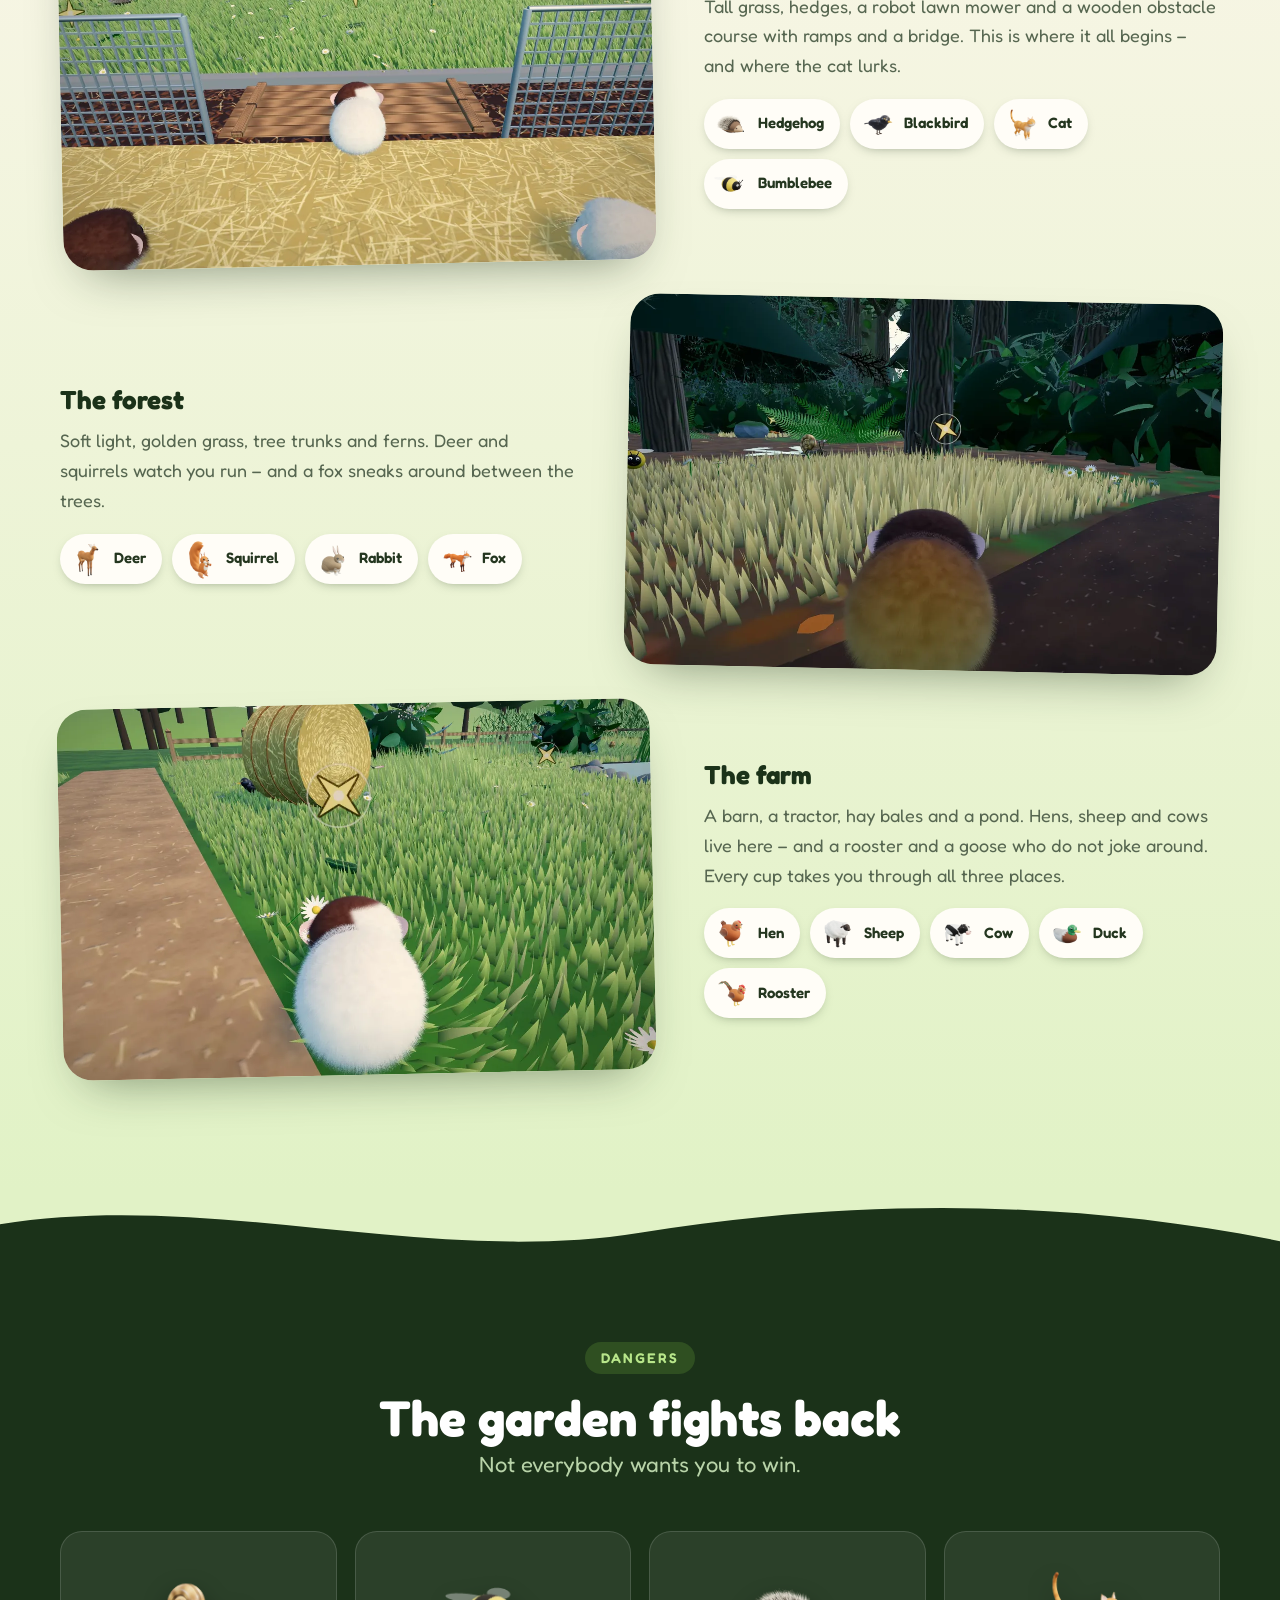
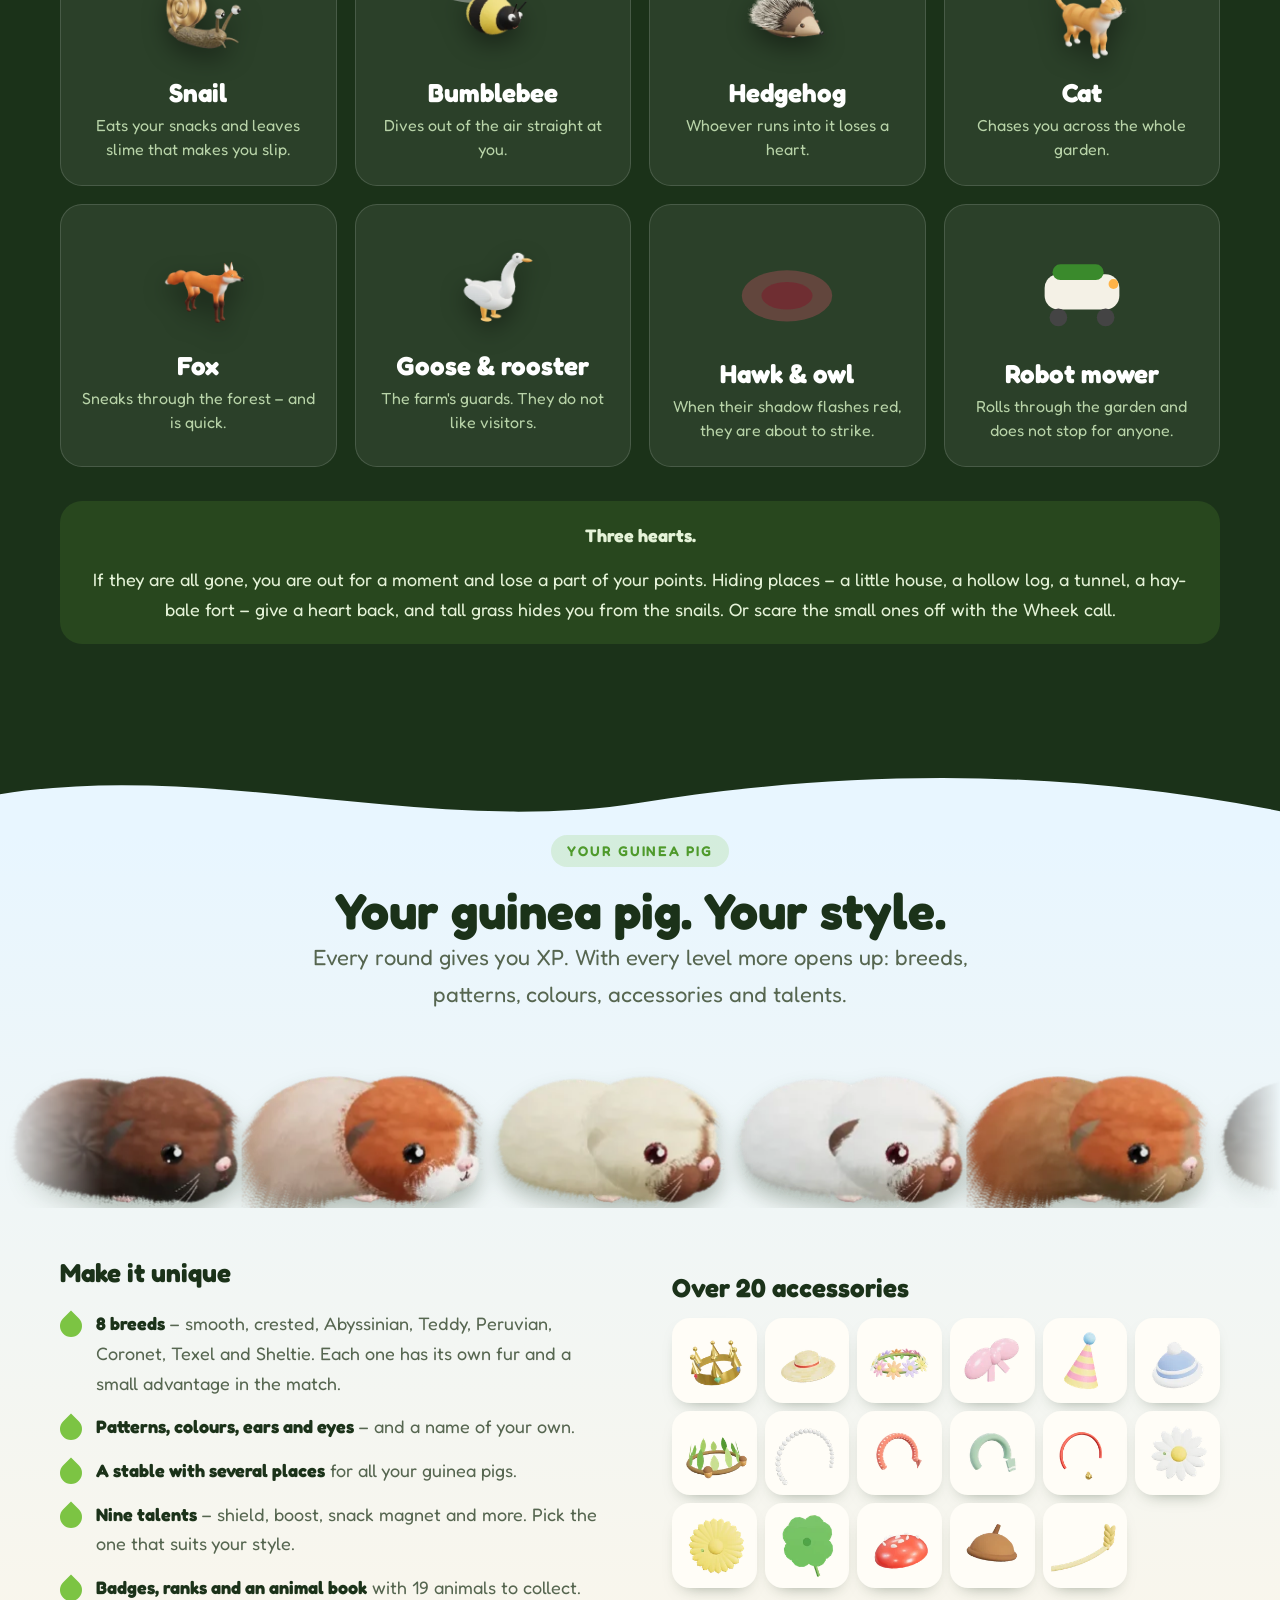
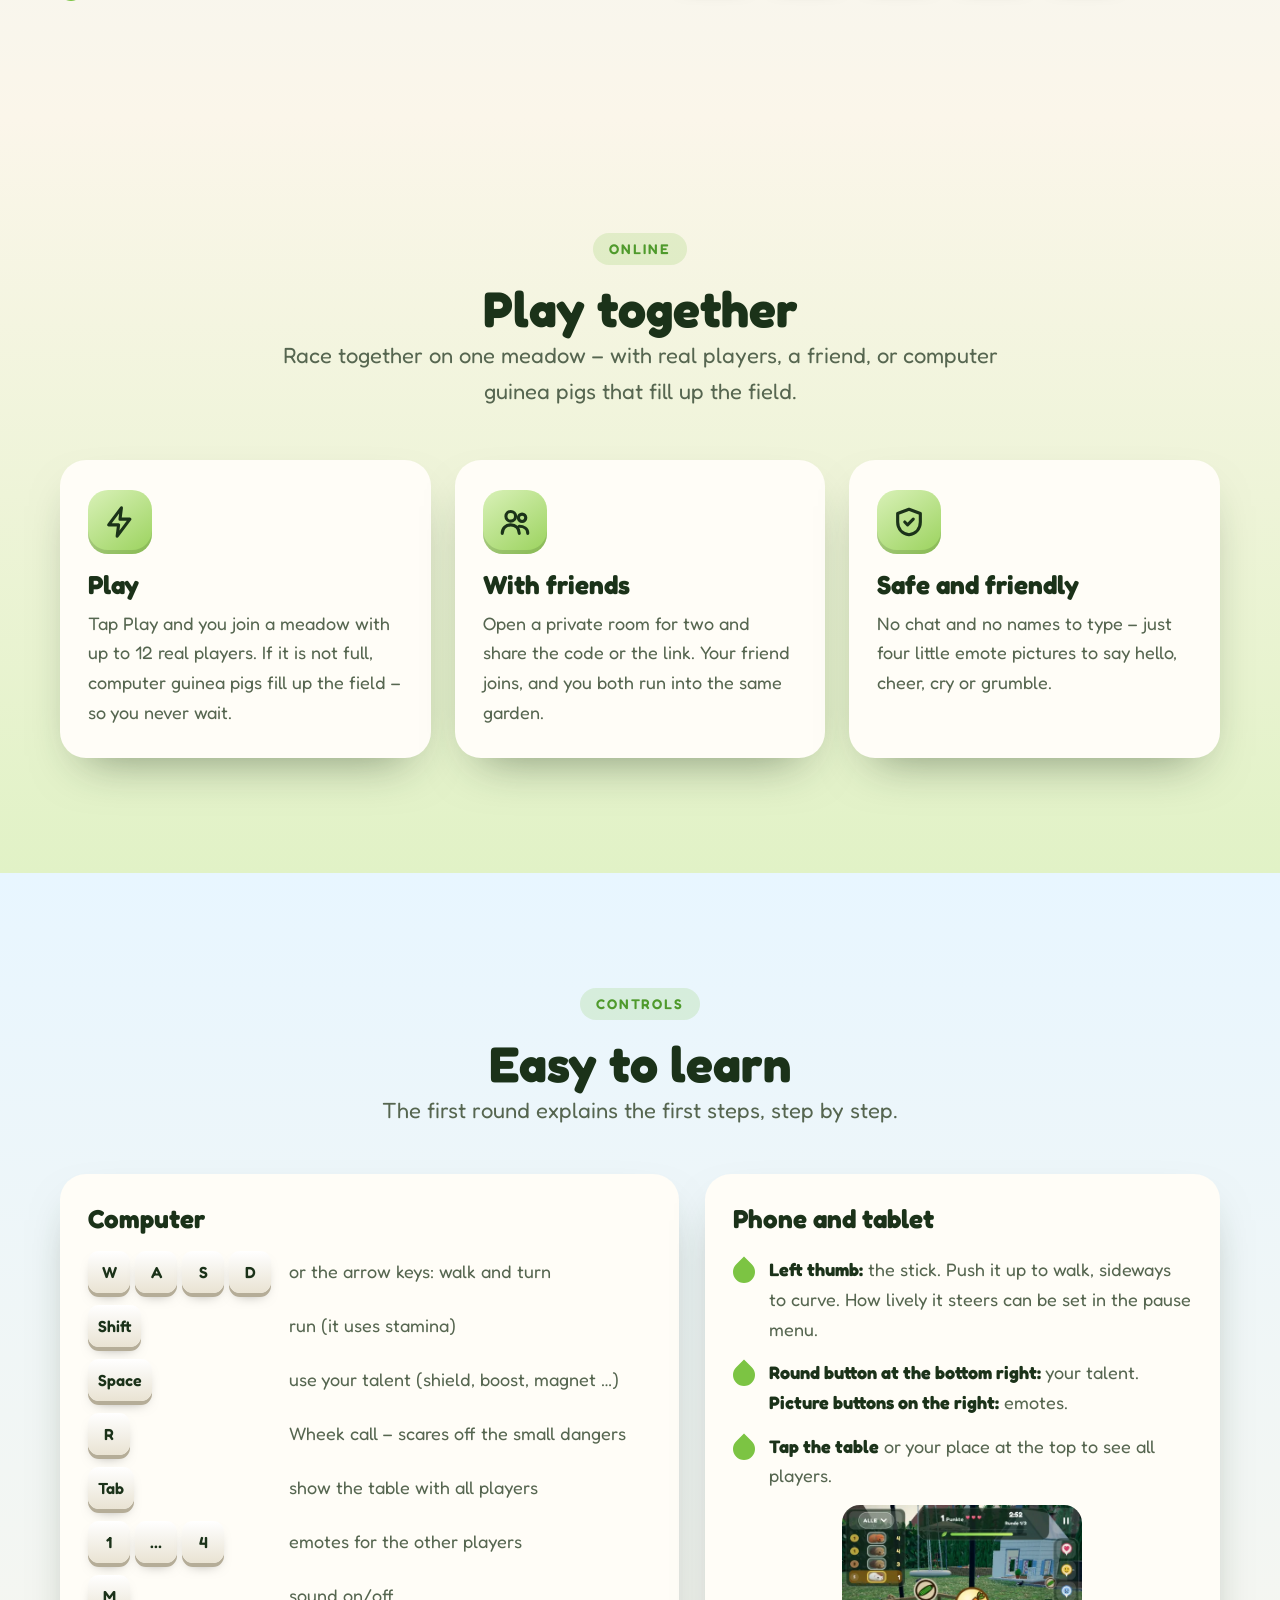
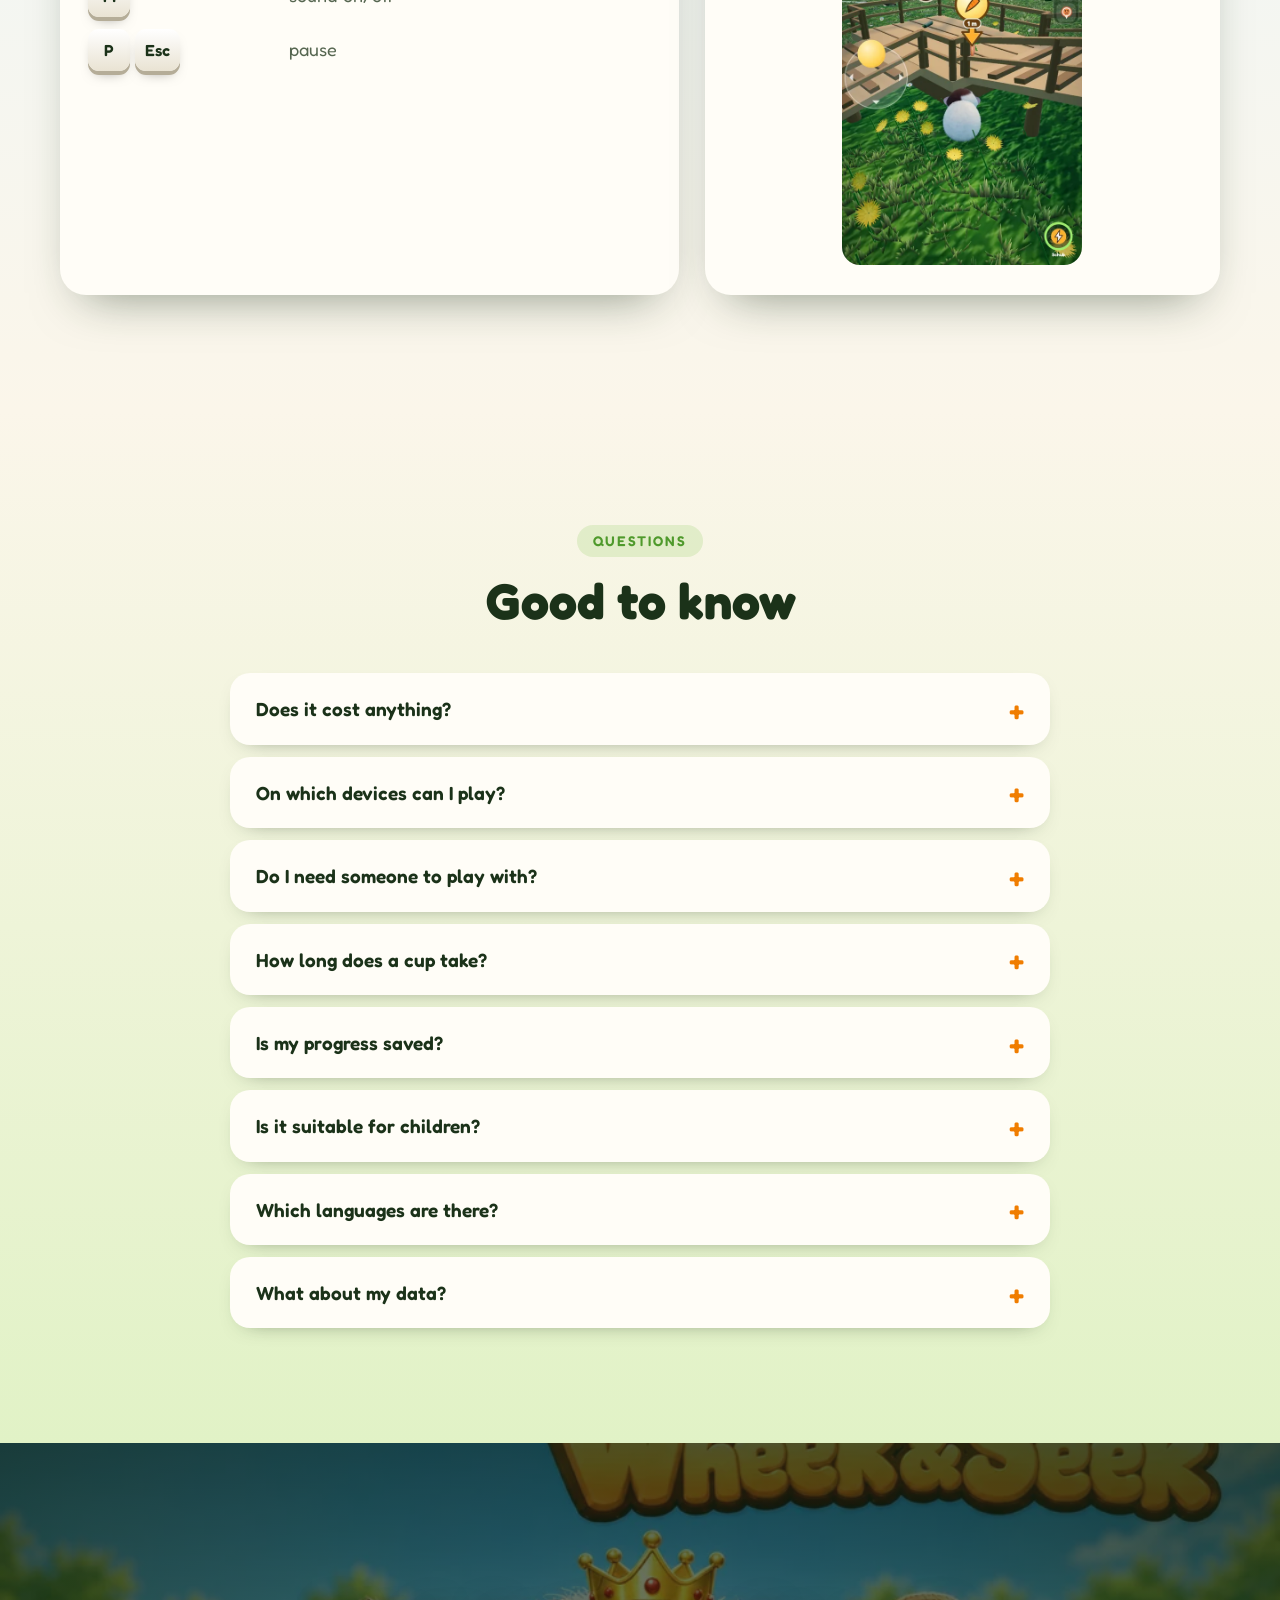
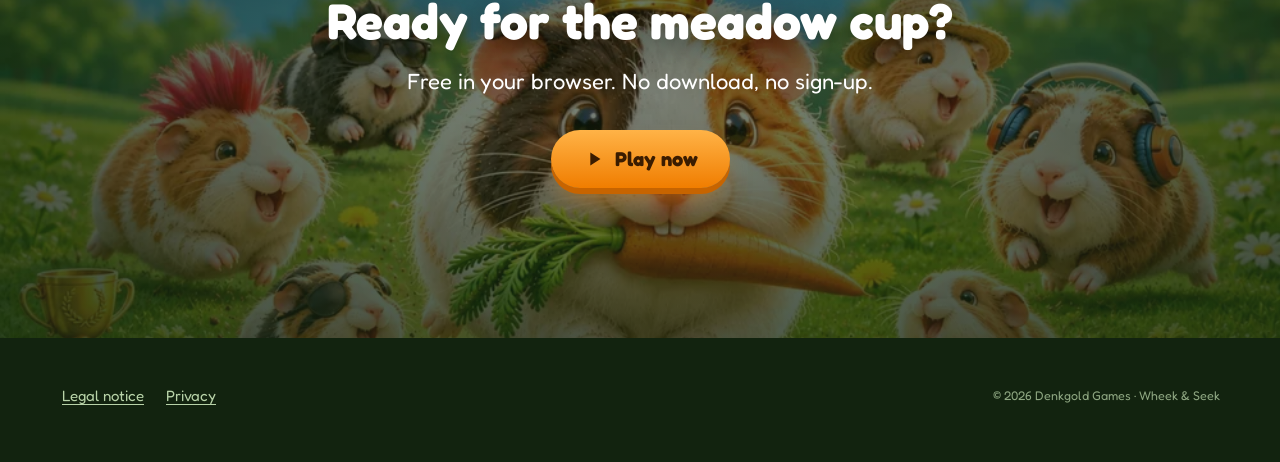
==== commit 88e630f3: "Website: Version 3.0 (Wiesen-Cup), neuer CrazyGames-Link" ====
--- a/index.html
+++ b/index.html
@@ -3,25 +3,25 @@
 <head>
 <meta charset="utf-8">
 <meta name="viewport" content="width=device-width, initial-scale=1">
-<title>Wheek &amp; Seek – das Meerschweinchen-Rennen um Futter, kostenlos im Browser</title>
-<meta name="description" content="Ausbruch! In 90 Sekunden mehr Futter finden als die anderen Meerschweinchen: schnüffeln, rennen, ausweichen. Allein, gegen Computer oder online mit Freunden. Kostenlos im Browser.">
+<title>Wheek &amp; Seek – der Wiesen-Cup für Meerschweinchen, kostenlos im Browser</title>
+<meta name="description" content="Der Wiesen-Cup: drei Runden, drei Minuten, bis zu 13 Meerschweinchen auf einer Wiese. Futter finden, wachsen, Gefahren ausweichen und Platz 1 holen. Online, mit Freunden oder gegen Computer-Tiere. Kostenlos im Browser.">
 <meta name="robots" content="index,follow">
 <meta name="theme-color" content="#1b3219">
 <link rel="canonical" href="https://wheek-and-seek.denkgold.de/">
 <link rel="icon" type="image/svg+xml" href="favicon.svg">
 <link rel="apple-touch-icon" href="img/apple-touch-icon.png">
 <meta property="og:type" content="website">
-<meta property="og:title" content="Wheek &amp; Seek – Ausbruch! Wer findet das meiste Futter?">
-<meta property="og:description" content="Das kostenlose Meerschweinchen-Rennen im Browser. 90 Sekunden, drei Orte, Online mit Freunden.">
+<meta property="og:title" content="Wheek &amp; Seek – der Wiesen-Cup: Wer wird Nummer 1?">
+<meta property="og:description" content="Das kostenlose Meerschweinchen-Rennen im Browser. Drei Runden à drei Minuten, 13 Tiere auf der Wiese, online mit anderen Spielern.">
 <meta property="og:image" content="https://wheek-and-seek.denkgold.de/img/neu/og.jpg">
 <meta property="og:url" content="https://wheek-and-seek.denkgold.de/">
 <meta name="twitter:card" content="summary_large_image">
 <link rel="preload" href="fonts/fredoka-latin-700-normal.woff2" as="font" type="font/woff2" crossorigin>
 <link rel="preload" as="image" href="img/neu/hero-quer.webp" media="(min-width:701px)" fetchpriority="high">
 <link rel="preload" as="image" href="img/neu/hero-hoch.webp" media="(max-width:700px)" fetchpriority="high">
-<link rel="stylesheet" href="style.css">
+<link rel="stylesheet" href="style.css?v=3.0.1">
 <script type="application/ld+json">
-{"@context":"https://schema.org","@type":"VideoGame","name":"Wheek & Seek","genre":["Arcade","Multiplayer"],"gamePlatform":["Web browser","Mobile browser"],"applicationCategory":"Game","operatingSystem":"Any","inLanguage":["de","en","es","pt","fr","it","pl","tr","id","vi","ru","uk","th","ar","ja"],"image":"https://wheek-and-seek.denkgold.de/img/neu/og.jpg","url":"https://wheek-and-seek.denkgold.de/","offers":{"@type":"Offer","price":"0","priceCurrency":"EUR"},"playMode":["SinglePlayer","MultiPlayer"]}
+{"@context":"https://schema.org","@type":"VideoGame","name":"Wheek & Seek","genre":["Arcade","Multiplayer","io"],"gamePlatform":["Web browser","Mobile browser"],"applicationCategory":"Game","operatingSystem":"Any","inLanguage":["de","en","es","pt","fr","it","pl","tr","id","vi","ru","uk","th","ar","ja"],"image":"https://wheek-and-seek.denkgold.de/img/neu/og.jpg","url":"https://wheek-and-seek.denkgold.de/","offers":{"@type":"Offer","price":"0","priceCurrency":"EUR"},"playMode":["SinglePlayer","MultiPlayer"],"numberOfPlayers":{"@type":"QuantitativeValue","minValue":1,"maxValue":13}}
 </script>
 </head>
 <body>
@@ -37,7 +37,7 @@
       <a href="#faq" data-en="FAQ">Fragen</a>
     </nav>
     <button class="lang" id="lang" type="button" aria-label="Deutsch / English">EN</button>
-    <a class="btn play" href="https://www.crazygames.com/game/wheek-seek-aii" rel="noopener" data-en="Play">Spielen</a>
+    <a class="btn play" href="https://www.crazygames.com/game/wheek-seek-pat" rel="noopener" data-en="Play">Spielen</a>
   </div>
 </header>
 
@@ -46,20 +46,20 @@
 <section class="hero" aria-label="Wheek &amp; Seek">
   <picture>
     <source media="(max-width:700px)" srcset="img/neu/hero-hoch.webp">
-    <img src="img/neu/hero-quer.webp" width="1920" height="1080" fetchpriority="high" alt="Zwei Meerschweinchen rennen mit einer Möhre durch den Garten, eine Katze springt hinterher, ein Sperber fliegt über ihnen" data-en-alt="Two guinea pigs race through the garden with a carrot, a cat pounces after them, a sparrowhawk flies above">
+    <img src="img/neu/hero-quer.webp" width="1920" height="1080" fetchpriority="high" alt="Ein großes Meerschweinchen mit Krone und Möhre rennt über die Wiese, sechs andere Meerschweinchen mit Hut, Sonnenbrille, Kopfhörern und Irokese rennen mit" data-en-alt="A big guinea pig with a crown and a carrot runs across the meadow, six other guinea pigs with a hat, sunglasses, headphones and a mohawk race along">
   </picture>
   <div class="leaves" id="leaves" aria-hidden="true"></div>
   <div class="wrap in">
-    <h1 data-en="Breakout! Who finds the most food?">Ausbruch! Wer findet das meiste Futter?</h1>
-    <p class="sub" data-en="The free guinea pig race in your browser. Sniff, sprint and dodge – in 90 seconds.">Das kostenlose Meerschweinchen-Rennen im Browser. Schnüffeln, rennen, ausweichen – in 90 Sekunden.</p>
+    <h1 data-en="The meadow cup! Who will be number one?">Der Wiesen-Cup! Wer wird Nummer 1?</h1>
+    <p class="sub" data-en="The free guinea pig race in your browser. Find snacks, grow bigger and dodge the dangers – together with up to 12 other players.">Das kostenlose Meerschweinchen-Rennen im Browser. Futter finden, größer werden und Gefahren ausweichen – zusammen mit bis zu 12 anderen Spielern.</p>
     <div class="cta">
-      <a class="btn" href="https://www.crazygames.com/game/wheek-seek-aii" rel="noopener"><svg viewBox="0 0 24 24" fill="currentColor" aria-hidden="true"><path d="M8 5v14l11-7z"/></svg><span data-en="Play for free">Kostenlos spielen</span></a>
+      <a class="btn" href="https://www.crazygames.com/game/wheek-seek-pat" rel="noopener"><svg viewBox="0 0 24 24" fill="currentColor" aria-hidden="true"><path d="M8 5v14l11-7z"/></svg><span data-en="Play for free">Kostenlos spielen</span></a>
       <a class="btn ghost" href="#trailer" data-en="Watch the trailer">Trailer ansehen</a>
     </div>
   </div>
   <div class="facts"><div class="wrap"><ul>
-    <li><b>90</b><span data-en="seconds a match">Sekunden pro Spiel</span></li>
-    <li><b>3</b><span data-en="places to explore">Orte zum Entdecken</span></li>
+    <li><b>3 × 3</b><span data-en="rounds of three minutes">Runden à 3 Minuten</span></li>
+    <li><b>13</b><span data-en="guinea pigs on the meadow">Meerschweinchen auf der Wiese</span></li>
     <li><b>19</b><span data-en="animals to meet">Tiere zum Treffen</span></li>
     <li><b>15</b><span data-en="languages">Sprachen</span></li>
     <li><b>0 €</b><span data-en="to play">zum Spielen</span></li>
@@ -70,26 +70,26 @@
 <section class="s sky" id="spiel">
   <div class="wrap center">
     <span class="kicker rv" data-en="How it works">So geht's</span>
-    <h2 class="rv" data-en="Sniff. Sprint. Win.">Schnüffeln. Rennen. Gewinnen.</h2>
-    <p class="lead rv" data-en="A match lasts 90 seconds. Whoever has more points at the end wins – and in the last 15 seconds everything counts double.">Ein Spiel dauert 90 Sekunden. Wer am Ende mehr Punkte hat, gewinnt – und in den letzten 15 Sekunden zählt alles doppelt.</p>
+    <h2 class="rv" data-en="Eat. Grow. Win the cup.">Fressen. Wachsen. Cup gewinnen.</h2>
+    <p class="lead rv" data-en="A cup has three rounds of three minutes. Whoever collects the most points wins the round – and in the last 15 seconds the clock turns red.">Ein Cup hat drei Runden à drei Minuten. Wer die meisten Punkte sammelt, gewinnt die Runde – und in den letzten 15 Sekunden wird die Uhr rot.</p>
     <div class="steps" style="text-align:left">
       <article class="step rv">
-        <img src="img/neu/shot-gehege.webp" width="1280" height="720" loading="lazy" alt="Vier Meerschweinchen im Gehege, von oben gesehen" data-en-alt="Four guinea pigs in the pen, seen from above">
+        <img src="img/neu/shot-cup.webp" width="1280" height="720" loading="lazy" alt="Ein Meerschweinchen im Wald, links die Tabelle mit allen Mitspielern, oben Punkte und Uhr" data-en-alt="A guinea pig in the forest, the table with all players on the left, points and clock at the top">
         <div class="b"><span class="n">1</span>
-          <h3 data-en="Breakout!">Ausbruch!</h3>
-          <p data-en="You and up to three other guinea pigs sit in the pen. The door swings open – go!">Du und bis zu drei andere Meerschweinchen sitzt im Gehege. Die Tür geht auf – los!</p></div>
+          <h3 data-en="Onto the meadow!">Ab auf die Wiese!</h3>
+          <p data-en="Up to 13 guinea pigs run for the same snacks – real players online, computer-controlled ones fill up the meadow. The table shows who is ahead.">Bis zu 13 Meerschweinchen rennen nach demselben Futter – echte Spieler online, Computer-Tiere füllen die Wiese auf. Die Tabelle zeigt, wer vorn liegt.</p></div>
       </article>
       <article class="step rv" style="--d:.12s">
         <img src="img/neu/shot-garten.webp" width="1280" height="720" loading="lazy" alt="Ein Meerschweinchen rennt durchs hohe Gras, Schnüffelsterne leuchten" data-en-alt="A guinea pig runs through tall grass, sniff stars glow">
         <div class="b"><span class="n">2</span>
-          <h3 data-en="Sniff it out">Schnüffeln</h3>
-          <p data-en="Tap your nose: food nearby glows through the grass and an arrow points to the closest snack. The bigger the snack, the more points – the golden carrot is worth the most.">Tippe auf die Nase: Futter in der Nähe leuchtet durchs Gras, ein Pfeil zeigt zum nächsten Happen. Je größer der Happen, desto mehr Punkte – die goldene Möhre bringt am meisten.</p></div>
+          <h3 data-en="Eat and grow">Fressen und wachsen</h3>
+          <p data-en="An arrow points to the closest snack. Every bite scores points – and the more points you have, the bigger your guinea pig grows. The golden carrot is worth the most.">Ein Pfeil zeigt zum nächsten Happen. Jeder Bissen bringt Punkte – und mit jedem Punkt wird dein Meerschweinchen größer. Die goldene Möhre bringt am meisten.</p></div>
       </article>
       <article class="step rv" style="--d:.24s">
         <img src="img/neu/shot-wald-fuchs.webp" width="1280" height="720" loading="lazy" alt="Ein Fuchs rennt im Wald auf ein Meerschweinchen zu" data-en-alt="A fox runs towards a guinea pig in the forest">
         <div class="b"><span class="n">3</span>
           <h3 data-en="Watch out!">Aufgepasst!</h3>
-          <p data-en="Cat, fox and friends are after you. Hide, run – or scare the small ones off with your Wheek call.">Katze, Fuchs und Co. jagen dich. Versteck dich, lauf weg – oder vertreib die Kleinen mit dem Wheek-Ruf.</p></div>
+          <p data-en="Cat, fox and friends are after you. Hide, run, use your talent at the right moment – or scare the small ones off with your Wheek call.">Katze, Fuchs und Co. jagen dich. Versteck dich, lauf weg, setze dein Talent im richtigen Moment ein – oder vertreib die Kleinen mit dem Wheek-Ruf.</p></div>
       </article>
     </div>
   </div>
@@ -101,7 +101,7 @@
   <div class="wrap center">
     <span class="kicker rv" data-en="Trailer">Trailer</span>
     <h2 class="rv" data-en="A look inside the game">Ein Blick ins Spiel</h2>
-    <p class="lead rv" data-en="Real scenes from version 2.0: the breakout, the chase and the forest.">Echte Spielszenen aus Version 2.0: der Ausbruch, die Jagd und der Wald.</p>
+    <p class="lead rv" data-en="Real scenes from version 3.0: a round of the meadow cup in the forest.">Echte Spielszenen aus Version 3.0: eine Runde des Wiesen-Cups im Wald.</p>
     <div class="vid rv">
       <video id="vid" muted loop playsinline preload="metadata" poster="img/neu/vorschau-poster.jpg" aria-label="Spielszenen aus Wheek &amp; Seek" data-en-label="Scenes from Wheek &amp; Seek"><source src="img/neu/vorschau.mp4" type="video/mp4"></video>
       <button id="vbtn" type="button" aria-label="Pause" data-en-label="Pause"><svg viewBox="0 0 24 24" fill="currentColor"><path id="vico" d="M6 5h4v14H6zM14 5h4v14h-4z"/></svg></button>
@@ -134,7 +134,7 @@
       <article class="place rv">
         <div class="pic"><img src="img/neu/shot-hof.webp" width="1280" height="720" loading="lazy" alt="Der Bauernhof mit Heuballen und Teich" data-en-alt="The farm with hay bales and a pond"></div>
         <div><h3 data-en="The farm">Der Bauernhof</h3>
-          <p data-en="A barn, a tractor, hay bales and a pond. Hens, sheep and cows live here – and a rooster and a goose who do not joke around. The farm opens when you level up.">Eine Scheune, ein Traktor, Heuballen und ein Teich. Hühner, Schafe und Kühe sind hier zu Hause – und ein Hahn und eine Gans, die keinen Spaß verstehen. Der Hof wird beim Aufsteigen freigeschaltet.</p>
+          <p data-en="A barn, a tractor, hay bales and a pond. Hens, sheep and cows live here – and a rooster and a goose who do not joke around. Every cup takes you through all three places.">Eine Scheune, ein Traktor, Heuballen und ein Teich. Hühner, Schafe und Kühe sind hier zu Hause – und ein Hahn und eine Gans, die keinen Spaß verstehen. Jeder Cup führt dich über alle drei Orte.</p>
           <div class="chips"><span class="chip"><img src="img/neu/tiere/hen.webp" alt="" width="42" height="42" loading="lazy"><span data-en="Hen">Huhn</span></span><span class="chip"><img src="img/neu/tiere/sheep.webp" alt="" width="42" height="42" loading="lazy"><span data-en="Sheep">Schaf</span></span><span class="chip"><img src="img/neu/tiere/cow.webp" alt="" width="42" height="42" loading="lazy"><span data-en="Cow">Kuh</span></span><span class="chip"><img src="img/neu/tiere/duck.webp" alt="" width="42" height="42" loading="lazy"><span data-en="Duck">Ente</span></span><span class="chip"><img src="img/neu/tiere/rooster.webp" alt="" width="42" height="42" loading="lazy"><span data-en="Rooster">Hahn</span></span></div></div>
       </article>
     </div>
@@ -160,7 +160,7 @@
     </div>
     <div class="tip rv">
       <b data-en="Three hearts.">Drei Herzen.</b>
-      <span data-en="If they are all gone, you are out for five seconds. Hiding places – a little house, a hollow log, a tunnel, a hay-bale fort – give a heart back, and tall grass hides you from the snails. Or scare the small ones off with the Wheek call.">Sind alle weg, bist du fünf Sekunden raus. Verstecke – ein Häuschen, ein hohler Baumstamm, ein Tunnel, eine Heuburg – schenken dir ein Herz zurück, und im hohen Gras sehen dich die Schnecken kaum. Oder vertreib die Kleinen mit dem Wheek-Ruf.</span>
+      <span data-en="If they are all gone, you are out for a moment and lose a part of your points. Hiding places – a little house, a hollow log, a tunnel, a hay-bale fort – give a heart back, and tall grass hides you from the snails. Or scare the small ones off with the Wheek call.">Sind alle weg, bist du kurz raus und verlierst einen Teil deiner Punkte. Verstecke – ein Häuschen, ein hohler Baumstamm, ein Tunnel, eine Heuburg – schenken dir ein Herz zurück, und im hohen Gras sehen dich die Schnecken kaum. Oder vertreib die Kleinen mit dem Wheek-Ruf.</span>
     </div>
   </div>
 </section>
@@ -171,7 +171,7 @@
   <div class="wrap center">
     <span class="kicker rv" data-en="Your guinea pig">Dein Meerschweinchen</span>
     <h2 class="rv" data-en="Your guinea pig. Your style.">Dein Meerschweinchen. Dein Stil.</h2>
-    <p class="lead rv" data-en="Every match gives you XP. With every level more opens up: breeds, patterns, colours and accessories.">Jedes Spiel bringt Erfahrungspunkte. Mit jeder Stufe wird mehr frei: Rassen, Muster, Farben und Zubehör.</p>
+    <p class="lead rv" data-en="Every round gives you XP. With every level more opens up: breeds, patterns, colours, accessories and talents.">Jede Runde bringt Erfahrungspunkte. Mit jeder Stufe wird mehr frei: Rassen, Muster, Farben, Zubehör und Talente.</p>
   </div>
   <div class="marq rv" aria-hidden="true"><div class="band"></div></div>
   <div class="wrap own">
@@ -181,11 +181,12 @@
         <li data-en="<b>8 breeds</b> – smooth, crested, Abyssinian, Teddy, Peruvian, Coronet, Texel and Sheltie. Each one has its own fur and a small advantage in the match."><b>8 Rassen</b> – Glatthaar, Schopf, Abessinier, Teddy, Peruaner, Coronet, Texel und Sheltie. Jede hat ihr eigenes Fell und einen kleinen Vorteil im Spiel.</li>
         <li data-en="<b>Patterns, colours, ears and eyes</b> – and a name of your own."><b>Muster, Farben, Ohren und Augen</b> – und ein eigener Name.</li>
         <li data-en="<b>A stable with several places</b> for all your guinea pigs.">Ein <b>Stall mit mehreren Plätzen</b> für alle deine Meerschweinchen.</li>
+        <li data-en="<b>Nine talents</b> – shield, boost, snack magnet and more. Pick the one that suits your style."><b>Neun Talente</b> – Schild, Schub, Futtermagnet und mehr. Wähle das, das zu deinem Stil passt.</li>
         <li data-en="<b>Badges, ranks and an animal book</b> with 19 animals to collect."><b>Abzeichen, Ränge und ein Tierbuch</b> mit 19 Tieren zum Sammeln.</li>
       </ul>
     </div>
     <div class="rv" style="--d:.12s">
-      <h3 data-en="17 accessories" style="margin-bottom:16px">17 Accessoires</h3>
+      <h3 data-en="Over 20 accessories" style="margin-bottom:16px">Über 20 Accessoires</h3>
       <div class="acc" id="acc" aria-hidden="true"></div>
     </div>
   </div>
@@ -196,11 +197,11 @@
   <div class="wrap center">
     <span class="kicker rv" data-en="Online">Online</span>
     <h2 class="rv" data-en="Play together">Zusammen spielen</h2>
-    <p class="lead rv" data-en="One against one – with a real player, a friend, or a computer guinea pig that steps in.">Eins gegen eins – mit einem echten Mitspieler, einem Freund oder einem Computer-Meerschweinchen, das einspringt.</p>
+    <p class="lead rv" data-en="Race together on one meadow – with real players, a friend, or computer guinea pigs that fill up the field.">Rennt gemeinsam auf einer Wiese – mit echten Spielern, einem Freund oder Computer-Meerschweinchen, die das Feld auffüllen.</p>
     <div class="on2" style="text-align:left">
-      <div class="card rv"><div class="ic"><svg viewBox="0 0 24 24" fill="none" stroke="currentColor" stroke-width="2.2" stroke-linecap="round" stroke-linejoin="round"><path d="M13 2 4 14h7l-1 8 9-12h-7z"/></svg></div><h3 data-en="Quick match">Schnellsuche</h3><p data-en="We look for a real player. If nobody shows up, a computer guinea pig steps in – so you never wait.">Wir suchen einen echten Mitspieler. Kommt niemand, springt ein Computer-Meerschweinchen ein – du wartest nie.</p></div>
-      <div class="card rv" style="--d:.12s"><div class="ic"><svg viewBox="0 0 24 24" fill="none" stroke="currentColor" stroke-width="2.2" stroke-linecap="round" stroke-linejoin="round"><circle cx="9" cy="8" r="3.4"/><circle cx="17" cy="9" r="2.6"/><path d="M3 20c0-3.6 2.7-6 6-6s6 2.4 6 6M15 15c3 0 6 1.6 6 5"/></svg></div><h3 data-en="With friends">Mit Freunden</h3><p data-en="Open a room and share the code or the link. Your friend joins, and you both run into the same garden.">Öffne einen Raum und teile Code oder Link. Dein Freund tritt bei, und ihr rennt in denselben Garten.</p></div>
-      <div class="card rv" style="--d:.24s"><div class="ic"><svg viewBox="0 0 24 24" fill="none" stroke="currentColor" stroke-width="2.2" stroke-linecap="round" stroke-linejoin="round"><path d="M12 3 4 6v6c0 5 3.4 8.2 8 9 4.6-.8 8-4 8-9V6z"/><path d="m9 12 2 2 4-4"/></svg></div><h3 data-en="Safe and friendly">Freundlich und sicher</h3><p data-en="No chat and no names to type – just four little emote pictures to say hello, cheer or cry.">Kein Chat und keine Namen zum Eintippen – nur vier kleine Bild-Reaktionen zum Grüßen, Jubeln oder Weinen.</p></div>
+      <div class="card rv"><div class="ic"><svg viewBox="0 0 24 24" fill="none" stroke="currentColor" stroke-width="2.2" stroke-linecap="round" stroke-linejoin="round"><path d="M13 2 4 14h7l-1 8 9-12h-7z"/></svg></div><h3 data-en="Play">Spielen</h3><p data-en="Tap Play and you join a meadow with up to 12 real players. If it is not full, computer guinea pigs fill up the field – so you never wait.">Tippe auf Spielen und du kommst auf eine Wiese mit bis zu 12 echten Spielern. Ist sie nicht voll, füllen Computer-Meerschweinchen auf – du wartest nie.</p></div>
+      <div class="card rv" style="--d:.12s"><div class="ic"><svg viewBox="0 0 24 24" fill="none" stroke="currentColor" stroke-width="2.2" stroke-linecap="round" stroke-linejoin="round"><circle cx="9" cy="8" r="3.4"/><circle cx="17" cy="9" r="2.6"/><path d="M3 20c0-3.6 2.7-6 6-6s6 2.4 6 6M15 15c3 0 6 1.6 6 5"/></svg></div><h3 data-en="With friends">Mit Freunden</h3><p data-en="Open a private room for two and share the code or the link. Your friend joins, and you both run into the same garden.">Öffne einen privaten Raum für zwei und teile Code oder Link. Dein Freund tritt bei, und ihr rennt in denselben Garten.</p></div>
+      <div class="card rv" style="--d:.24s"><div class="ic"><svg viewBox="0 0 24 24" fill="none" stroke="currentColor" stroke-width="2.2" stroke-linecap="round" stroke-linejoin="round"><path d="M12 3 4 6v6c0 5 3.4 8.2 8 9 4.6-.8 8-4 8-9V6z"/><path d="m9 12 2 2 4-4"/></svg></div><h3 data-en="Safe and friendly">Freundlich und sicher</h3><p data-en="No chat and no names to type – just four little emote pictures to say hello, cheer, cry or grumble.">Kein Chat und keine Namen zum Eintippen – nur vier kleine Bild-Reaktionen zum Grüßen, Jubeln, Weinen oder Schimpfen.</p></div>
     </div>
   </div>
 </section>
@@ -211,27 +212,30 @@
     <div class="center">
       <span class="kicker rv" data-en="Controls">Steuerung</span>
       <h2 class="rv" data-en="Easy to learn">Schnell gelernt</h2>
-      <p class="lead rv" data-en="The first match explains the first steps, step by step.">Das erste Spiel erklärt dir die ersten Schritte, Schritt für Schritt.</p>
+      <p class="lead rv" data-en="The first round explains the first steps, step by step.">Die erste Runde erklärt dir die ersten Schritte, Schritt für Schritt.</p>
     </div>
     <div class="ctrl">
       <div class="card rv">
         <h3 data-en="Computer">Computer</h3>
         <div class="keys">
           <span class="k"><kbd>W</kbd><kbd>A</kbd><kbd>S</kbd><kbd>D</kbd></span><span class="t" data-en="or the arrow keys: walk and turn">oder die Pfeiltasten: laufen und drehen</span>
-          <span class="k"><kbd>Shift</kbd></span><span class="t" data-en="or hold forward: run (it uses stamina)">oder Vorwärts halten: rennen (kostet Ausdauer)</span>
-          <span class="k"><kbd>Space</kbd><kbd>E</kbd></span><span class="t" data-en="sniff">schnüffeln</span>
+          <span class="k"><kbd>Shift</kbd></span><span class="t" data-en="run (it uses stamina)">rennen (kostet Ausdauer)</span>
+          <span class="k"><kbd>Space</kbd></span><span class="t" data-en="use your talent (shield, boost, magnet …)">dein Talent einsetzen (Schild, Schub, Magnet …)</span>
           <span class="k"><kbd>R</kbd></span><span class="t" data-en="Wheek call – scares off the small dangers">Wheek-Ruf – vertreibt die kleinen Gefahren</span>
-          <span class="k"><kbd>1</kbd><kbd>…</kbd><kbd>4</kbd></span><span class="t" data-en="emotes in online matches">Reaktionen im Online-Spiel</span>
+          <span class="k"><kbd>Tab</kbd></span><span class="t" data-en="show the table with all players">die Tabelle mit allen Spielern zeigen</span>
+          <span class="k"><kbd>1</kbd><kbd>…</kbd><kbd>4</kbd></span><span class="t" data-en="emotes for the other players">Reaktionen für die anderen Spieler</span>
+          <span class="k"><kbd>M</kbd></span><span class="t" data-en="sound on/off">Ton an/aus</span>
           <span class="k"><kbd>P</kbd><kbd>Esc</kbd></span><span class="t" data-en="pause">Pause</span>
         </div>
       </div>
       <div class="card rv" style="--d:.12s">
         <h3 data-en="Phone and tablet">Handy und Tablet</h3>
         <ul class="list">
-          <li data-en="<b>Left thumb:</b> the stick. Push it to walk, sideways to steer, all the way out to run."><b>Linker Daumen:</b> der Stick. Schieb ihn zum Laufen, zur Seite zum Lenken, ganz nach außen zum Rennen.</li>
-          <li data-en="<b>Other thumb:</b> swipe high on the right side to look around."><b>Anderer Daumen:</b> wisch weit oben auf der rechten Seite, um dich umzusehen.</li>
-          <li data-en="<b>Nose button:</b> sniff. <b>Round button:</b> Wheek call."><b>Nasen-Knopf:</b> schnüffeln. <b>Runder Knopf:</b> Wheek-Ruf.</li>
+          <li data-en="<b>Left thumb:</b> the stick. Push it up to walk, sideways to curve. How lively it steers can be set in the pause menu."><b>Linker Daumen:</b> der Stick. Schieb ihn nach oben zum Laufen, zur Seite für Kurven. Wie lebhaft er lenkt, stellst du im Pausenmenü ein.</li>
+          <li data-en="<b>Round button at the bottom right:</b> your talent. <b>Picture buttons on the right:</b> emotes."><b>Runder Knopf unten rechts:</b> dein Talent. <b>Bild-Knöpfe rechts:</b> Reaktionen.</li>
+          <li data-en="<b>Tap the table</b> or your place at the top to see all players."><b>Tippe auf die Tabelle</b> oder auf deinen Platz oben, um alle Spieler zu sehen.</li>
         </ul>
+        <img src="img/neu/shot-handy.webp" width="540" height="810" loading="lazy" alt="Das Spiel auf dem Handy: Stick links unten, Talent-Knopf rechts unten, Tabelle und Reaktionen" data-en-alt="The game on a phone: stick at the bottom left, talent button at the bottom right, table and emotes" style="display:block;margin:14px auto 0;width:min(240px,70%);height:auto;border-radius:18px">
       </div>
     </div>
   </div>
@@ -247,7 +251,8 @@
     <div class="faq">
       <details class="rv"><summary data-en="Does it cost anything?">Kostet das Spiel etwas?</summary><p data-en="No. Wheek &amp; Seek is free, with no purchases and no sign-up. On game portals, ads can run next to the game.">Nein. Wheek &amp; Seek ist kostenlos, ohne Käufe und ohne Anmeldung. Auf Spieleportalen kann neben dem Spiel Werbung laufen.</p></details>
       <details class="rv"><summary data-en="On which devices can I play?">Auf welchen Geräten kann ich spielen?</summary><p data-en="On computers, phones and tablets – right in the browser, no download. Phones work upright and sideways.">Auf Computer, Handy und Tablet – direkt im Browser, ohne Download. Auf dem Handy geht hoch und quer.</p></details>
-      <details class="rv"><summary data-en="Do I need someone to play with?">Brauche ich einen Mitspieler?</summary><p data-en="No. You can race one or three computer guinea pigs. Online play is optional.">Nein. Du kannst gegen ein oder drei Computer-Meerschweinchen antreten. Online ist freiwillig.</p></details>
+      <details class="rv"><summary data-en="Do I need someone to play with?">Brauche ich einen Mitspieler?</summary><p data-en="No. Computer guinea pigs fill up the meadow, so there is always a full race. Whoever is online meets real players.">Nein. Computer-Meerschweinchen füllen die Wiese auf, es gibt immer ein volles Rennen. Wer online ist, trifft echte Spieler.</p></details>
+      <details class="rv"><summary data-en="How long does a cup take?">Wie lange dauert ein Cup?</summary><p data-en="A cup has three rounds of three minutes – up to nine minutes in all. You can leave at any time through the pause menu.">Ein Cup hat drei Runden à drei Minuten – also bis zu neun Minuten. Über das Pausenmenü kannst du jederzeit aufhören.</p></details>
       <details class="rv"><summary data-en="Is my progress saved?">Wird mein Spielstand gespeichert?</summary><p data-en="Yes, automatically. On CrazyGames it follows your account to any device, elsewhere it stays in the browser of this device.">Ja, automatisch. Bei CrazyGames folgt er deinem Konto auf jedes Gerät, sonst bleibt er im Browser dieses Geräts.</p></details>
       <details class="rv"><summary data-en="Is it suitable for children?">Ist das Spiel für Kinder geeignet?</summary><p data-en="There is no violence, no chat and nothing to buy. On CrazyGames it is rated for players aged 12 and up. The cat and the fox chase you, but in a friendly cartoon way.">Es gibt keine Gewalt, keinen Chat und keine Käufe. Bei CrazyGames ist es für Spieler ab 12 eingestuft. Katze und Fuchs jagen dich, aber freundlich gezeichnet.</p></details>
       <details class="rv"><summary data-en="Which languages are there?">Welche Sprachen gibt es?</summary><p>Deutsch, English, Español, Português, Français, Italiano, Polski, Türkçe, Bahasa Indonesia, Tiếng Việt, Русский, Українська, ไทย, العربية, 日本語.</p></details>
@@ -260,9 +265,9 @@
 <section class="final">
   <img src="img/neu/hero-quer-klein.webp" width="1000" height="563" loading="lazy" alt="">
   <div class="wrap">
-    <h2 class="rv" data-en="Ready for the breakout?">Bereit zum Ausbruch?</h2>
+    <h2 class="rv" data-en="Ready for the meadow cup?">Bereit für den Wiesen-Cup?</h2>
     <p class="rv" data-en="Free in your browser. No download, no sign-up.">Kostenlos im Browser. Kein Download, keine Anmeldung.</p>
-    <a class="btn rv" href="https://www.crazygames.com/game/wheek-seek-aii" rel="noopener"><svg viewBox="0 0 24 24" fill="currentColor" aria-hidden="true"><path d="M8 5v14l11-7z"/></svg><span data-en="Play now">Jetzt spielen</span></a>
+    <a class="btn rv" href="https://www.crazygames.com/game/wheek-seek-pat" rel="noopener"><svg viewBox="0 0 24 24" fill="currentColor" aria-hidden="true"><path d="M8 5v14l11-7z"/></svg><span data-en="Play now">Jetzt spielen</span></a>
   </div>
 </section>
 </main>
@@ -273,6 +278,6 @@
     <small>© 2026 Denkgold Games · Wheek &amp; Seek</small>
   </div>
 </footer>
-<script src="site.js"></script>
+<script src="site.js?v=3.0.0"></script>
 </body>
 </html>
--- a/style.css
+++ b/style.css
@@ -186,3 +186,13 @@
 footer small{opacity:.75}
 @media(max-width:700px){.facts{position:relative;background:var(--deeper)}}
 @media(max-width:560px){.keys{grid-template-columns:1fr;gap:4px}.keys .k{margin-top:12px}.keys span.t{margin-bottom:4px}}
+
+/* ---- 3.0: the cover carries its own big logo, so the menu bar is solid from the start and the picture begins below it (nothing runs over the logo) */
+header.top{background:rgba(27,50,25,.94);backdrop-filter:blur(10px)}
+@media(min-width:701px){
+  .hero{padding-top:68px}
+  .hero picture{inset:68px 0 0 0;height:auto}
+  .hero picture img{inset:0;height:100%}
+  .hero picture img{object-position:60% 0%;filter:saturate(.95) brightness(.98) contrast(1)}
+}
+@media(max-width:700px){.hero picture img{filter:none}}
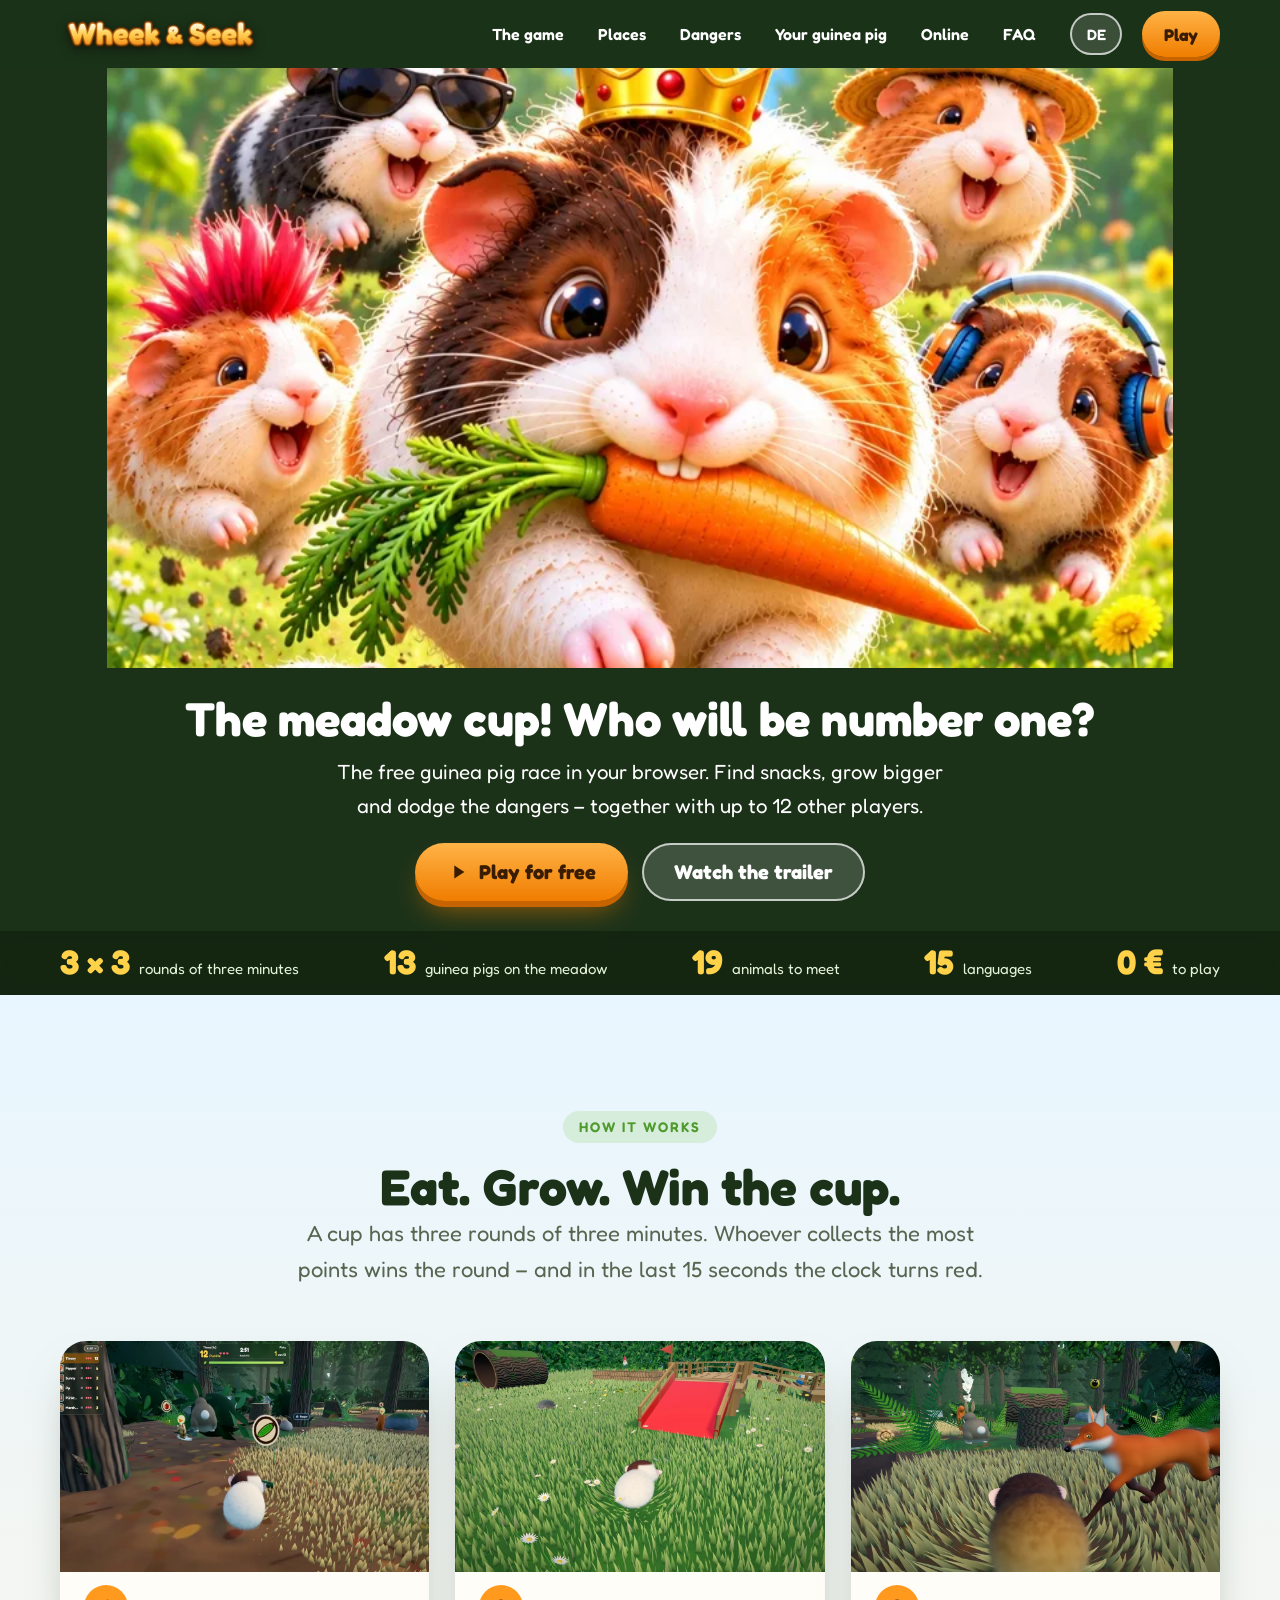
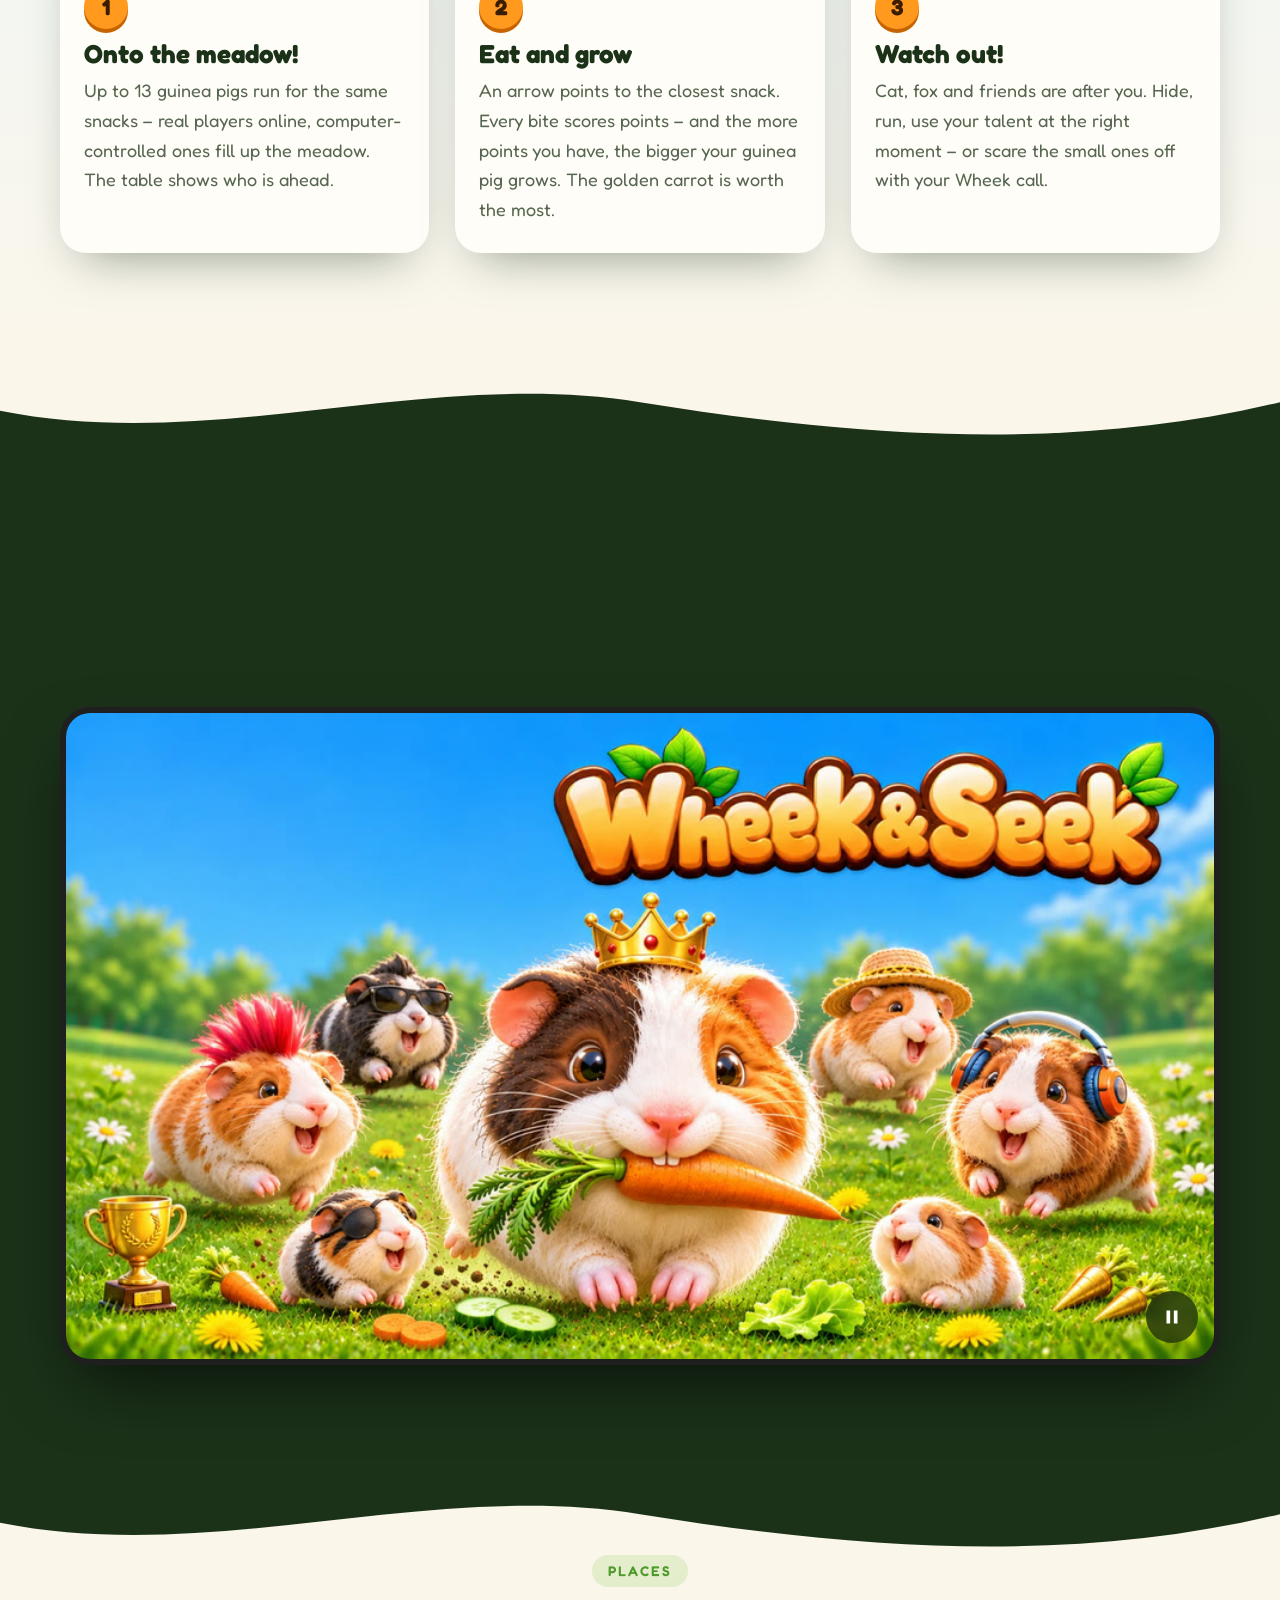
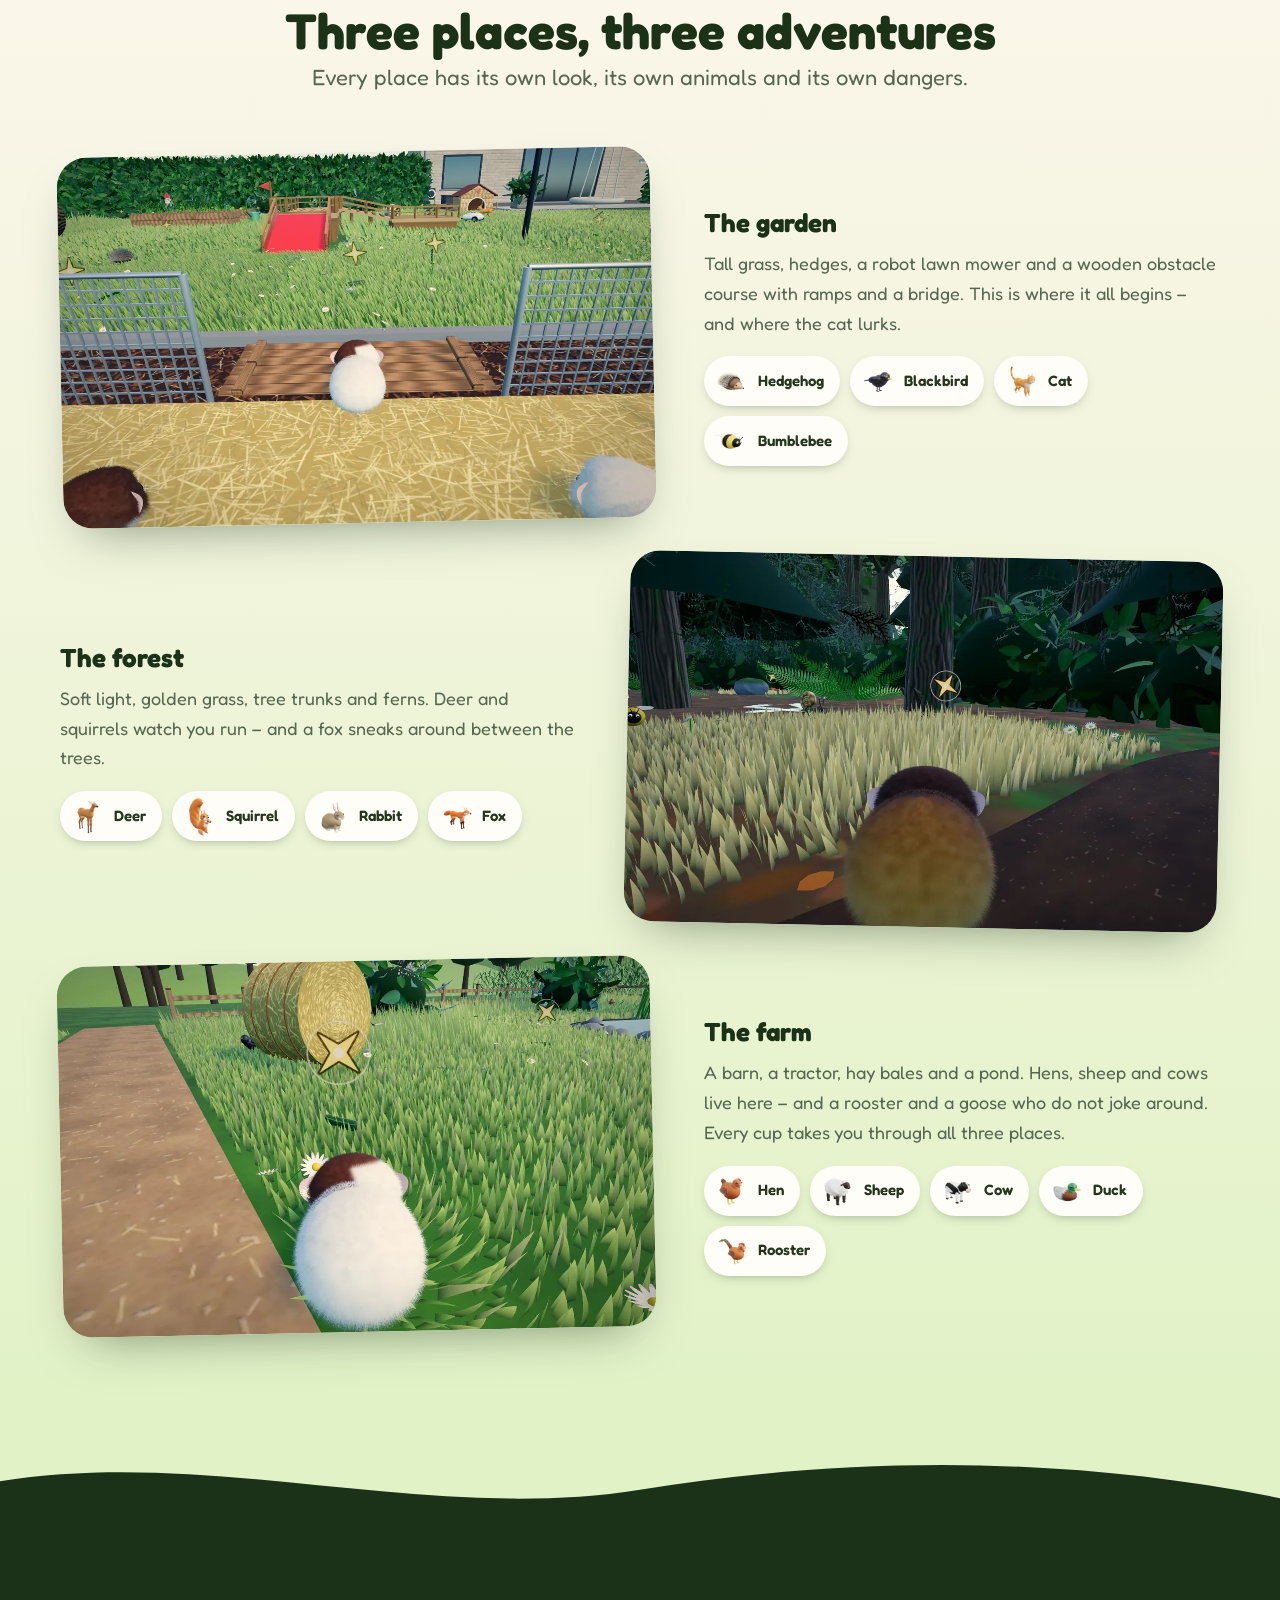
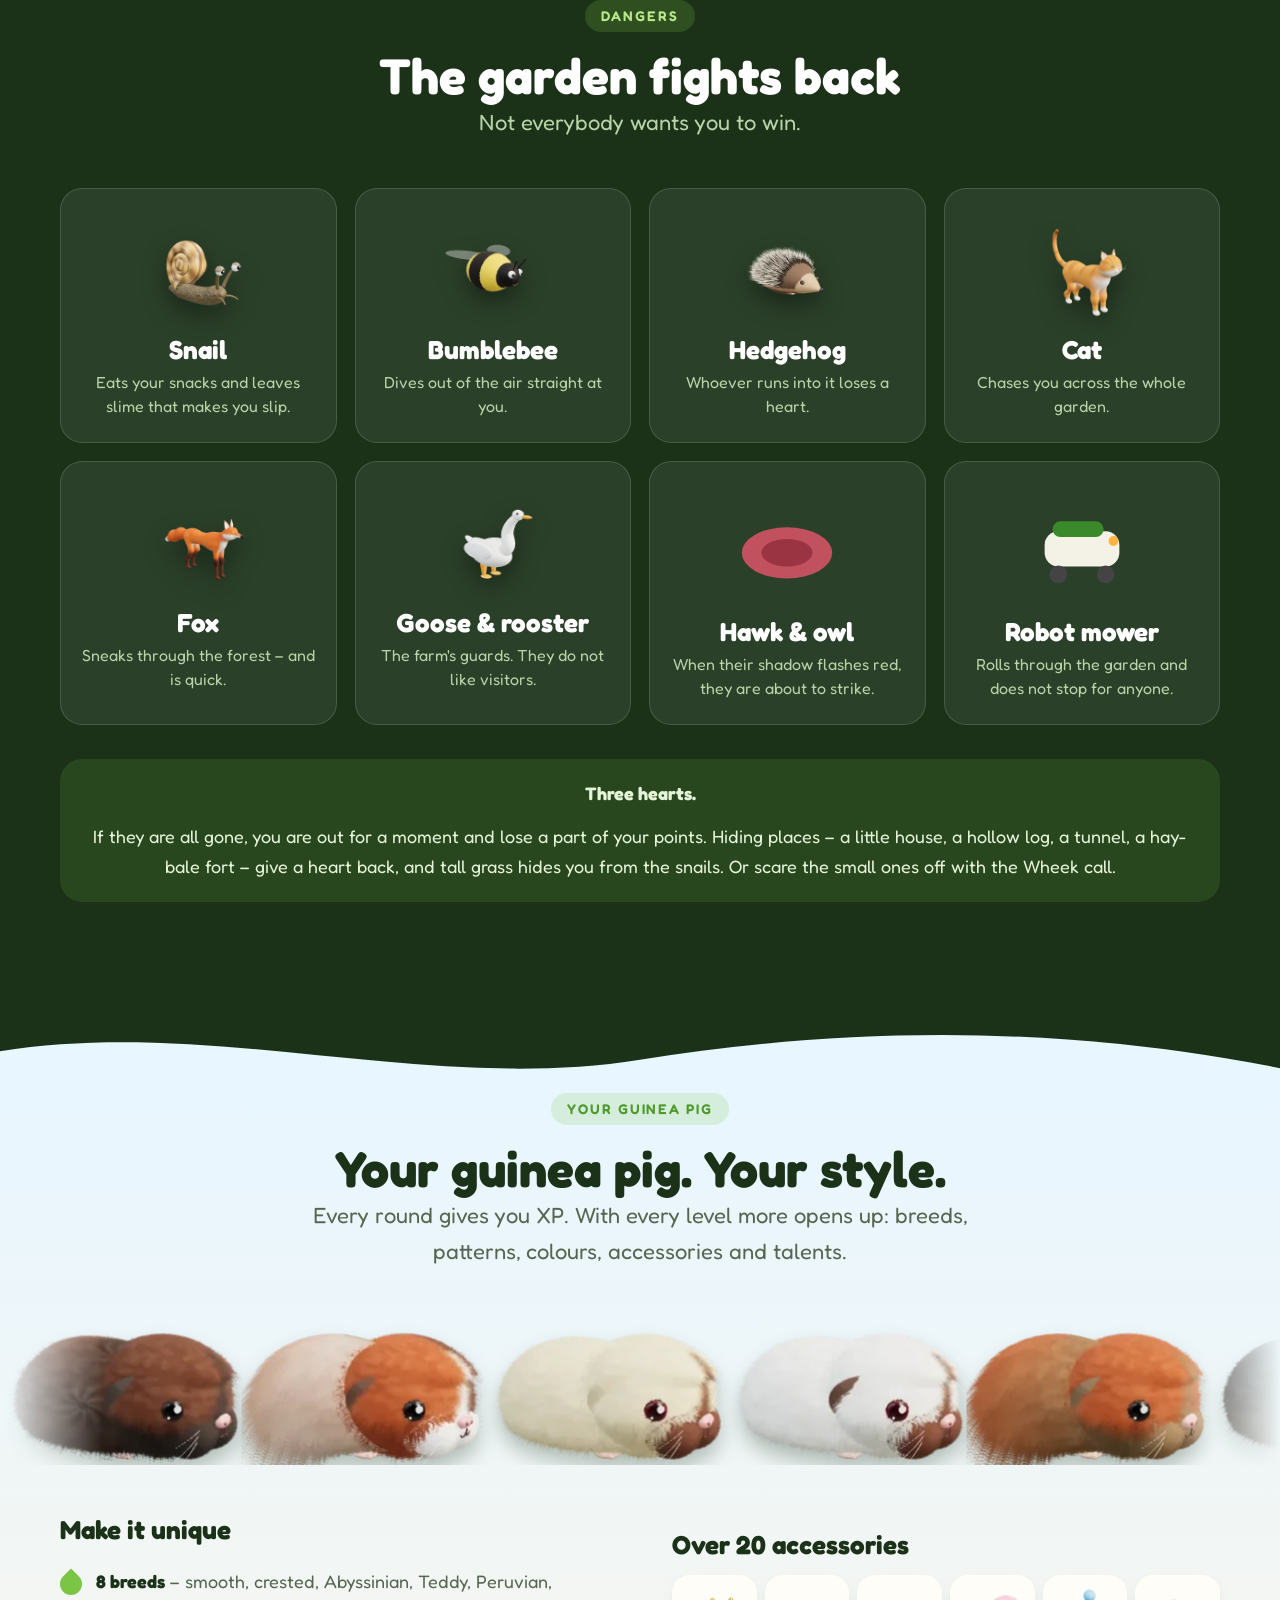
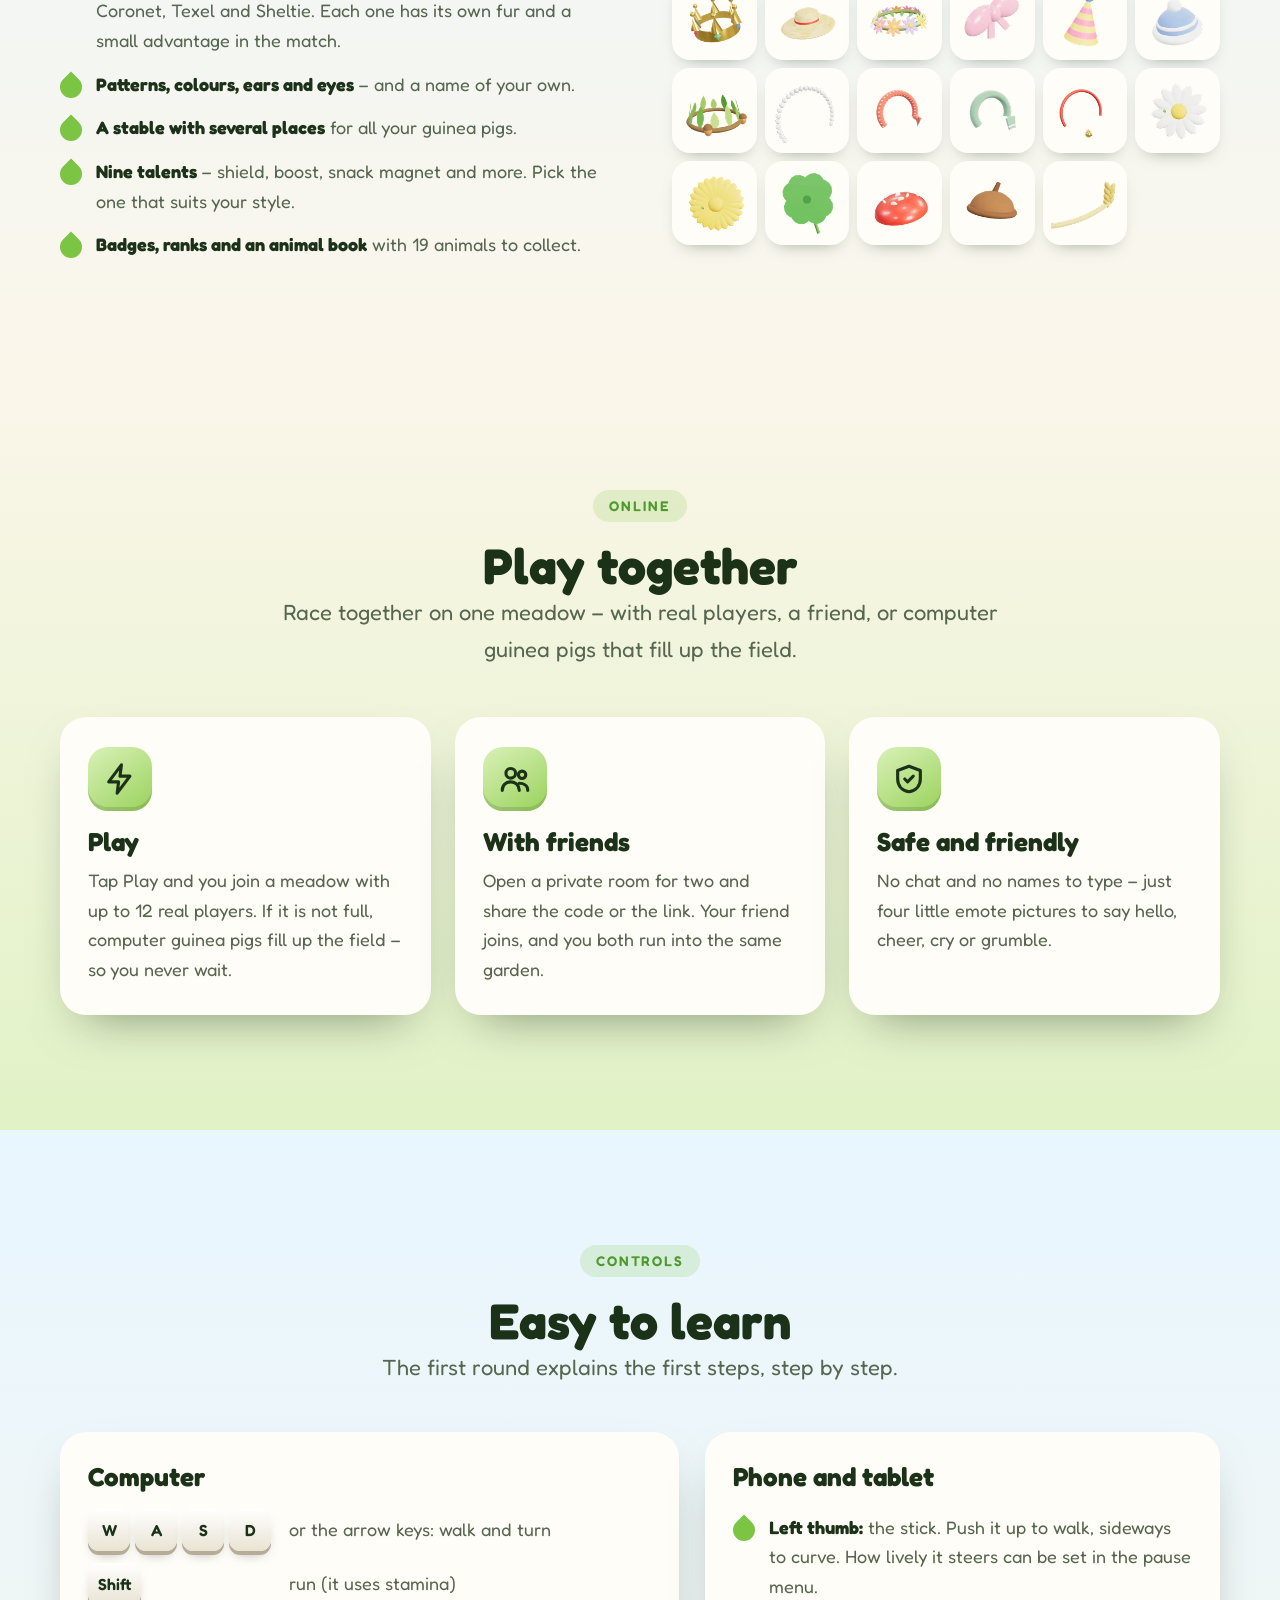
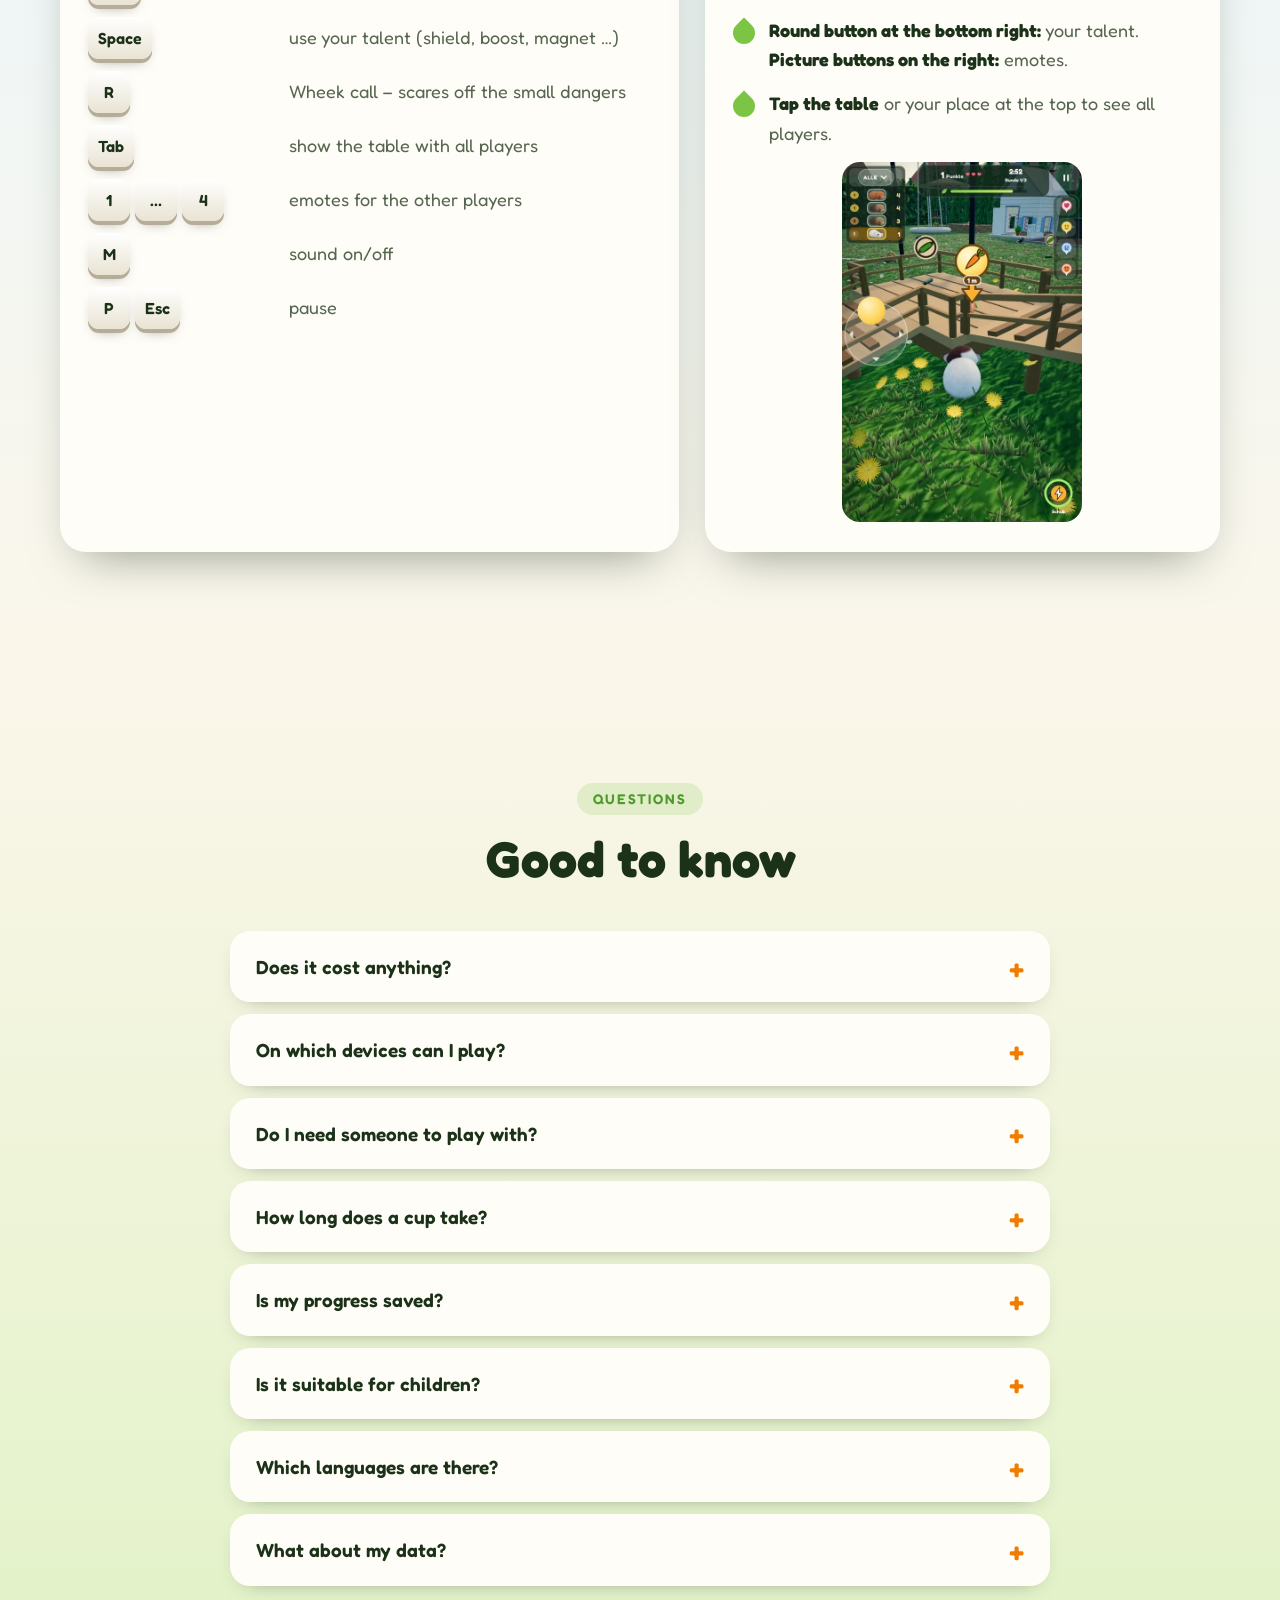
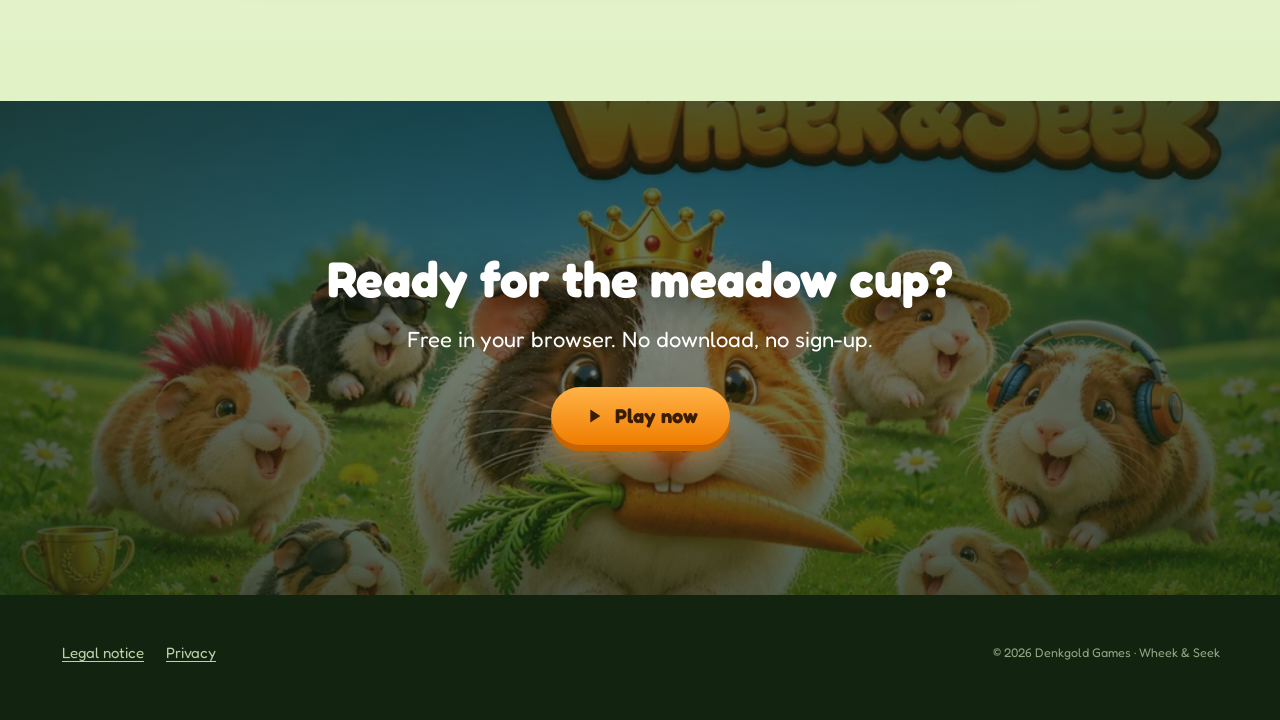
==== commit e58f1774: "Website: Titelbild skaliert mit dem Fenster, nicht mehr zu gross" ====
--- a/index.html
+++ b/index.html
@@ -19,7 +19,7 @@
 <link rel="preload" href="fonts/fredoka-latin-700-normal.woff2" as="font" type="font/woff2" crossorigin>
 <link rel="preload" as="image" href="img/neu/hero-quer.webp" media="(min-width:701px)" fetchpriority="high">
 <link rel="preload" as="image" href="img/neu/hero-hoch.webp" media="(max-width:700px)" fetchpriority="high">
-<link rel="stylesheet" href="style.css?v=3.0.1">
+<link rel="stylesheet" href="style.css?v=3.0.2">
 <script type="application/ld+json">
 {"@context":"https://schema.org","@type":"VideoGame","name":"Wheek & Seek","genre":["Arcade","Multiplayer","io"],"gamePlatform":["Web browser","Mobile browser"],"applicationCategory":"Game","operatingSystem":"Any","inLanguage":["de","en","es","pt","fr","it","pl","tr","id","vi","ru","uk","th","ar","ja"],"image":"https://wheek-and-seek.denkgold.de/img/neu/og.jpg","url":"https://wheek-and-seek.denkgold.de/","offers":{"@type":"Offer","price":"0","priceCurrency":"EUR"},"playMode":["SinglePlayer","MultiPlayer"],"numberOfPlayers":{"@type":"QuantitativeValue","minValue":1,"maxValue":13}}
 </script>
--- a/style.css
+++ b/style.css
@@ -187,12 +187,18 @@
 @media(max-width:700px){.facts{position:relative;background:var(--deeper)}}
 @media(max-width:560px){.keys{grid-template-columns:1fr;gap:4px}.keys .k{margin-top:12px}.keys span.t{margin-bottom:4px}}
 
-/* ---- 3.0: the cover carries its own big logo, so the menu bar is solid from the start and the picture begins below it (nothing runs over the logo) */
+/* ---- 3.0: the cover carries its own logo and title: the whole picture is shown (never cropped), as wide as the window allows but not taller than about
+   two thirds of it, centred; the title, the text and the buttons stand under it. Smaller or bigger window: the picture scales with it. */
 header.top{background:rgba(27,50,25,.94);backdrop-filter:blur(10px)}
 @media(min-width:701px){
-  .hero{padding-top:68px}
-  .hero picture{inset:68px 0 0 0;height:auto}
-  .hero picture img{inset:0;height:100%}
-  .hero picture img{object-position:60% 0%;filter:saturate(.95) brightness(.98) contrast(1)}
+  .hero{display:flex;flex-direction:column;align-items:center;min-height:0;padding:68px 0 0;background:var(--deep)}
+  .hero::after{display:none}
+  .hero picture{position:relative;inset:auto;display:block;width:clamp(min(100%,520px),calc((100svh - 300px) * 16 / 9),min(100%,1180px));aspect-ratio:16/9;height:auto;margin:0 auto}
+  .hero picture img{position:absolute;inset:0;width:100%;height:100%;object-fit:cover;object-position:center;filter:none;animation:none}
+  .hero .in{position:relative;width:100%;padding:24px 0 30px;text-align:center}
+  .hero h1{max-width:none;margin:0 auto;text-shadow:none}
+  .hero .sub{margin:10px auto 20px;text-shadow:none}
+  .hero .cta{justify-content:center}
+  .facts{position:relative;width:100%}
 }
 @media(max-width:700px){.hero picture img{filter:none}}
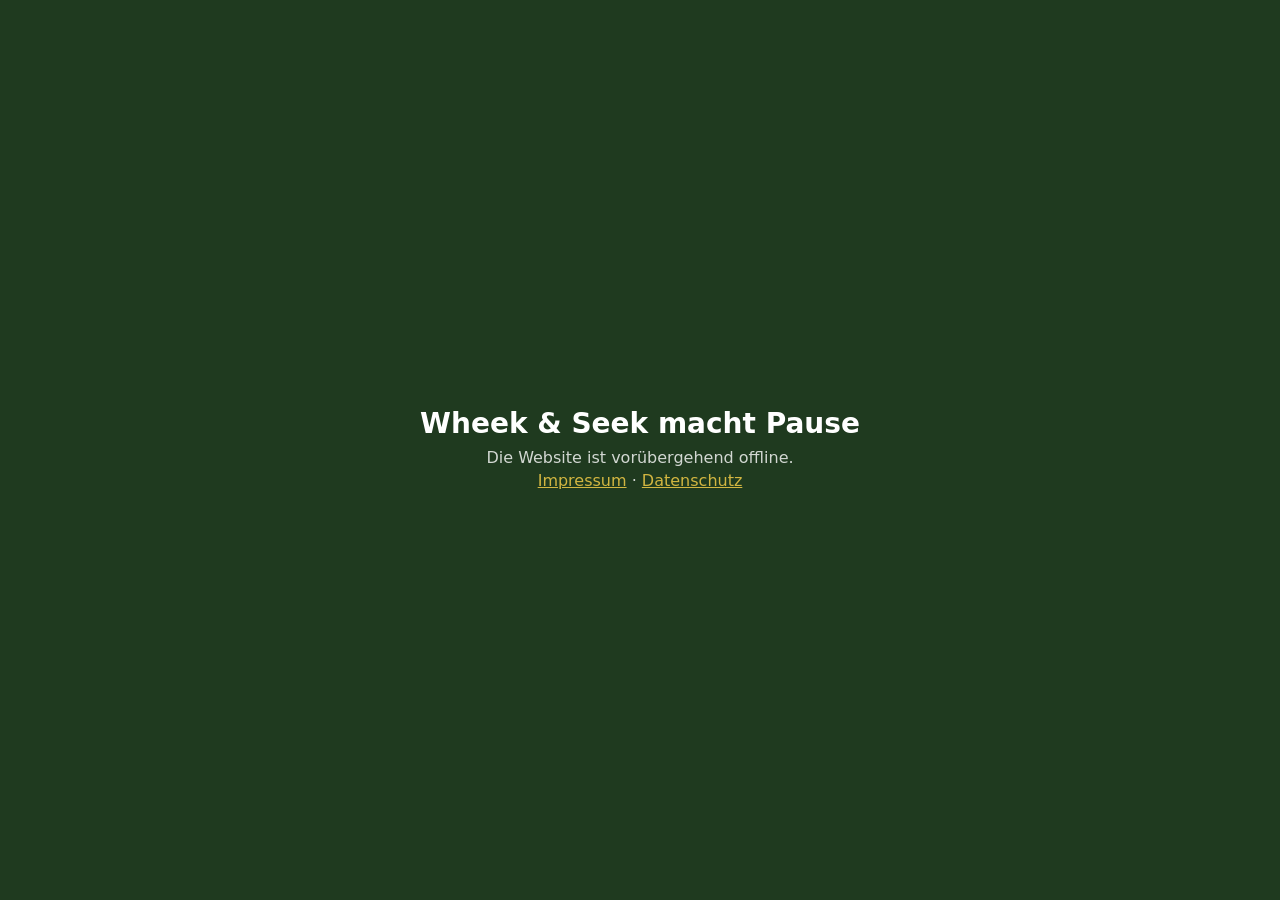
==== commit 5babeb8d: "Website auf Pause gestellt (Platzhalter)" ====
--- a/index.html
+++ b/index.html
@@ -1,283 +1,4 @@
-<!doctype html>
-<html lang="de">
-<head>
-<meta charset="utf-8">
-<meta name="viewport" content="width=device-width, initial-scale=1">
-<title>Wheek &amp; Seek – der Wiesen-Cup für Meerschweinchen, kostenlos im Browser</title>
-<meta name="description" content="Der Wiesen-Cup: drei Runden, drei Minuten, bis zu 13 Meerschweinchen auf einer Wiese. Futter finden, wachsen, Gefahren ausweichen und Platz 1 holen. Online, mit Freunden oder gegen Computer-Tiere. Kostenlos im Browser.">
-<meta name="robots" content="index,follow">
-<meta name="theme-color" content="#1b3219">
-<link rel="canonical" href="https://wheek-and-seek.denkgold.de/">
-<link rel="icon" type="image/svg+xml" href="favicon.svg">
-<link rel="apple-touch-icon" href="img/apple-touch-icon.png">
-<meta property="og:type" content="website">
-<meta property="og:title" content="Wheek &amp; Seek – der Wiesen-Cup: Wer wird Nummer 1?">
-<meta property="og:description" content="Das kostenlose Meerschweinchen-Rennen im Browser. Drei Runden à drei Minuten, 13 Tiere auf der Wiese, online mit anderen Spielern.">
-<meta property="og:image" content="https://wheek-and-seek.denkgold.de/img/neu/og.jpg">
-<meta property="og:url" content="https://wheek-and-seek.denkgold.de/">
-<meta name="twitter:card" content="summary_large_image">
-<link rel="preload" href="fonts/fredoka-latin-700-normal.woff2" as="font" type="font/woff2" crossorigin>
-<link rel="preload" as="image" href="img/neu/hero-quer.webp" media="(min-width:701px)" fetchpriority="high">
-<link rel="preload" as="image" href="img/neu/hero-hoch.webp" media="(max-width:700px)" fetchpriority="high">
-<link rel="stylesheet" href="style.css?v=3.0.2">
-<script type="application/ld+json">
-{"@context":"https://schema.org","@type":"VideoGame","name":"Wheek & Seek","genre":["Arcade","Multiplayer","io"],"gamePlatform":["Web browser","Mobile browser"],"applicationCategory":"Game","operatingSystem":"Any","inLanguage":["de","en","es","pt","fr","it","pl","tr","id","vi","ru","uk","th","ar","ja"],"image":"https://wheek-and-seek.denkgold.de/img/neu/og.jpg","url":"https://wheek-and-seek.denkgold.de/","offers":{"@type":"Offer","price":"0","priceCurrency":"EUR"},"playMode":["SinglePlayer","MultiPlayer"],"numberOfPlayers":{"@type":"QuantitativeValue","minValue":1,"maxValue":13}}
-</script>
-</head>
-<body>
-<header class="top" id="top">
-  <div class="wrap bar">
-    <a class="logo" href="#" aria-label="Wheek &amp; Seek"><img src="img/logo.webp" alt="Wheek &amp; Seek" width="200" height="44"></a>
-    <nav aria-label="Navigation">
-      <a href="#spiel" data-en="The game">Das Spiel</a>
-      <a href="#orte" data-en="Places">Orte</a>
-      <a href="#gefahren" data-en="Dangers">Gefahren</a>
-      <a href="#meeri" data-en="Your guinea pig">Dein Meeri</a>
-      <a href="#online" data-en="Online">Online</a>
-      <a href="#faq" data-en="FAQ">Fragen</a>
-    </nav>
-    <button class="lang" id="lang" type="button" aria-label="Deutsch / English">EN</button>
-    <a class="btn play" href="https://www.crazygames.com/game/wheek-seek-pat" rel="noopener" data-en="Play">Spielen</a>
-  </div>
-</header>
-
-<main>
-<!-- ================= HERO -->
-<section class="hero" aria-label="Wheek &amp; Seek">
-  <picture>
-    <source media="(max-width:700px)" srcset="img/neu/hero-hoch.webp">
-    <img src="img/neu/hero-quer.webp" width="1920" height="1080" fetchpriority="high" alt="Ein großes Meerschweinchen mit Krone und Möhre rennt über die Wiese, sechs andere Meerschweinchen mit Hut, Sonnenbrille, Kopfhörern und Irokese rennen mit" data-en-alt="A big guinea pig with a crown and a carrot runs across the meadow, six other guinea pigs with a hat, sunglasses, headphones and a mohawk race along">
-  </picture>
-  <div class="leaves" id="leaves" aria-hidden="true"></div>
-  <div class="wrap in">
-    <h1 data-en="The meadow cup! Who will be number one?">Der Wiesen-Cup! Wer wird Nummer 1?</h1>
-    <p class="sub" data-en="The free guinea pig race in your browser. Find snacks, grow bigger and dodge the dangers – together with up to 12 other players.">Das kostenlose Meerschweinchen-Rennen im Browser. Futter finden, größer werden und Gefahren ausweichen – zusammen mit bis zu 12 anderen Spielern.</p>
-    <div class="cta">
-      <a class="btn" href="https://www.crazygames.com/game/wheek-seek-pat" rel="noopener"><svg viewBox="0 0 24 24" fill="currentColor" aria-hidden="true"><path d="M8 5v14l11-7z"/></svg><span data-en="Play for free">Kostenlos spielen</span></a>
-      <a class="btn ghost" href="#trailer" data-en="Watch the trailer">Trailer ansehen</a>
-    </div>
-  </div>
-  <div class="facts"><div class="wrap"><ul>
-    <li><b>3 × 3</b><span data-en="rounds of three minutes">Runden à 3 Minuten</span></li>
-    <li><b>13</b><span data-en="guinea pigs on the meadow">Meerschweinchen auf der Wiese</span></li>
-    <li><b>19</b><span data-en="animals to meet">Tiere zum Treffen</span></li>
-    <li><b>15</b><span data-en="languages">Sprachen</span></li>
-    <li><b>0 €</b><span data-en="to play">zum Spielen</span></li>
-  </ul></div></div>
-</section>
-
-<!-- ================= SO GEHT'S -->
-<section class="s sky" id="spiel">
-  <div class="wrap center">
-    <span class="kicker rv" data-en="How it works">So geht's</span>
-    <h2 class="rv" data-en="Eat. Grow. Win the cup.">Fressen. Wachsen. Cup gewinnen.</h2>
-    <p class="lead rv" data-en="A cup has three rounds of three minutes. Whoever collects the most points wins the round – and in the last 15 seconds the clock turns red.">Ein Cup hat drei Runden à drei Minuten. Wer die meisten Punkte sammelt, gewinnt die Runde – und in den letzten 15 Sekunden wird die Uhr rot.</p>
-    <div class="steps" style="text-align:left">
-      <article class="step rv">
-        <img src="img/neu/shot-cup.webp" width="1280" height="720" loading="lazy" alt="Ein Meerschweinchen im Wald, links die Tabelle mit allen Mitspielern, oben Punkte und Uhr" data-en-alt="A guinea pig in the forest, the table with all players on the left, points and clock at the top">
-        <div class="b"><span class="n">1</span>
-          <h3 data-en="Onto the meadow!">Ab auf die Wiese!</h3>
-          <p data-en="Up to 13 guinea pigs run for the same snacks – real players online, computer-controlled ones fill up the meadow. The table shows who is ahead.">Bis zu 13 Meerschweinchen rennen nach demselben Futter – echte Spieler online, Computer-Tiere füllen die Wiese auf. Die Tabelle zeigt, wer vorn liegt.</p></div>
-      </article>
-      <article class="step rv" style="--d:.12s">
-        <img src="img/neu/shot-garten.webp" width="1280" height="720" loading="lazy" alt="Ein Meerschweinchen rennt durchs hohe Gras, Schnüffelsterne leuchten" data-en-alt="A guinea pig runs through tall grass, sniff stars glow">
-        <div class="b"><span class="n">2</span>
-          <h3 data-en="Eat and grow">Fressen und wachsen</h3>
-          <p data-en="An arrow points to the closest snack. Every bite scores points – and the more points you have, the bigger your guinea pig grows. The golden carrot is worth the most.">Ein Pfeil zeigt zum nächsten Happen. Jeder Bissen bringt Punkte – und mit jedem Punkt wird dein Meerschweinchen größer. Die goldene Möhre bringt am meisten.</p></div>
-      </article>
-      <article class="step rv" style="--d:.24s">
-        <img src="img/neu/shot-wald-fuchs.webp" width="1280" height="720" loading="lazy" alt="Ein Fuchs rennt im Wald auf ein Meerschweinchen zu" data-en-alt="A fox runs towards a guinea pig in the forest">
-        <div class="b"><span class="n">3</span>
-          <h3 data-en="Watch out!">Aufgepasst!</h3>
-          <p data-en="Cat, fox and friends are after you. Hide, run, use your talent at the right moment – or scare the small ones off with your Wheek call.">Katze, Fuchs und Co. jagen dich. Versteck dich, lauf weg, setze dein Talent im richtigen Moment ein – oder vertreib die Kleinen mit dem Wheek-Ruf.</p></div>
-      </article>
-    </div>
-  </div>
-</section>
-
-<!-- ================= TRAILER -->
-<svg class="wave" viewBox="0 0 1440 90" preserveAspectRatio="none" aria-hidden="true" style="background:#fbf6ea"><path fill="#1b3219" d="M0 50C240 100 480 0 720 40s480 60 720 0V90H0z"/></svg>
-<section class="s dark" id="trailer" style="padding-top:clamp(40px,6vw,80px)">
-  <div class="wrap center">
-    <span class="kicker rv" data-en="Trailer">Trailer</span>
-    <h2 class="rv" data-en="A look inside the game">Ein Blick ins Spiel</h2>
-    <p class="lead rv" data-en="Real scenes from version 3.0: a round of the meadow cup in the forest.">Echte Spielszenen aus Version 3.0: eine Runde des Wiesen-Cups im Wald.</p>
-    <div class="vid rv">
-      <video id="vid" muted loop playsinline preload="metadata" poster="img/neu/vorschau-poster.jpg" aria-label="Spielszenen aus Wheek &amp; Seek" data-en-label="Scenes from Wheek &amp; Seek"><source src="img/neu/vorschau.mp4" type="video/mp4"></video>
-      <button id="vbtn" type="button" aria-label="Pause" data-en-label="Pause"><svg viewBox="0 0 24 24" fill="currentColor"><path id="vico" d="M6 5h4v14H6zM14 5h4v14h-4z"/></svg></button>
-    </div>
-  </div>
-</section>
-<svg class="wave" viewBox="0 0 1440 90" preserveAspectRatio="none" aria-hidden="true" style="background:#1b3219"><path fill="#fbf6ea" d="M0 50C240 100 480 0 720 40s480 60 720 0V90H0z"/></svg>
-
-<!-- ================= ORTE -->
-<section class="s meadow" id="orte" style="padding-top:0">
-  <div class="wrap">
-    <div class="center">
-      <span class="kicker rv" data-en="Places">Orte</span>
-      <h2 class="rv" data-en="Three places, three adventures">Drei Orte, drei Abenteuer</h2>
-      <p class="lead rv" data-en="Every place has its own look, its own animals and its own dangers.">Jeder Ort hat sein eigenes Aussehen, seine eigenen Tiere und seine eigenen Gefahren.</p>
-    </div>
-    <div class="places">
-      <article class="place rv">
-        <div class="pic"><img src="img/neu/shot-ausbruch.webp" width="1280" height="720" loading="lazy" alt="Der Garten mit dem Holz-Parcours" data-en-alt="The garden with the wooden obstacle course"></div>
-        <div><h3 data-en="The garden">Der Garten</h3>
-          <p data-en="Tall grass, hedges, a robot lawn mower and a wooden obstacle course with ramps and a bridge. This is where it all begins – and where the cat lurks.">Hohes Gras, Hecken, ein Rasenroboter und ein Holz-Parcours mit Rampen und Brücke. Hier fängt alles an – und hier lauert die Katze.</p>
-          <div class="chips"><span class="chip"><img src="img/neu/tiere/hedgehog.webp" alt="" width="42" height="42" loading="lazy"><span data-en="Hedgehog">Igel</span></span><span class="chip"><img src="img/neu/tiere/blackbird.webp" alt="" width="42" height="42" loading="lazy"><span data-en="Blackbird">Amsel</span></span><span class="chip"><img src="img/neu/tiere/cat.webp" alt="" width="42" height="42" loading="lazy"><span data-en="Cat">Katze</span></span><span class="chip"><img src="img/neu/tiere/bee.webp" alt="" width="42" height="42" loading="lazy"><span data-en="Bumblebee">Hummel</span></span></div></div>
-      </article>
-      <article class="place rv">
-        <div class="pic"><img src="img/neu/shot-wald.webp" width="1280" height="720" loading="lazy" alt="Ein Waldweg mit goldenem Gras" data-en-alt="A forest path with golden grass"></div>
-        <div><h3 data-en="The forest">Der Wald</h3>
-          <p data-en="Soft light, golden grass, tree trunks and ferns. Deer and squirrels watch you run – and a fox sneaks around between the trees.">Weiches Licht, goldenes Gras, Baumstämme und Farne. Rehe und Eichhörnchen sehen dir beim Rennen zu – und zwischen den Bäumen schleicht ein Fuchs.</p>
-          <div class="chips"><span class="chip"><img src="img/neu/tiere/deer.webp" alt="" width="42" height="42" loading="lazy"><span data-en="Deer">Reh</span></span><span class="chip"><img src="img/neu/tiere/squirrel.webp" alt="" width="42" height="42" loading="lazy"><span data-en="Squirrel">Eichhörnchen</span></span><span class="chip"><img src="img/neu/tiere/rabbit.webp" alt="" width="42" height="42" loading="lazy"><span data-en="Rabbit">Hase</span></span><span class="chip"><img src="img/neu/tiere/fox.webp" alt="" width="42" height="42" loading="lazy"><span data-en="Fox">Fuchs</span></span></div></div>
-      </article>
-      <article class="place rv">
-        <div class="pic"><img src="img/neu/shot-hof.webp" width="1280" height="720" loading="lazy" alt="Der Bauernhof mit Heuballen und Teich" data-en-alt="The farm with hay bales and a pond"></div>
-        <div><h3 data-en="The farm">Der Bauernhof</h3>
-          <p data-en="A barn, a tractor, hay bales and a pond. Hens, sheep and cows live here – and a rooster and a goose who do not joke around. Every cup takes you through all three places.">Eine Scheune, ein Traktor, Heuballen und ein Teich. Hühner, Schafe und Kühe sind hier zu Hause – und ein Hahn und eine Gans, die keinen Spaß verstehen. Jeder Cup führt dich über alle drei Orte.</p>
-          <div class="chips"><span class="chip"><img src="img/neu/tiere/hen.webp" alt="" width="42" height="42" loading="lazy"><span data-en="Hen">Huhn</span></span><span class="chip"><img src="img/neu/tiere/sheep.webp" alt="" width="42" height="42" loading="lazy"><span data-en="Sheep">Schaf</span></span><span class="chip"><img src="img/neu/tiere/cow.webp" alt="" width="42" height="42" loading="lazy"><span data-en="Cow">Kuh</span></span><span class="chip"><img src="img/neu/tiere/duck.webp" alt="" width="42" height="42" loading="lazy"><span data-en="Duck">Ente</span></span><span class="chip"><img src="img/neu/tiere/rooster.webp" alt="" width="42" height="42" loading="lazy"><span data-en="Rooster">Hahn</span></span></div></div>
-      </article>
-    </div>
-  </div>
-</section>
-
-<!-- ================= GEFAHREN -->
-<svg class="wave" viewBox="0 0 1440 90" preserveAspectRatio="none" aria-hidden="true" style="background:#e1f2c6"><path fill="#1b3219" d="M0 40C240 0 480 90 720 50s480-40 720 10V90H0z"/></svg>
-<section class="s dark" id="gefahren" style="padding-top:clamp(40px,6vw,80px)">
-  <div class="wrap center">
-    <span class="kicker rv" data-en="Dangers">Gefahren</span>
-    <h2 class="rv" data-en="The garden fights back">Der Garten wehrt sich</h2>
-    <p class="lead rv" data-en="Not everybody wants you to win.">Nicht alle wollen, dass du gewinnst.</p>
-    <div class="dg">
-      <div class="dc rv"><img src="img/neu/tiere/snail.webp" alt="" width="118" height="118" loading="lazy"><h3 data-en="Snail">Schnecke</h3><p data-en="Eats your snacks and leaves slime that makes you slip.">Frisst dein Futter weg und hinterlässt Schleim, auf dem du ausrutschst.</p></div>
-      <div class="dc rv" style="--d:.06s"><img src="img/neu/tiere/bee.webp" alt="" width="118" height="118" loading="lazy"><h3 data-en="Bumblebee">Hummel</h3><p data-en="Dives out of the air straight at you.">Stürzt sich aus der Luft auf dich.</p></div>
-      <div class="dc rv" style="--d:.12s"><img src="img/neu/tiere/hedgehog.webp" alt="" width="118" height="118" loading="lazy"><h3 data-en="Hedgehog">Igel</h3><p data-en="Whoever runs into it loses a heart.">Wer hineinläuft, verliert ein Herz.</p></div>
-      <div class="dc rv" style="--d:.18s"><img src="img/neu/tiere/cat.webp" alt="" width="118" height="118" loading="lazy"><h3 data-en="Cat">Katze</h3><p data-en="Chases you across the whole garden.">Jagt dich quer durch den Garten.</p></div>
-      <div class="dc rv"><img src="img/neu/tiere/fox.webp" alt="" width="118" height="118" loading="lazy"><h3 data-en="Fox">Fuchs</h3><p data-en="Sneaks through the forest – and is quick.">Schleicht durch den Wald – und ist schnell.</p></div>
-      <div class="dc rv" style="--d:.06s"><img src="img/neu/tiere/goose.webp" alt="" width="118" height="118" loading="lazy"><h3 data-en="Goose &amp; rooster">Gans &amp; Hahn</h3><p data-en="The farm's guards. They do not like visitors.">Die Wächter des Hofs. Besuch mögen sie nicht.</p></div>
-      <div class="dc rv" style="--d:.12s"><svg viewBox="0 0 120 120" width="118" height="118" style="margin:0 auto 6px" aria-hidden="true"><ellipse cx="60" cy="70" rx="46" ry="26" fill="#e8556d" opacity=".9"><animate attributeName="opacity" values=".25;.95;.25" dur="1.1s" repeatCount="indefinite"/></ellipse><ellipse cx="60" cy="70" rx="26" ry="14" fill="#7a1d2b" opacity=".55"/></svg><h3 data-en="Hawk &amp; owl">Habicht &amp; Eule</h3><p data-en="When their shadow flashes red, they are about to strike.">Wenn ihr Schatten rot blinkt, schlagen sie gleich zu.</p></div>
-      <div class="dc rv" style="--d:.18s"><svg viewBox="0 0 120 120" width="118" height="118" style="margin:0 auto 6px" aria-hidden="true"><rect x="22" y="48" width="76" height="36" rx="14" fill="#f4f1e6"/><rect x="30" y="38" width="52" height="16" rx="8" fill="#3a8a2c"/><circle cx="36" cy="92" r="9" fill="#444"/><circle cx="84" cy="92" r="9" fill="#444"/><circle cx="92" cy="58" r="5" fill="#ffb347"/></svg><h3 data-en="Robot mower">Rasenroboter</h3><p data-en="Rolls through the garden and does not stop for anyone.">Rollt durch den Garten und hält für niemanden an.</p></div>
-    </div>
-    <div class="tip rv">
-      <b data-en="Three hearts.">Drei Herzen.</b>
-      <span data-en="If they are all gone, you are out for a moment and lose a part of your points. Hiding places – a little house, a hollow log, a tunnel, a hay-bale fort – give a heart back, and tall grass hides you from the snails. Or scare the small ones off with the Wheek call.">Sind alle weg, bist du kurz raus und verlierst einen Teil deiner Punkte. Verstecke – ein Häuschen, ein hohler Baumstamm, ein Tunnel, eine Heuburg – schenken dir ein Herz zurück, und im hohen Gras sehen dich die Schnecken kaum. Oder vertreib die Kleinen mit dem Wheek-Ruf.</span>
-    </div>
-  </div>
-</section>
-
-<!-- ================= DEIN MEERSCHWEINCHEN -->
-<svg class="wave" viewBox="0 0 1440 90" preserveAspectRatio="none" aria-hidden="true" style="background:#1b3219"><path fill="#e8f6ff" d="M0 40C240 0 480 90 720 50s480-40 720 10V90H0z"/></svg>
-<section class="s sky" id="meeri" style="padding-top:0">
-  <div class="wrap center">
-    <span class="kicker rv" data-en="Your guinea pig">Dein Meerschweinchen</span>
-    <h2 class="rv" data-en="Your guinea pig. Your style.">Dein Meerschweinchen. Dein Stil.</h2>
-    <p class="lead rv" data-en="Every round gives you XP. With every level more opens up: breeds, patterns, colours, accessories and talents.">Jede Runde bringt Erfahrungspunkte. Mit jeder Stufe wird mehr frei: Rassen, Muster, Farben, Zubehör und Talente.</p>
-  </div>
-  <div class="marq rv" aria-hidden="true"><div class="band"></div></div>
-  <div class="wrap own">
-    <div class="rv">
-      <h3 data-en="Make it unique">Mach es einzigartig</h3>
-      <ul class="list">
-        <li data-en="<b>8 breeds</b> – smooth, crested, Abyssinian, Teddy, Peruvian, Coronet, Texel and Sheltie. Each one has its own fur and a small advantage in the match."><b>8 Rassen</b> – Glatthaar, Schopf, Abessinier, Teddy, Peruaner, Coronet, Texel und Sheltie. Jede hat ihr eigenes Fell und einen kleinen Vorteil im Spiel.</li>
-        <li data-en="<b>Patterns, colours, ears and eyes</b> – and a name of your own."><b>Muster, Farben, Ohren und Augen</b> – und ein eigener Name.</li>
-        <li data-en="<b>A stable with several places</b> for all your guinea pigs.">Ein <b>Stall mit mehreren Plätzen</b> für alle deine Meerschweinchen.</li>
-        <li data-en="<b>Nine talents</b> – shield, boost, snack magnet and more. Pick the one that suits your style."><b>Neun Talente</b> – Schild, Schub, Futtermagnet und mehr. Wähle das, das zu deinem Stil passt.</li>
-        <li data-en="<b>Badges, ranks and an animal book</b> with 19 animals to collect."><b>Abzeichen, Ränge und ein Tierbuch</b> mit 19 Tieren zum Sammeln.</li>
-      </ul>
-    </div>
-    <div class="rv" style="--d:.12s">
-      <h3 data-en="Over 20 accessories" style="margin-bottom:16px">Über 20 Accessoires</h3>
-      <div class="acc" id="acc" aria-hidden="true"></div>
-    </div>
-  </div>
-</section>
-
-<!-- ================= ONLINE -->
-<section class="s meadow" id="online">
-  <div class="wrap center">
-    <span class="kicker rv" data-en="Online">Online</span>
-    <h2 class="rv" data-en="Play together">Zusammen spielen</h2>
-    <p class="lead rv" data-en="Race together on one meadow – with real players, a friend, or computer guinea pigs that fill up the field.">Rennt gemeinsam auf einer Wiese – mit echten Spielern, einem Freund oder Computer-Meerschweinchen, die das Feld auffüllen.</p>
-    <div class="on2" style="text-align:left">
-      <div class="card rv"><div class="ic"><svg viewBox="0 0 24 24" fill="none" stroke="currentColor" stroke-width="2.2" stroke-linecap="round" stroke-linejoin="round"><path d="M13 2 4 14h7l-1 8 9-12h-7z"/></svg></div><h3 data-en="Play">Spielen</h3><p data-en="Tap Play and you join a meadow with up to 12 real players. If it is not full, computer guinea pigs fill up the field – so you never wait.">Tippe auf Spielen und du kommst auf eine Wiese mit bis zu 12 echten Spielern. Ist sie nicht voll, füllen Computer-Meerschweinchen auf – du wartest nie.</p></div>
-      <div class="card rv" style="--d:.12s"><div class="ic"><svg viewBox="0 0 24 24" fill="none" stroke="currentColor" stroke-width="2.2" stroke-linecap="round" stroke-linejoin="round"><circle cx="9" cy="8" r="3.4"/><circle cx="17" cy="9" r="2.6"/><path d="M3 20c0-3.6 2.7-6 6-6s6 2.4 6 6M15 15c3 0 6 1.6 6 5"/></svg></div><h3 data-en="With friends">Mit Freunden</h3><p data-en="Open a private room for two and share the code or the link. Your friend joins, and you both run into the same garden.">Öffne einen privaten Raum für zwei und teile Code oder Link. Dein Freund tritt bei, und ihr rennt in denselben Garten.</p></div>
-      <div class="card rv" style="--d:.24s"><div class="ic"><svg viewBox="0 0 24 24" fill="none" stroke="currentColor" stroke-width="2.2" stroke-linecap="round" stroke-linejoin="round"><path d="M12 3 4 6v6c0 5 3.4 8.2 8 9 4.6-.8 8-4 8-9V6z"/><path d="m9 12 2 2 4-4"/></svg></div><h3 data-en="Safe and friendly">Freundlich und sicher</h3><p data-en="No chat and no names to type – just four little emote pictures to say hello, cheer, cry or grumble.">Kein Chat und keine Namen zum Eintippen – nur vier kleine Bild-Reaktionen zum Grüßen, Jubeln, Weinen oder Schimpfen.</p></div>
-    </div>
-  </div>
-</section>
-
-<!-- ================= STEUERUNG -->
-<section class="s sky" id="steuerung">
-  <div class="wrap">
-    <div class="center">
-      <span class="kicker rv" data-en="Controls">Steuerung</span>
-      <h2 class="rv" data-en="Easy to learn">Schnell gelernt</h2>
-      <p class="lead rv" data-en="The first round explains the first steps, step by step.">Die erste Runde erklärt dir die ersten Schritte, Schritt für Schritt.</p>
-    </div>
-    <div class="ctrl">
-      <div class="card rv">
-        <h3 data-en="Computer">Computer</h3>
-        <div class="keys">
-          <span class="k"><kbd>W</kbd><kbd>A</kbd><kbd>S</kbd><kbd>D</kbd></span><span class="t" data-en="or the arrow keys: walk and turn">oder die Pfeiltasten: laufen und drehen</span>
-          <span class="k"><kbd>Shift</kbd></span><span class="t" data-en="run (it uses stamina)">rennen (kostet Ausdauer)</span>
-          <span class="k"><kbd>Space</kbd></span><span class="t" data-en="use your talent (shield, boost, magnet …)">dein Talent einsetzen (Schild, Schub, Magnet …)</span>
-          <span class="k"><kbd>R</kbd></span><span class="t" data-en="Wheek call – scares off the small dangers">Wheek-Ruf – vertreibt die kleinen Gefahren</span>
-          <span class="k"><kbd>Tab</kbd></span><span class="t" data-en="show the table with all players">die Tabelle mit allen Spielern zeigen</span>
-          <span class="k"><kbd>1</kbd><kbd>…</kbd><kbd>4</kbd></span><span class="t" data-en="emotes for the other players">Reaktionen für die anderen Spieler</span>
-          <span class="k"><kbd>M</kbd></span><span class="t" data-en="sound on/off">Ton an/aus</span>
-          <span class="k"><kbd>P</kbd><kbd>Esc</kbd></span><span class="t" data-en="pause">Pause</span>
-        </div>
-      </div>
-      <div class="card rv" style="--d:.12s">
-        <h3 data-en="Phone and tablet">Handy und Tablet</h3>
-        <ul class="list">
-          <li data-en="<b>Left thumb:</b> the stick. Push it up to walk, sideways to curve. How lively it steers can be set in the pause menu."><b>Linker Daumen:</b> der Stick. Schieb ihn nach oben zum Laufen, zur Seite für Kurven. Wie lebhaft er lenkt, stellst du im Pausenmenü ein.</li>
-          <li data-en="<b>Round button at the bottom right:</b> your talent. <b>Picture buttons on the right:</b> emotes."><b>Runder Knopf unten rechts:</b> dein Talent. <b>Bild-Knöpfe rechts:</b> Reaktionen.</li>
-          <li data-en="<b>Tap the table</b> or your place at the top to see all players."><b>Tippe auf die Tabelle</b> oder auf deinen Platz oben, um alle Spieler zu sehen.</li>
-        </ul>
-        <img src="img/neu/shot-handy.webp" width="540" height="810" loading="lazy" alt="Das Spiel auf dem Handy: Stick links unten, Talent-Knopf rechts unten, Tabelle und Reaktionen" data-en-alt="The game on a phone: stick at the bottom left, talent button at the bottom right, table and emotes" style="display:block;margin:14px auto 0;width:min(240px,70%);height:auto;border-radius:18px">
-      </div>
-    </div>
-  </div>
-</section>
-
-<!-- ================= FAQ -->
-<section class="s meadow" id="faq">
-  <div class="wrap">
-    <div class="center">
-      <span class="kicker rv" data-en="Questions">Fragen</span>
-      <h2 class="rv" data-en="Good to know">Gut zu wissen</h2>
-    </div>
-    <div class="faq">
-      <details class="rv"><summary data-en="Does it cost anything?">Kostet das Spiel etwas?</summary><p data-en="No. Wheek &amp; Seek is free, with no purchases and no sign-up. On game portals, ads can run next to the game.">Nein. Wheek &amp; Seek ist kostenlos, ohne Käufe und ohne Anmeldung. Auf Spieleportalen kann neben dem Spiel Werbung laufen.</p></details>
-      <details class="rv"><summary data-en="On which devices can I play?">Auf welchen Geräten kann ich spielen?</summary><p data-en="On computers, phones and tablets – right in the browser, no download. Phones work upright and sideways.">Auf Computer, Handy und Tablet – direkt im Browser, ohne Download. Auf dem Handy geht hoch und quer.</p></details>
-      <details class="rv"><summary data-en="Do I need someone to play with?">Brauche ich einen Mitspieler?</summary><p data-en="No. Computer guinea pigs fill up the meadow, so there is always a full race. Whoever is online meets real players.">Nein. Computer-Meerschweinchen füllen die Wiese auf, es gibt immer ein volles Rennen. Wer online ist, trifft echte Spieler.</p></details>
-      <details class="rv"><summary data-en="How long does a cup take?">Wie lange dauert ein Cup?</summary><p data-en="A cup has three rounds of three minutes – up to nine minutes in all. You can leave at any time through the pause menu.">Ein Cup hat drei Runden à drei Minuten – also bis zu neun Minuten. Über das Pausenmenü kannst du jederzeit aufhören.</p></details>
-      <details class="rv"><summary data-en="Is my progress saved?">Wird mein Spielstand gespeichert?</summary><p data-en="Yes, automatically. On CrazyGames it follows your account to any device, elsewhere it stays in the browser of this device.">Ja, automatisch. Bei CrazyGames folgt er deinem Konto auf jedes Gerät, sonst bleibt er im Browser dieses Geräts.</p></details>
-      <details class="rv"><summary data-en="Is it suitable for children?">Ist das Spiel für Kinder geeignet?</summary><p data-en="There is no violence, no chat and nothing to buy. On CrazyGames it is rated for players aged 12 and up. The cat and the fox chase you, but in a friendly cartoon way.">Es gibt keine Gewalt, keinen Chat und keine Käufe. Bei CrazyGames ist es für Spieler ab 12 eingestuft. Katze und Fuchs jagen dich, aber freundlich gezeichnet.</p></details>
-      <details class="rv"><summary data-en="Which languages are there?">Welche Sprachen gibt es?</summary><p>Deutsch, English, Español, Português, Français, Italiano, Polski, Türkçe, Bahasa Indonesia, Tiếng Việt, Русский, Українська, ไทย, العربية, 日本語.</p></details>
-      <details class="rv"><summary data-en="What about my data?">Was ist mit meinen Daten?</summary><p data-en="We only count anonymously how the game is used – you can switch that off in the menu. There are no names and no chat. Details are in the <a href='datenschutz.html'>privacy notice</a>.">Wir zählen nur anonym, wie das Spiel genutzt wird – im Menü kannst du das ausschalten. Es gibt keine Namen und keinen Chat. Details stehen in der <a href="datenschutz.html">Datenschutzerklärung</a>.</p></details>
-    </div>
-  </div>
-</section>
-
-<!-- ================= FINAL CTA -->
-<section class="final">
-  <img src="img/neu/hero-quer-klein.webp" width="1000" height="563" loading="lazy" alt="">
-  <div class="wrap">
-    <h2 class="rv" data-en="Ready for the meadow cup?">Bereit für den Wiesen-Cup?</h2>
-    <p class="rv" data-en="Free in your browser. No download, no sign-up.">Kostenlos im Browser. Kein Download, keine Anmeldung.</p>
-    <a class="btn rv" href="https://www.crazygames.com/game/wheek-seek-pat" rel="noopener"><svg viewBox="0 0 24 24" fill="currentColor" aria-hidden="true"><path d="M8 5v14l11-7z"/></svg><span data-en="Play now">Jetzt spielen</span></a>
-  </div>
-</section>
-</main>
-
-<footer>
-  <div class="wrap">
-    <div><a href="impressum.html" data-en="Legal notice">Impressum</a><a href="datenschutz.html" data-en="Privacy">Datenschutz</a></div>
-    <small>© 2026 Denkgold Games · Wheek &amp; Seek</small>
-  </div>
-</footer>
-<script src="site.js?v=3.0.0"></script>
-</body>
-</html>
+<!DOCTYPE html>
+<html lang="de"><head><meta charset="utf-8"><meta name="viewport" content="width=device-width, initial-scale=1"><meta name="robots" content="noindex"><title>Wheek &amp; Seek – Pause</title>
+<style>body{margin:0;min-height:100vh;display:flex;align-items:center;justify-content:center;background:#1f3a1f;color:#fff;font-family:system-ui,sans-serif;text-align:center}main{padding:24px}h1{font-size:28px;margin:0 0 8px}p{opacity:.8;margin:4px 0}a{color:#ffd54a}</style></head>
+<body><main><h1>Wheek &amp; Seek macht Pause</h1><p>Die Website ist vorübergehend offline.</p><p><a href="impressum.html">Impressum</a> · <a href="datenschutz.html">Datenschutz</a></p></main></body></html>
